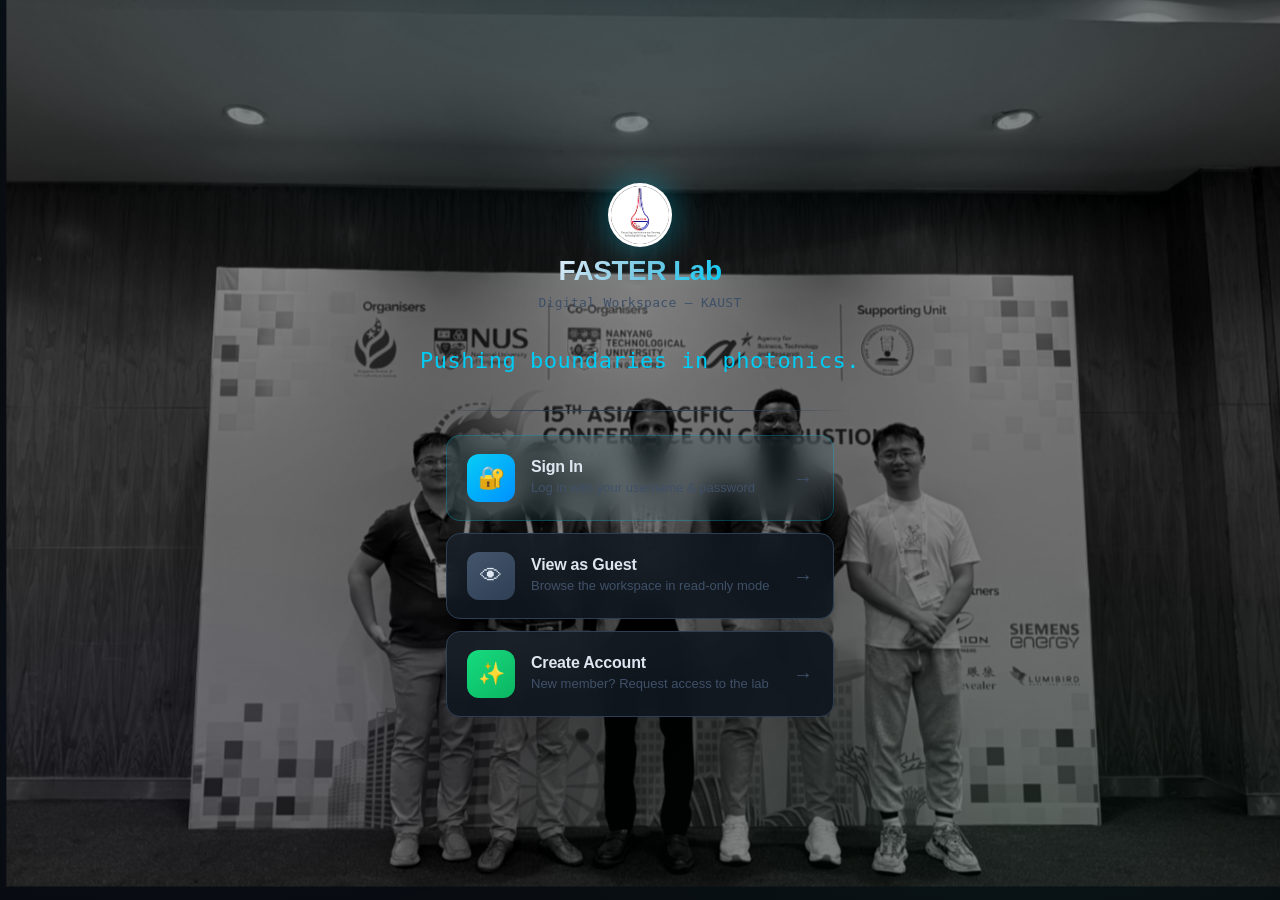
==== index.html @ 71c0b84f "Merge pull request #17 from SyMohamed/claude/fix-auth-bypass-uqd9O Claude/fix auth bypass uqd9 o" ====
<!DOCTYPE html>
<html lang="en">
<head>
<meta charset="UTF-8">
<meta name="viewport" content="width=device-width,initial-scale=1.0">
<title>FASTER Lab — Digital Workspace</title>
<script>/* apply theme before first paint */(function(){if(localStorage.getItem('faster_theme')==='light')document.documentElement.setAttribute('data-theme','light');else document.documentElement.removeAttribute('data-theme');})();</script>
<style>
/* shared.css loaded below overrides font/accent; keep page-specific tokens here */
*{box-sizing:border-box;margin:0;padding:0}
:root{
  --bg:#06080d;--s1:#111720;--s2:#181f2a;--s3:#1e2736;
  --b1:#232e3d;--b2:#2e3f54;
  --t1:#dde6f0;--t2:#6a7d94;--t3:#3e5068;
  --ac:#00ccf5;
  --surface:#111720;--surface2:#181f2a;--surface3:#1e2736;
  --border:#232e3d;--border2:#2e3f54;
  --text:#dde6f0;--muted:#6a7d94;--muted2:#3e5068;
  --accent:#00ccf5;
  --font:'DM Sans',sans-serif;--mono:'IBM Plex Mono',monospace;
  --r:8px;--rl:12px;--rxl:16px;
  --red:#ef4444;
}
body{background:var(--bg);color:var(--t1);font-family:var(--font);min-height:100vh;
  display:flex;flex-direction:column;overflow-x:hidden}

/* grid bg */
body::before{content:'';position:fixed;inset:0;
  background-image:linear-gradient(rgba(0,204,245,.025) 1px,transparent 1px),
    linear-gradient(90deg,rgba(0,204,245,.025) 1px,transparent 1px);
  background-size:52px 52px;pointer-events:none;z-index:0}

/* NAV */
.nav{position:relative;z-index:10;background:rgba(12,16,24,.95);backdrop-filter:blur(16px);
  border-bottom:1px solid var(--b1);padding:0 40px;height:62px;display:flex;
  align-items:center;justify-content:space-between}
.brand{display:flex;align-items:center;gap:12px}
.brand img{width:40px;height:40px;border-radius:50%;background:#fff;object-fit:contain;padding:2px}
.brand-t span{display:block;font-size:clamp(13px,1.2vw,17px);font-weight:700;color:var(--t1);letter-spacing:-.3px}
.brand-t small{font-size:11px;color:var(--t3);font-family:var(--mono);text-transform:uppercase;letter-spacing:.5px}

.nav-dot{width:6px;height:6px;border-radius:50%;background:var(--ac);
  animation:pulse 2s infinite}
@keyframes pulse{0%,100%{opacity:1}50%{opacity:.3}}

/* HERO — compact greeting strip */
.hero{position:relative;z-index:1;text-align:center;padding:clamp(16px,2vw,28px) 24px clamp(10px,1.2vw,16px);
  max-width:min(700px,90vw);margin:0 auto}
.hero-eye{font-size:11px;font-weight:700;color:var(--ac);text-transform:uppercase;
  letter-spacing:3px;font-family:var(--mono);margin-bottom:10px;
  display:flex;align-items:center;justify-content:center;gap:10px}
.hero-eye::before,.hero-eye::after{content:'';flex:1;max-width:40px;height:1px;
  background:linear-gradient(90deg,transparent,var(--ac));opacity:.4}
.hero-eye::after{background:linear-gradient(270deg,transparent,var(--ac))}
.hero h1{font-size:clamp(20px,2.8vw,34px);font-weight:800;letter-spacing:-1px;line-height:1.1;
  margin-bottom:0.25em;background:linear-gradient(135deg,#e4edf8 0%,#7d99b8 100%);
  -webkit-background-clip:text;-webkit-text-fill-color:transparent}
.hero p{font-size:clamp(12px,0.9vw,14px);color:var(--t3);line-height:1.6;margin-bottom:0;
  max-width:480px;margin-left:auto;margin-right:auto}
.hero-meta{display:flex;align-items:center;justify-content:center;gap:22px;
  font-size:12px;color:var(--t3);flex-wrap:wrap;font-family:var(--mono)}
.hero-meta span{display:flex;align-items:center;gap:5px}

/* TOOLS GRID */
.tools{position:relative;z-index:1;padding:0 40px 80px;
  max-width:1100px;margin:0 auto;width:100%}
.tools-grid{display:grid;grid-template-columns:repeat(auto-fit,minmax(min(100%,260px),1fr));gap:clamp(12px,1.5vw,24px)}

.tool-card{background:var(--s1);border:1px solid var(--b1);border-radius:clamp(10px,1vw,16px);
  padding:clamp(18px,2.2vw,34px);cursor:pointer;text-decoration:none;display:block;
  transition:all .22s;color:inherit;position:relative;overflow:hidden}
.tool-card::before{content:'';position:absolute;inset:0;
  background:radial-gradient(ellipse at top left,var(--tc) 0%,transparent 60%);
  opacity:0;transition:opacity .3s;pointer-events:none}
.tool-card:hover{border-color:var(--tc);transform:translateY(-4px);
  box-shadow:0 12px 40px rgba(0,0,0,.4)}
.tool-card:hover::before{opacity:.06}
.tc-bar{position:absolute;top:0;left:0;right:0;height:2px;background:var(--tc)}
.tc-top{display:flex;align-items:flex-start;justify-content:space-between;margin-bottom:16px}
.tc-icon{width:52px;height:52px;border-radius:12px;display:flex;align-items:center;
  justify-content:center;font-size:24px;background:var(--s2);border:1px solid var(--b1)}
.tc-arr{color:var(--t3);font-size:18px;transition:all .22s;margin-top:2px}
.tool-card:hover .tc-arr{color:var(--tc);transform:translate(3px,-3px)}
.tc-name{font-size:clamp(15px,1.2vw+4px,22px);font-weight:700;margin-bottom:0.4em;letter-spacing:-.2px}
.tc-desc{font-size:clamp(12px,0.85vw+3px,16px);color:var(--t3);line-height:1.7;margin-bottom:1.1em}
.tc-feats{display:flex;flex-direction:column;gap:clamp(5px,0.5vw,9px);border-top:1px solid var(--b1);padding-top:clamp(12px,1.2vw,20px)}
.tc-feat{display:flex;align-items:center;gap:0.45em;font-size:clamp(11px,0.8vw+3px,15px);color:var(--t3)}
.tc-dot{width:5px;height:5px;border-radius:50%;flex-shrink:0}
.tc-tag{position:absolute;top:16px;right:16px;font-size:10px;font-weight:700;
  font-family:var(--mono);letter-spacing:.4px;padding:3px 8px;border-radius:4px;
  background:var(--s2);color:var(--t3);text-transform:uppercase}

/* FOOTER */
footer{position:relative;z-index:1;border-top:1px solid var(--b1);padding:22px 40px;
  text-align:center;font-size:12px;color:var(--t3);font-family:var(--mono);margin-top:auto}

@media(max-width:640px){
  .hero h1{font-size:36px}
  .tools{padding:0 20px 60px}
  .nav{padding:0 20px}
}

/* ═══ WHO ARE YOU + AUTH SCREENS ═══════════════════════════════════════ */
#login-screen{position:fixed;inset:0;background:var(--bg);z-index:9999;
  display:flex;flex-direction:column;align-items:center;justify-content:center;
  gap:24px;padding:24px;overflow-y:auto}
.wau-header{display:flex;flex-direction:column;align-items:center;gap:8px;text-align:center;position:relative;z-index:2}
.wau-header img{width:64px;height:64px;border-radius:50%;object-fit:contain;background:#fff;padding:3px}
.wau-header h2{font-size:24px;font-weight:700;color:var(--t1);letter-spacing:-.3px}
.wau-header p{font-size:15px;color:var(--t2);font-family:var(--mono)}

/* Login action cards */
.login-cards{display:flex;flex-direction:column;gap:12px;width:100%;max-width:420px;padding:0 16px}
.login-card{display:flex;align-items:center;gap:16px;padding:18px 20px;
  background:rgba(17,23,32,.92);border:1.5px solid var(--b2);border-radius:14px;cursor:pointer;
  transition:all .2s;user-select:none;backdrop-filter:blur(12px);-webkit-backdrop-filter:blur(12px);}
.login-card:hover{border-color:var(--b2);background:var(--s3);transform:translateY(-2px);
  box-shadow:0 8px 28px rgba(0,0,0,.35)}
.login-card.lc-primary{border-color:rgba(0,204,245,.25)}
.login-card.lc-primary:hover{border-color:var(--ac);box-shadow:0 8px 32px rgba(0,204,245,.15)}
.lc-icon{width:48px;height:48px;border-radius:12px;display:flex;align-items:center;
  justify-content:center;font-size:22px;flex-shrink:0}
.lc-text{flex:1;min-width:0}
.lc-title{font-size:16px;font-weight:700;color:var(--t1);letter-spacing:-.2px;margin-bottom:3px}
.lc-desc{font-size:13px;color:var(--t3);line-height:1.4}
.lc-arrow{color:var(--t3);font-size:20px;transition:all .2s;flex-shrink:0}
.login-card:hover .lc-arrow{color:var(--ac);transform:translateX(3px)}

/* Member card grid (kept for compat) */
.wau-grid{display:flex;flex-wrap:wrap;gap:12px;justify-content:center;max-width:720px;width:100%;padding:0 8px}
.wau-card{display:flex;flex-direction:column;align-items:center;gap:10px;padding:18px 14px;
  background:var(--s2);border:2px solid var(--b1);border-radius:14px;cursor:pointer;
  width:130px;min-height:120px;justify-content:center;
  transition:border-color .15s,background .15s,transform .1s;user-select:none}
.wau-card:hover{border-color:var(--ac);background:var(--s3);transform:translateY(-2px)}
.wau-card-av{width:52px;height:52px;border-radius:50%;font-size:16px;font-weight:700;
  display:flex;align-items:center;justify-content:center;flex-shrink:0;color:#000}
.wau-card-name{font-size:13px;font-weight:600;color:var(--t1);text-align:center;line-height:1.35;word-break:break-word}
.wau-card-role{font-size:11px;font-family:var(--mono);opacity:.65;margin-top:-4px}
/* skeleton shimmer */
.wau-skel-av{width:52px;height:52px;border-radius:50%;background:var(--s3)}
.wau-skel-nm{width:70px;height:12px;border-radius:6px;background:var(--s3);margin-top:2px}
.wau-skel-av,.wau-skel-nm{animation:wau-pulse 1.4s ease-in-out infinite}
@keyframes wau-pulse{0%,100%{opacity:.4}50%{opacity:.9}}

/* Bottom action strip */
.wau-actions{display:flex;align-items:center;gap:10px;flex-wrap:wrap;justify-content:center}
.wau-guest-btn{padding:10px 18px;border-radius:8px;font-size:14px;font-weight:500;cursor:pointer;
  background:var(--s2);border:1px solid var(--b2);color:var(--t2);transition:all .15s;font-family:var(--font)}
.wau-guest-btn:hover{border-color:var(--t2);color:var(--t1)}
.wau-register-btn{padding:10px 18px;border-radius:8px;font-size:14px;font-weight:600;cursor:pointer;
  background:transparent;border:1.5px solid var(--ac);color:var(--ac);transition:all .15s;font-family:var(--font)}
.wau-register-btn:hover{background:rgba(0,204,245,.08)}

/* Overlay modals (per-member login, guest, registration) */
.wau-overlay{display:none;position:fixed;inset:0;background:rgba(0,0,0,.78);z-index:10000;
  align-items:center;justify-content:center;padding:20px}
.wau-overlay.open{display:flex}
.wau-box{background:var(--s1);border:1px solid var(--b2);border-radius:16px;padding:28px 24px;
  width:100%;max-width:360px;display:flex;flex-direction:column;align-items:center;gap:13px}
.wau-box-av{width:60px;height:60px;border-radius:50%;font-size:18px;font-weight:700;
  display:flex;align-items:center;justify-content:center;color:#000;flex-shrink:0}
.wau-box-name{font-size:20px;font-weight:700;color:var(--t1);text-align:center}
.wau-box-sub{font-size:14px;color:var(--t2);font-family:var(--mono);text-align:center;margin-top:-6px}
.wau-back-btn{background:none;border:none;color:var(--t3);cursor:pointer;font-size:14px;
  font-family:var(--font);padding:4px 10px;border-radius:6px;transition:color .1s;margin-top:-4px}
.wau-back-btn:hover{color:var(--t2)}

/* Shared input / button styles (used in all auth modals) */
.login-input{background:var(--s2);border:1.5px solid var(--b1);border-radius:9px;
  padding:12px 16px;color:var(--t1);font-family:var(--mono);font-size:16px;outline:none;
  width:100%;box-sizing:border-box;transition:border-color .15s}
.login-input:focus{border-color:var(--ac)}
.login-input::placeholder{color:var(--t2)}
.login-btn{background:var(--ac);border:none;color:#000;padding:13px 20px;border-radius:9px;
  cursor:pointer;font-family:var(--font);font-size:16px;font-weight:700;transition:opacity .15s;width:100%}
.login-btn:hover{opacity:.85}
.login-err{font-size:14px;color:var(--red);font-family:var(--mono);min-height:18px;text-align:center;width:100%}

/* Password change modal */
#pw-change-overlay{display:none;position:fixed;inset:0;background:rgba(0,0,0,.75);z-index:9500;
  align-items:center;justify-content:center}
#pw-change-overlay.open{display:flex}
.pw-change-box{background:var(--s1);border:1px solid var(--b2);border-radius:16px;
  padding:28px 24px;width:100%;max-width:380px;margin:16px;display:flex;flex-direction:column;gap:13px}
.pw-change-box h3{font-size:20px;font-weight:700;color:var(--text)}

/* User menu dropdown */
.user-menu{display:none;position:absolute;top:100%;right:0;margin-top:6px;
  background:var(--surface);border:1px solid var(--border2);border-radius:10px;
  box-shadow:0 12px 40px rgba(0,0,0,.55);min-width:190px;overflow:hidden;z-index:100}
.user-menu.open{display:block}
.user-menu-item{display:flex;align-items:center;gap:9px;padding:12px 16px;font-size:15px;
  color:var(--text);cursor:pointer;transition:background .1s;font-family:var(--font);
  border:none;background:none;width:100%;text-align:left}
.user-menu-item:hover{background:var(--surface2)}
.user-menu-sep{height:1px;background:var(--border);margin:4px 0}

/* Admin panels */
.admin-panel{background:var(--surface);border:1px solid var(--border);border-radius:var(--rl);overflow:hidden;margin-bottom:12px}
.admin-panel-header{padding:14px 18px;border-bottom:1px solid var(--border);display:flex;align-items:center;justify-content:space-between}
.admin-panel-header h3{font-size:15px;font-weight:600;color:var(--text);display:flex;align-items:center;gap:8px}
/* Monthly report panel */
.rp-recipients{display:flex;flex-wrap:wrap;gap:6px;margin:8px 0 12px}
.rp-tag{display:inline-flex;align-items:center;gap:5px;background:var(--s2);
  border:1px solid var(--b1);border-radius:20px;padding:3px 10px;font-size:12px;
  font-family:var(--mono);color:var(--t2)}
.rp-tag button{background:none;border:none;cursor:pointer;color:var(--t3);
  font-size:13px;line-height:1;padding:0;margin-left:2px}
.rp-tag button:hover{color:var(--red)}
.rp-row{display:flex;gap:8px;align-items:center;margin-bottom:10px}
.rp-input{flex:1;background:var(--s2);border:1px solid var(--b1);border-radius:8px;
  padding:7px 12px;color:var(--t1);font-size:13px;font-family:var(--mono)}
.rp-input:focus{outline:none;border-color:var(--ac)}
.rp-label{font-size:11px;font-weight:700;color:var(--t3);text-transform:uppercase;
  letter-spacing:.5px;margin-bottom:6px;margin-top:14px}
.rp-status{font-size:12px;font-family:var(--mono);color:var(--t3);margin-top:10px;
  min-height:18px}
.rp-status.ok{color:var(--green)}
.rp-status.err{color:var(--red)}
.rp-status.info{color:var(--ac)}
.rp-monthly-reminder{background:rgba(245,158,11,.1);border:1px solid rgba(245,158,11,.35);
  border-radius:10px;padding:12px 16px;margin-bottom:14px;display:flex;
  align-items:center;gap:12px;flex-wrap:wrap}
/* Notification bell */
#notif-wrap{position:relative}
#notif-btn{background:var(--s2);border:1px solid var(--b1);border-radius:8px;width:34px;height:34px;
  display:flex;align-items:center;justify-content:center;cursor:pointer;font-size:16px;
  transition:border-color .15s;flex-shrink:0}
#notif-btn:hover{border-color:var(--ac)}
#notif-count{position:absolute;top:-5px;right:-5px;background:var(--red);color:#fff;
  border-radius:99px;font-size:10px;font-weight:700;padding:1px 5px;font-family:var(--mono);
  display:none;min-width:16px;text-align:center}
.notif-menu{position:absolute;top:calc(100% + 8px);right:0;width:300px;
  background:var(--s1);border:1px solid var(--b2);border-radius:12px;
  box-shadow:0 12px 40px rgba(0,0,0,.5);z-index:300;overflow:hidden;display:none}
.notif-menu.open{display:block}
.notif-menu-header{padding:12px 16px;font-size:12px;font-weight:700;color:var(--t3);
  text-transform:uppercase;letter-spacing:.5px;border-bottom:1px solid var(--b1);font-family:var(--mono)}
.notif-item{display:flex;align-items:flex-start;gap:10px;padding:10px 16px;
  border-bottom:1px solid var(--b1);cursor:pointer;text-decoration:none;color:inherit;transition:background .1s}
.notif-item:last-child{border-bottom:none}
.notif-item:hover{background:var(--s2)}
.notif-item-icon{font-size:16px;flex-shrink:0;margin-top:1px}
.notif-item-body{flex:1;min-width:0}
.notif-item-title{font-size:13px;color:var(--t1);font-weight:500}
.notif-item-sub{font-size:11px;color:var(--t3);font-family:var(--mono);margin-top:2px}
.notif-empty{padding:20px 16px;text-align:center;color:var(--t3);font-size:13px}
/* collapsible panels */
.admin-panel-header.collapsible{cursor:pointer;user-select:none}
.admin-panel-header.collapsible:hover{background:var(--surface2)}
.panel-chevron{font-size:13px;color:var(--muted);transition:transform .2s;margin-left:4px}
.admin-panel.collapsed .panel-chevron{transform:rotate(-90deg)}
.admin-panel.collapsed .admin-panel-body{display:none}
.admin-panel.collapsed .admin-panel-header{border-bottom:none}
/* collapsible activity feed */
.activity-feed-header{display:flex;align-items:center;justify-content:space-between;cursor:pointer;user-select:none;padding:4px 2px;border-radius:6px}
.activity-feed-header:hover{background:var(--surface2)}
.activity-feed.collapsed .af-list{display:none}
.activity-feed.collapsed .panel-chevron{transform:rotate(-90deg)}
.pending-badge{background:var(--red);color:#fff;border-radius:99px;font-size:11px;font-weight:700;padding:2px 8px;font-family:var(--mono)}
.admin-panel-body{padding:14px 18px}
.member-row{display:flex;align-items:center;gap:10px;padding:9px 0;border-bottom:1px solid var(--border)}
.member-row:last-child{border-bottom:none}
.member-avatar{width:30px;height:30px;border-radius:50%;background:var(--accent);color:#000;
  font-size:11px;font-weight:700;display:flex;align-items:center;justify-content:center;flex-shrink:0}
.member-info{flex:1;min-width:0}
.member-name{font-size:15px;color:var(--text)}
.member-user{font-size:12px;color:var(--muted);font-family:var(--mono)}
.member-del{background:none;border:none;color:var(--muted);cursor:pointer;font-size:15px;
  padding:4px 9px;border-radius:6px;transition:all .15s}
.member-del:hover{background:rgba(239,68,68,.12);color:var(--red)}
/* Pending rows */
.pending-row{display:flex;align-items:center;gap:10px;padding:10px 0;border-bottom:1px solid var(--border)}
.pending-row:last-child{border-bottom:none}
.pending-info{flex:1;min-width:0}
.pending-name{font-size:15px;color:var(--text)}
.pending-meta{font-size:12px;color:var(--muted);font-family:var(--mono)}
.pending-actions{display:flex;gap:6px;flex-shrink:0;flex-wrap:wrap}
.btn-approve{background:var(--green-bg);border:1px solid var(--green);color:var(--green);
  border-radius:7px;padding:6px 14px;font-size:13px;font-weight:700;cursor:pointer;font-family:var(--font);transition:all .15s}
.btn-approve:hover{background:var(--green);color:#000}
.btn-reject{background:var(--red-bg);border:1px solid var(--red);color:var(--red);
  border-radius:7px;padding:6px 14px;font-size:13px;font-weight:700;cursor:pointer;font-family:var(--font);transition:all .15s}
.btn-reject:hover{background:var(--red);color:#fff}
/* Pending section separators */
.pending-section{margin-top:4px}
.pending-section-title{font-size:11px;font-weight:700;text-transform:uppercase;letter-spacing:.6px;
  color:var(--muted);font-family:var(--mono);padding:10px 0 4px;border-top:1px solid var(--border);
  display:flex;align-items:center;gap:6px}
.pending-section-title:first-child{border-top:none;padding-top:0}
.pending-section-badge{background:var(--surface2);border:1px solid var(--border);border-radius:99px;
  font-size:10px;padding:1px 7px;color:var(--text)}
.pending-empty{padding:6px 0 8px;color:var(--muted);font-size:13px;font-style:italic}
/* Add-member form */
.add-member-form{display:flex;flex-direction:column;gap:9px;margin-top:13px;padding-top:13px;border-top:1px solid var(--border)}
.add-member-label{font-size:12px;font-weight:700;color:var(--muted);text-transform:uppercase;letter-spacing:.5px}
.add-member-input{width:100%;background:var(--surface2);border:1px solid var(--border);border-radius:7px;
  padding:9px 13px;color:var(--text);font-family:var(--font);font-size:15px;outline:none;box-sizing:border-box}
.add-member-input:focus{border-color:var(--accent)}
.add-member-input::placeholder{color:var(--muted)}
.add-member-btn{background:var(--accent);color:#000;border:none;padding:9px 18px;border-radius:7px;
  font-size:14px;font-weight:700;cursor:pointer;font-family:var(--font);white-space:nowrap}
.add-member-btn:hover{opacity:.85}
/* Readonly banner */
#faster-readonly-banner{position:fixed;bottom:0;left:0;right:0;background:var(--amber);color:#000;
  text-align:center;padding:9px 16px;font-size:14px;font-weight:600;z-index:9990;font-family:var(--mono)}

/* ── RESPONSIVE FLUID TYPOGRAPHY ── */
body { font-size: clamp(15px, 1.4vw, 18px); }
.hero h1 { font-size: clamp(18px, 2.8vw, 34px); }
.hero p  { font-size: clamp(12px, 0.9vw, 14px); }
.tc-name { font-size: clamp(16px, 1.6vw, 20px); }
.tc-desc { font-size: clamp(13px, 1.1vw, 15px); }
.tc-feat { font-size: clamp(12px, 1.05vw, 14px); }
.brand-t span { font-size: clamp(14px, 1.3vw, 17px); }
.brand-t small { font-size: clamp(10px, 0.8vw, 12px); }
footer { font-size: clamp(11px, 0.9vw, 13px); }
.hero-eye { font-size: clamp(10px, 0.9vw, 12px); }

html{font-size:clamp(13px, 1vw + 4px, 22px)}body{font-size:1rem}

/* Compact hero */
.hero{padding:clamp(12px,1.2vw,20px) 24px clamp(6px,0.7vw,10px)!important}
.hero h1{font-size:clamp(17px,2vw,26px)!important}
.hero p{display:none}

/* Homepage layout adjustments */
.homepage-greeting{display:flex;align-items:center;justify-content:space-between;
  padding:0 40px 0;margin-bottom:0;flex-wrap:wrap;gap:12px}
.workspace-section{padding:16px 40px 0}
.workspace-section-title{font-size:11px;font-weight:700;color:var(--muted);
  text-transform:uppercase;letter-spacing:.8px;font-family:var(--mono);margin-bottom:14px}
.tools-activity-wrap{display:grid;grid-template-columns:1fr 340px;gap:20px;
  padding:0 40px 60px;align-items:start}
@media(max-width:900px){.tools-activity-wrap{grid-template-columns:1fr}}
@media(max-width:640px){.tools-activity-wrap,.workspace-section{padding-left:20px;padding-right:20px}}

/* ── stat cards ── */
.stat-card{display:flex;align-items:center;gap:10px;background:var(--s1);border:1px solid var(--b1);
  border-radius:10px;padding:10px 16px;cursor:pointer;transition:all .18s;min-width:100px}
.stat-card:hover{border-color:var(--ac);transform:translateY(-2px);box-shadow:0 8px 24px rgba(0,0,0,.3)}
.stat-icon{font-size:20px;line-height:1}
.stat-val{font-size:20px;font-weight:800;color:var(--t1);font-family:var(--mono);line-height:1}
.stat-lbl{font-size:11px;color:var(--t3);font-family:var(--mono);text-transform:uppercase;letter-spacing:.4px;margin-top:2px}

/* ── search overlay (for index page) ── */
#gs-overlay{display:none;position:fixed;inset:0;background:rgba(0,0,0,.7);backdrop-filter:blur(4px);
  z-index:9000;align-items:flex-start;justify-content:center;padding-top:10vh}
#gs-overlay.open{display:flex}
#gs-box{background:var(--s1);border:1px solid var(--b2);border-radius:14px;width:min(620px,92vw);
  overflow:hidden;box-shadow:0 24px 64px rgba(0,0,0,.6)}
#gs-input-wrap{display:flex;align-items:center;gap:10px;padding:14px 18px;border-bottom:1px solid var(--b1)}
.gs-icon{font-size:18px}
#gs-input{flex:1;background:none;border:none;outline:none;color:var(--t1);font-size:16px;font-family:var(--font)}
#gs-input::placeholder{color:var(--t3)}
#gs-kbd{font-size:11px;font-family:var(--mono);color:var(--t3);background:var(--s2);border:1px solid var(--b1);
  border-radius:4px;padding:2px 6px}
#gs-results{max-height:380px;overflow-y:auto}
#gs-loading{padding:24px;text-align:center;color:var(--t3);font-size:14px}
.gs-section-title{padding:10px 18px 4px;font-size:11px;font-weight:700;color:var(--t3);
  text-transform:uppercase;letter-spacing:.5px;font-family:var(--mono)}
.gs-item{display:flex;align-items:center;gap:12px;padding:11px 18px;cursor:pointer;transition:background .1s}
.gs-item:hover,.gs-item:focus{background:var(--s2);outline:none}
.gs-item-icon{font-size:18px;flex-shrink:0}
.gs-item-name{font-size:14px;color:var(--t1);font-weight:500}
.gs-item-sub{font-size:12px;color:var(--t3);font-family:var(--mono);margin-top:2px}
.gs-item-module{margin-left:auto;font-size:11px;font-family:var(--mono);color:var(--t3);
  background:var(--s2);border-radius:4px;padding:2px 7px;flex-shrink:0}

@media(max-width:640px){
  .stat-card{padding:8px 12px;min-width:80px}
  .stat-val{font-size:17px}
  [style*="padding:0 40px 18px"]{padding:0 20px 14px!important}
}

/* ════════════════════════════════════════════
   ANIMATED LANDING — login screen enhancements
   ════════════════════════════════════════════ */

/* Background photo slideshow */
#bg-slideshow{position:absolute;inset:0;z-index:0;overflow:hidden}
.bg-slide{
  position:absolute;inset:0;
  background-size:cover;background-position:center center;
  filter:grayscale(100%) brightness(0.52) contrast(1.08) saturate(0);
  opacity:0;transition:opacity 2s ease;will-change:transform,opacity}
.bg-slide.active{opacity:1}
@keyframes kb1{from{transform:scale(1) translate(0%,0%)} to{transform:scale(1.09) translate(-1.5%,-1%)}}
@keyframes kb2{from{transform:scale(1.07) translate(0%,0%)} to{transform:scale(1) translate(1.5%,1%)}}
@keyframes kb3{from{transform:scale(1) translate(1%,0%)} to{transform:scale(1.08) translate(-1%,1.5%)}}
@keyframes kb4{from{transform:scale(1.06) translate(-1%,1%)} to{transform:scale(1) translate(0.5%,-1.5%)}}
.bg-slide.kb1{animation:kb1 9s ease-in-out forwards}
.bg-slide.kb2{animation:kb2 9s ease-in-out forwards}
.bg-slide.kb3{animation:kb3 9s ease-in-out forwards}
.bg-slide.kb4{animation:kb4 9s ease-in-out forwards}

/* Aurora glow behind login screen — above the photos */
#login-screen::before{
  content:'';position:absolute;inset:0;pointer-events:none;z-index:1;
  background:
    radial-gradient(ellipse 90% 55% at 50% -5%,rgba(0,204,245,.07),transparent 70%),
    radial-gradient(ellipse 60% 40% at 80% 90%,rgba(15,218,122,.04),transparent 70%),
    radial-gradient(ellipse 50% 35% at 15% 80%,rgba(100,80,255,.03),transparent 70%);
  animation:aurora-shift 8s ease-in-out infinite alternate}
@keyframes aurora-shift{
  0%{opacity:.8;transform:scale(1)}
  100%{opacity:1;transform:scale(1.04)}}

/* Ensure login content floats above slideshow + aurora */
#login-screen .wau-header,#ls-tagline,.ls-divider,
#login-screen .login-cards{position:relative;z-index:2}

/* Logo glow pulse */
.wau-header img{
  filter:drop-shadow(0 0 18px rgba(0,204,245,.45));
  animation:logo-glow 3.5s ease-in-out infinite}
@keyframes logo-glow{
  0%,100%{filter:drop-shadow(0 0 12px rgba(0,204,245,.3));transform:scale(1)}
  50%{filter:drop-shadow(0 0 30px rgba(0,204,245,.65));transform:scale(1.04)}}

/* Make header text pop more */
.wau-header h2{font-size:28px;font-weight:800;letter-spacing:-.5px;
  background:linear-gradient(135deg,#e4edf8 0%,#7ec8e3 50%,#00ccf5 100%);
  -webkit-background-clip:text;-webkit-text-fill-color:transparent;background-clip:text}
.wau-header p{font-size:13px;color:var(--t3);font-family:var(--mono);letter-spacing:.3px}

/* Rotating tagline — login screen */
#ls-tagline{
  min-height:52px;display:flex;align-items:center;justify-content:center;
  position:relative;overflow:hidden;padding:0 24px;max-width:480px;width:100%}
#ls-tagline-text{
  font-size:22px;font-family:var(--mono);color:var(--ac);text-align:center;
  letter-spacing:.5px;white-space:nowrap;font-weight:500;
  position:absolute;
  opacity:0;transform:translateY(12px);
  transition:opacity .55s cubic-bezier(.4,0,.2,1),transform .55s cubic-bezier(.4,0,.2,1)}
#ls-tagline-text.ls-in{opacity:1;transform:translateY(0)}
#ls-tagline-text.ls-out{opacity:0;transform:translateY(-12px)}

/* Divider above login cards */
.ls-divider{
  width:100%;max-width:420px;height:1px;
  background:linear-gradient(90deg,transparent,var(--b2) 30%,var(--b2) 70%,transparent);
  flex-shrink:0}

/* Login card polish */
.login-card{position:relative;overflow:hidden}
.login-card::after{
  content:'';position:absolute;inset:0;
  background:radial-gradient(ellipse at left top,rgba(255,255,255,.04),transparent 60%);
  pointer-events:none}
.lc-primary{background:linear-gradient(135deg,rgba(0,204,245,.06),rgba(0,144,255,.04))}

/* Rotating tagline — post-login workspace */
#ws-tagline{min-height:36px;position:relative;overflow:hidden;margin-top:3px}
#ws-tagline-text{
  font-size:12px;font-family:var(--mono);color:var(--ac);letter-spacing:.3px;
  position:absolute;width:100%;
  white-space:normal;line-height:1.5;
  opacity:0;transform:translateY(6px);
  transition:opacity .45s ease,transform .45s ease}
#ws-tagline-text.ws-in{opacity:1;transform:translateY(0)}
#ws-tagline-text.ws-out{opacity:0;transform:translateY(-6px)}

</style>
<link rel="stylesheet" href="shared.css">
<script src="https://cdnjs.cloudflare.com/ajax/libs/jszip/3.10.1/jszip.min.js"></script>
<script src="https://cdn.jsdelivr.net/npm/@emailjs/browser@4/dist/email.min.js"></script>
</head>
<body>

<div id="login-screen">
  <!-- Background photo slideshow -->
  <div id="bg-slideshow" aria-hidden="true"></div>

  <div class="wau-header">
    <img src="[data-uri]" alt="FASTER Lab">
    <h2>FASTER Lab</h2>
    <p>Digital Workspace — KAUST</p>
  </div>

  <!-- Animated tagline rotator -->
  <div id="ls-tagline"><span id="ls-tagline-text"></span></div>

  <div class="ls-divider"></div>

  <!-- Action cards -->
  <div class="login-cards">
    <div class="login-card lc-primary" onclick="showDirectLogin()">
      <div class="lc-icon" style="background:linear-gradient(135deg,var(--ac),#0090ff)">🔐</div>
      <div class="lc-text">
        <div class="lc-title">Sign In</div>
        <div class="lc-desc">Log in with your username &amp; password</div>
      </div>
      <div class="lc-arrow">→</div>
    </div>
    <div class="login-card" onclick="showGuestLogin()">
      <div class="lc-icon" style="background:linear-gradient(135deg,#3e5068,#2e3f54)">👁</div>
      <div class="lc-text">
        <div class="lc-title">View as Guest</div>
        <div class="lc-desc">Browse the workspace in read-only mode</div>
      </div>
      <div class="lc-arrow">→</div>
    </div>
    <div class="login-card" onclick="showRegisterPrompt()">
      <div class="lc-icon" style="background:linear-gradient(135deg,#0fda7a,#0bb562)">✨</div>
      <div class="lc-text">
        <div class="lc-title">Create Account</div>
        <div class="lc-desc">New member? Request access to the lab</div>
      </div>
      <div class="lc-arrow">→</div>
    </div>
  </div>
</div>

<!-- ── Direct login overlay (username + password) ──────────────────────────── -->
<div class="wau-overlay" id="ml-overlay" onclick="if(event.target===this)closeDirectLogin()">
  <div class="wau-box">
    <div class="wau-box-av" id="ml-av" style="background:linear-gradient(135deg,var(--ac),#0090ff);font-size:26px">🔐</div>
    <div class="wau-box-name">Sign In</div>
    <p class="wau-box-sub">Enter your credentials to continue</p>
    <input class="login-input" id="ml-user" type="text" placeholder="Username"
           autocomplete="username">
    <input class="login-input" id="ml-pass" type="password" placeholder="Password"
           autocomplete="current-password"
           onkeydown="if(event.key==='Enter')submitDirectLogin()">
    <button class="login-btn" onclick="submitDirectLogin()">Sign In</button>
    <p class="login-err" id="ml-err"></p>
    <button class="wau-back-btn" onclick="closeDirectLogin()">&#8592; Back</button>
  </div>
</div>

<!-- ── Guest login overlay (FASTER / FASTER) ─────────────────────────────── -->
<div class="wau-overlay" id="guest-overlay" onclick="if(event.target===this)closeGuestLogin()">
  <div class="wau-box">
    <div class="wau-box-av" style="background:var(--s3);font-size:26px">&#128065;</div>
    <div class="wau-box-name">Guest Access</div>
    <p class="wau-box-sub">View-only &mdash; no editing allowed</p>
    <input class="login-input" id="guest-pass" type="password" placeholder="Lab code"
           autocomplete="off"
           onkeydown="if(event.key==='Enter')submitGuestLogin()">
    <button class="login-btn" onclick="submitGuestLogin()">View Workspace</button>
    <p class="login-err" id="guest-err"></p>
    <button class="wau-back-btn" onclick="closeGuestLogin()">&#8592; Back</button>
  </div>
</div>

<!-- ── Registration gate overlay (lab-code gating) ───────────────────────── -->
<div class="wau-overlay" id="reg-gate-overlay" onclick="if(event.target===this)closeRegGate()">
  <div class="wau-box">
    <div class="wau-box-name">New Member</div>
    <p class="wau-box-sub">Enter the lab access code to continue</p>
    <input class="login-input" id="reg-gate-pass" type="password" placeholder="Lab access code"
           autocomplete="off"
           onkeydown="if(event.key==='Enter')checkRegGate()">
    <button class="login-btn" onclick="checkRegGate()">Continue</button>
    <p class="login-err" id="reg-gate-err"></p>
    <button class="wau-back-btn" onclick="closeRegGate()">&#8592; Back</button>
  </div>
</div>

<!-- ── Registration form overlay ─────────────────────────────────────────── -->
<div class="wau-overlay" id="reg-form-overlay" onclick="if(event.target===this)closeRegForm()">
  <div class="wau-box" style="max-width:400px">
    <div class="wau-box-name">Join FASTER Lab</div>
    <p class="wau-box-sub">Your request will be reviewed by an admin</p>
    <input class="login-input" id="reg-name" placeholder="Full name" autocomplete="name">
    <input class="login-input" id="reg-user" placeholder="Username (letters &amp; numbers)"
           autocomplete="username">
    <input class="login-input" id="reg-pass" type="password" placeholder="Password (min 6 chars)"
           autocomplete="new-password">
    <input class="login-input" id="reg-pass2" type="password" placeholder="Confirm password"
           autocomplete="new-password"
           onkeydown="if(event.key==='Enter')submitRegistration()">
    <button class="login-btn" onclick="submitRegistration()">Submit Request</button>
    <p class="login-err" id="reg-err"></p>
    <button class="wau-back-btn" onclick="closeRegForm()">&#8592; Cancel</button>
  </div>
</div>
<!-- ── Password change modal ─────────────────────────────────────────── -->
<div id="pw-change-overlay" onclick="if(event.target===this)closePwChange()">
  <div class="pw-change-box">
    <h3>Change Password</h3>
    <div style="display:flex;flex-direction:column;gap:10px">
      <input class="login-input" id="pw-old" type="password" placeholder="Current password">
      <input class="login-input" id="pw-new" type="password" placeholder="New password (min 6 chars)">
      <input class="login-input" id="pw-confirm" type="password" placeholder="Confirm new password"
             onkeydown="if(event.key==='Enter')changePassword()">
      <div style="display:flex;gap:8px;justify-content:flex-end;margin-top:4px">
        <button class="login-btn" style="background:var(--surface2);color:var(--text);width:auto" onclick="closePwChange()">Cancel</button>
        <button class="login-btn" style="width:auto" onclick="changePassword()">Update</button>
      </div>
      <p class="login-err" id="pw-change-err"></p>
    </div>
  </div>
</div>

<!-- ── Global search overlay (⌘K / Ctrl+K) ─────────────────────────────── -->
<div id="gs-overlay" onclick="if(event.target===this)closeGS()">
  <div id="gs-box">
    <div id="gs-input-wrap">
      <span class="gs-icon">🔍</span>
      <input id="gs-input" placeholder="Search orders, chemicals, assets, projects…" autocomplete="off"
             oninput="gsSearch(this.value)" onkeydown="gsKey(event)">
      <span id="gs-kbd">Esc</span>
    </div>
    <div id="gs-results"><div id="gs-empty" style="display:none">No results</div></div>
  </div>
</div>

<!-- ══ WORKSPACE SHELL (hidden until login) ═══════════════════════════════ -->
<div id="workspace-shell" style="display:none">

<!-- ── Nav ────────────────────────────────────────────────────────────── -->
<nav class="nav">
  <div class="brand">
    <img id="nav-logo" src="" alt="FASTER" style="width:40px;height:40px;border-radius:50%;background:#fff;object-fit:contain;padding:2px">
    <div class="brand-t">
      <span>FASTER Lab</span>
      <small>Farooq's group · KAUST</small>
    </div>
  </div>
  <div style="margin-left:auto;display:flex;gap:8px;align-items:center">
    <button onclick="openGS()" style="background:var(--s2);border:1px solid var(--b1);border-radius:8px;padding:5px 12px;color:var(--t3);font-family:var(--mono);font-size:11px;cursor:pointer;display:flex;align-items:center;gap:7px;transition:all .15s" onmouseover="this.style.borderColor='var(--ac)';this.style.color='var(--t2)'" onmouseout="this.style.borderColor='var(--b1)';this.style.color='var(--t3)'">
      🔍 <span>Search</span><span style="opacity:.5;font-size:10px">⌘K</span>
    </button>
    <button id="faster-theme-btn" onclick="FASTER_toggleTheme()" title="Switch to light mode">☀️</button>
    <div id="notif-wrap">
      <div id="notif-btn" onclick="toggleNotif()" title="Notifications">🔔</div>
      <span id="notif-count">0</span>
      <div class="notif-menu" id="notif-menu">
        <div class="notif-menu-header">Notifications</div>
        <div id="notif-list"><div class="notif-empty">All clear ✓</div></div>
      </div>
    </div>
    <div style="position:relative" id="user-badge-wrap">
      <div class="user-badge" id="user-badge" onclick="toggleUserMenu()" title="Account menu" style="display:inline-flex;align-items:center;gap:6px;font-size:12px;font-family:var(--mono);color:var(--muted);background:var(--s2);border:1px solid var(--b1);border-radius:20px;padding:3px 10px 3px 6px;cursor:pointer">
        <div id="ub-dot-inner" style="width:22px;height:22px;border-radius:50%;background:var(--ac);color:#000;font-size:10px;font-weight:700;display:flex;align-items:center;justify-content:center;flex-shrink:0">?</div>
        <span id="ub-name-inner">…</span>
      </div>
      <div class="user-menu" id="user-menu">
        <button class="user-menu-item" onclick="openPwChange()">🔑 Change Password</button>
        <button class="user-menu-item" onclick="triggerPhotoUpload()" id="photo-menu-btn">📷 Change Profile Photo</button>
        <div class="user-menu-sep"></div>
        <button class="user-menu-item" style="color:var(--red)" onclick="signOut()">⏏ Sign Out</button>
      </div>
      <input type="file" id="profile-photo-input" accept="image/*" style="display:none" onchange="handlePhotoUpload(this)">
    </div>
    <span style="display:flex;align-items:center;gap:5px;font-size:12px;color:var(--t3);font-family:var(--mono)">
      <span class="nav-dot"></span>Live
    </span>
  </div>
</nav>

<!-- ── Hero ───────────────────────────────────────────────────────────── -->
<div class="hero">
  <div class="hero-eye">Lab Tools</div>
  <h1>FASTER Lab<br>Digital Workspace</h1>
  <p>All lab management tools in one place — real-time, shared across the team.</p>
</div>

<!-- ── Greeting + Live Stats ──────────────────────────────────────────── -->
<div style="padding:0 40px 18px;max-width:1180px;margin:0 auto;width:100%;box-sizing:border-box">
  <div style="display:flex;align-items:center;justify-content:space-between;flex-wrap:wrap;gap:16px;margin-bottom:18px">
    <div style="display:flex;align-items:center;gap:16px">
      <div id="ws-profile-pic" style="display:none;width:54px;height:54px;border-radius:50%;overflow:hidden;border:2px solid var(--ac);flex-shrink:0;cursor:pointer" title="Change photo" onclick="triggerPhotoUpload()">
        <img id="ws-profile-img" src="" alt="" style="width:100%;height:100%;object-fit:cover">
      </div>
      <div>
        <div id="ws-greeting" style="font-size:clamp(16px,1.5vw,21px);font-weight:700;color:var(--t1)">Welcome back</div>
        <div id="ws-date" style="font-size:12px;color:var(--t3);font-family:var(--mono);margin-top:3px"></div>
        <div id="ws-tagline"><span id="ws-tagline-text"></span></div>
      </div>
    </div>
    <div style="display:flex;gap:10px;flex-wrap:wrap">
      <div class="stat-card" onclick="location.href='orders.html'" title="View Orders">
        <div class="stat-icon">📦</div>
        <div><div class="stat-val" id="stat-orders">—</div><div class="stat-lbl">Orders</div></div>
      </div>
      <div class="stat-card" onclick="location.href='chemicals.html'" title="View Chemicals">
        <div class="stat-icon">🧪</div>
        <div><div class="stat-val" id="stat-chemicals">—</div><div class="stat-lbl">Chemicals</div></div>
      </div>
      <div class="stat-card" onclick="location.href='assets.html'" title="View Assets">
        <div class="stat-icon">🔬</div>
        <div><div class="stat-val" id="stat-assets">—</div><div class="stat-lbl">Assets</div></div>
      </div>
      <div class="stat-card" onclick="location.href='planning.html'" title="View Bookings">
        <div class="stat-icon">📅</div>
        <div><div class="stat-val" id="stat-bookings">—</div><div class="stat-lbl">Bookings</div></div>
      </div>
      <div class="stat-card" onclick="location.href='safety.html'" title="View Safety Hub">
        <div class="stat-icon">🛡️</div>
        <div><div class="stat-val" id="stat-safety">—</div><div class="stat-lbl">Safety logs</div></div>
      </div>
      <div class="stat-card" onclick="location.href='projects.html'" title="View Project Management">
        <div class="stat-icon">📋</div>
        <div><div class="stat-val" id="stat-projects">—</div><div class="stat-lbl">Projects</div></div>
      </div>
    </div>
  </div>
</div>

<!-- ── Expiry alerts banner ───────────────────────────────────────────── -->
<div id="expiry-banner" style="display:none;padding:0 40px 14px;max-width:1180px;margin:0 auto;width:100%;box-sizing:border-box">
  <div style="background:rgba(245,158,11,.1);border:1px solid rgba(245,158,11,.35);border-radius:10px;padding:12px 18px;display:flex;align-items:center;gap:12px;flex-wrap:wrap">
    <span style="font-size:18px">⚠️</span>
    <div style="flex:1;min-width:0">
      <div style="font-size:13px;font-weight:700;color:#f59e0b" id="expiry-title">Chemical expiry alerts</div>
      <div style="font-size:12px;color:var(--t3);margin-top:2px;font-family:var(--mono)" id="expiry-list"></div>
    </div>
    <a href="chemicals.html" style="font-size:12px;color:#f59e0b;font-family:var(--mono);white-space:nowrap;text-decoration:none">View chemicals →</a>
  </div>
</div>

<!-- ── Tools + activity feed side-by-side layout ────────────────────────── -->
<div class="tools-activity-wrap" id="tools-activity-wrap">
  <div>
    <div class="workspace-section-title">Workspace tools</div>
    <div class="tools-grid" id="tools-grid-inner">

      <!-- ORDERS -->
      <a href="orders.html" class="tc tool-card" style="--tc:#00ccf5">
        <div class="tc-bar"></div>
        <div class="tc-top">
          <div class="tc-icon">📦</div>
          <div class="tc-arr">↗</div>
        </div>
        <div class="tc-name">Orders Tracker</div>
        <div class="tc-desc">Track all lab procurement from PR submission to delivery. Everyone sees live status updates instantly.</div>
        <div class="tc-feats">
          <div class="tc-feat"><div class="tc-dot" style="background:#00ccf5"></div>Add &amp; edit orders in real-time</div>
          <div class="tc-feat"><div class="tc-dot" style="background:#00ccf5"></div>Status: Delivered · Delayed · PO · PR</div>
          <div class="tc-feat"><div class="tc-dot" style="background:#00ccf5"></div>Filter by status, requester, PO/PR</div>
          <div class="tc-feat"><div class="tc-dot" style="background:#00ccf5"></div>Export to CSV</div>
        </div>
      </a>

      <!-- CHEMICALS -->
      <a href="chemicals.html" class="tc tool-card" style="--tc:#0fda7a">
        <div class="tc-bar"></div>
        <div class="tc-top">
          <div class="tc-icon">🧪</div>
          <div class="tc-arr">↗</div>
        </div>
        <div class="tc-name">Chemical Inventory</div>
        <div class="tc-desc">Full chemical inventory across all storage locations — shelves, fridge and corrosive cabinet.</div>
        <div class="tc-feats">
          <div class="tc-feat"><div class="tc-dot" style="background:#0fda7a"></div>232 chemicals pre-loaded from Excel</div>
          <div class="tc-feat"><div class="tc-dot" style="background:#0fda7a"></div>Shelf 1, 2, 3 · Corrosive · Fridge</div>
          <div class="tc-feat"><div class="tc-dot" style="background:#0fda7a"></div>Owner, user, CAS number, quantity</div>
          <div class="tc-feat"><div class="tc-dot" style="background:#0fda7a"></div>Track ordered chemicals &amp; stock</div>
        </div>
      </a>

      <!-- ASSETS -->
      <a href="assets.html" class="tc tool-card" style="--tc:#9b5fff">
        <div class="tc-bar"></div>
        <div class="tc-top">
          <div class="tc-icon">🔬</div>
          <div class="tc-arr">↗</div>
        </div>
        <div class="tc-name">Asset Registry</div>
        <div class="tc-desc">Complete lab equipment registry — lasers, detectors, optics, oscilloscopes, pumps and IT.</div>
        <div class="tc-feats">
          <div class="tc-feat"><div class="tc-dot" style="background:#9b5fff"></div>401 assets across 8 categories</div>
          <div class="tc-feat"><div class="tc-dot" style="background:#9b5fff"></div>Laser wavelength spectrum map</div>
          <div class="tc-feat"><div class="tc-dot" style="background:#9b5fff"></div>Classify by type, manufacturer, wavelength</div>
          <div class="tc-feat"><div class="tc-dot" style="background:#9b5fff"></div>Track status, location, owner</div>
        </div>
      </a>

      <!-- LAB PLANNING -->
      <a href="planning.html" class="tc tool-card" style="--tc:#ff7525">
        <div class="tc-bar"></div>
        <div class="tc-top">
          <div class="tc-icon">📅</div>
          <div class="tc-arr">↗</div>
        </div>
        <div class="tc-name">Lab Facility Planning</div>
        <div class="tc-desc">Book experiments and view facility availability for LPST, HPST and RCM — with a shared calendar.</div>
        <div class="tc-feats">
          <div class="tc-feat"><div class="tc-dot" style="background:#ff7525"></div>LPST · HPST · RCM facility calendars</div>
          <div class="tc-feat"><div class="tc-dot" style="background:#ff7525"></div>Book experiments with date ranges</div>
          <div class="tc-feat"><div class="tc-dot" style="background:#ff7525"></div>Experiment details &amp; researcher info</div>
          <div class="tc-feat"><div class="tc-dot" style="background:#ff7525"></div>Conflict detection &amp; live sync</div>
        </div>
      </a>

      <!-- PROJECT MANAGEMENT -->
      <a href="projects.html" class="tc tool-card" style="--tc:#14b8a6">
        <div class="tc-bar"></div>
        <div class="tc-top">
          <div class="tc-icon">📋</div>
          <div class="tc-arr">↗</div>
        </div>
        <div class="tc-name">Project Management</div>
        <div class="tc-desc">Organize lab work into projects with Kanban boards. Admins nominate project managers; PMs build teams and assign tasks.</div>
        <div class="tc-feats">
          <div class="tc-feat"><div class="tc-dot" style="background:#14b8a6"></div>Kanban: To Do → In Progress → Review → Done</div>
          <div class="tc-feat"><div class="tc-dot" style="background:#14b8a6"></div>Drag-and-drop task cards across columns</div>
          <div class="tc-feat"><div class="tc-dot" style="background:#14b8a6"></div>Priority, assignee, due date on every task</div>
          <div class="tc-feat"><div class="tc-dot" style="background:#14b8a6"></div>Real-time Firebase sync across the team</div>
        </div>
      </a>

      <!-- SAFETY HUB -->
      <a href="safety.html" class="tc tool-card" style="--tc:#f85149">
        <div class="tc-bar"></div>
        <div class="tc-top">
          <div class="tc-icon">🛡️</div>
          <div class="tc-arr">↗</div>
        </div>
        <div class="tc-name">Safety Hub</div>
        <div class="tc-desc">Report lab safety issues, earn points, and compete for the monthly safety champion title.</div>
        <div class="tc-feats">
          <div class="tc-feat"><div class="tc-dot" style="background:#f85149"></div>Report issues · earn +1 pt</div>
          <div class="tc-feat"><div class="tc-dot" style="background:#f85149"></div>Fix issues · earn +2 pts</div>
          <div class="tc-feat"><div class="tc-dot" style="background:#f85149"></div>Monthly champion leaderboard</div>
          <div class="tc-feat"><div class="tc-dot" style="background:#f85149"></div>Team members with profile photos</div>
        </div>
      </a>

      <!-- QUICKSTART GUIDE -->
      <a href="guide.html" class="tc tool-card" style="--tc:#f59e0b">
        <div class="tc-bar"></div>
        <div class="tc-top">
          <div class="tc-icon">🚀</div>
          <div class="tc-arr">↗</div>
        </div>
        <div class="tc-name">Quickstart Guide</div>
        <div class="tc-desc">New to FASTER Lab workspace? Learn how every tool works and get started in minutes.</div>
        <div class="tc-feats">
          <div class="tc-feat"><div class="tc-dot" style="background:#f59e0b"></div>Step-by-step walkthrough</div>
          <div class="tc-feat"><div class="tc-dot" style="background:#f59e0b"></div>Tool overviews &amp; tips</div>
          <div class="tc-feat"><div class="tc-dot" style="background:#f59e0b"></div>Admin &amp; member roles explained</div>
          <div class="tc-feat"><div class="tc-dot" style="background:#f59e0b"></div>FAQ &amp; troubleshooting</div>
        </div>
      </a>

    </div>
  </div>
  <div>
    <div class="workspace-section-title">Recent activity</div>

    <!-- Admin: Pending Requests + Member Management (visible only to admin) -->
    <div id="admin-members-panel" style="display:none;margin-bottom:20px">

      <!-- Pending requests — all types -->
      <div class="admin-panel">
        <div class="admin-panel-header">
          <h3>Pending Requests
            <span class="pending-badge" id="pending-badge" style="display:none">0</span>
          </h3>
          <span style="font-size:11px;color:var(--accent);font-family:var(--mono)">Admin</span>
        </div>
        <div class="admin-panel-body">
          <!-- Member registrations -->
          <div class="pending-section">
            <div class="pending-section-title">👤 Member Registrations <span class="pending-section-badge" id="reg-count">0</span></div>
            <div id="pending-reg-list"><div class="pending-empty">Loading…</div></div>
          </div>
          <!-- Booking approvals -->
          <div class="pending-section">
            <div class="pending-section-title">📅 Booking Approvals <span class="pending-section-badge" id="book-count">0</span></div>
            <div id="pending-book-list"><div class="pending-empty">Loading…</div></div>
          </div>
          <!-- Extension requests -->
          <div class="pending-section">
            <div class="pending-section-title">⏱ Extension Requests <span class="pending-section-badge" id="ext-count">0</span></div>
            <div id="pending-ext-list"><div class="pending-empty">Loading…</div></div>
          </div>
        </div>
      </div>

      <!-- Active team members (collapsed by default) -->
      <div class="admin-panel collapsed" id="members-panel">
        <div class="admin-panel-header collapsible" onclick="togglePanel('members-panel')">
          <h3>Team Members <span class="panel-chevron">▾</span></h3>
          <span style="font-size:11px;color:var(--accent);font-family:var(--mono)">Admin</span>
        </div>
        <div class="admin-panel-body">
          <div id="members-list">
            <div style="padding:10px 0;color:var(--muted);font-size:14px">Loading&hellip;</div>
          </div>
          <div class="add-member-form">
            <div class="add-member-label">Add member directly</div>
            <input class="add-member-input" id="new-member-name" placeholder="Full name">
            <input class="add-member-input" id="new-member-user" placeholder="Username">
            <input class="add-member-input" id="new-member-pass" type="password" placeholder="Password (min 6 chars)">
            <div style="display:flex;gap:9px;align-items:center">
              <button class="add-member-btn" onclick="addMember()">Add Member</button>
              <span class="login-err" id="add-member-err" style="font-size:12px;min-height:auto"></span>
            </div>
          </div>
        </div>
      </div>
      <!-- Monthly data export -->
      <div class="admin-panel collapsed" id="report-panel">
        <div class="admin-panel-header collapsible" onclick="togglePanel('report-panel')">
          <h3>📧 Monthly Data Export <span class="panel-chevron">▾</span></h3>
          <span style="font-size:11px;color:var(--accent);font-family:var(--mono)">Admin</span>
        </div>
        <div class="admin-panel-body">
          <div id="report-monthly-reminder" style="display:none" class="rp-monthly-reminder">
            <span style="font-size:18px">📬</span>
            <div style="flex:1">
              <div style="font-size:13px;font-weight:700;color:#f59e0b">Monthly report is due!</div>
              <div style="font-size:12px;color:var(--t3);margin-top:2px" id="report-due-msg"></div>
            </div>
            <button class="btn btn-sm" onclick="sendMonthlyReport()" style="background:#f59e0b;color:#000;border:none">Send Now</button>
          </div>

          <div class="rp-label">Recipients</div>
          <div class="rp-recipients" id="rp-tags"></div>
          <div class="rp-row">
            <input class="rp-input" id="rp-email-input" type="email" placeholder="Add email address…" onkeydown="if(event.key==='Enter')addReportRecipient()">
            <button class="btn btn-sm" onclick="addReportRecipient()">+ Add</button>
          </div>

          <div class="rp-label">EmailJS Configuration <a href="https://www.emailjs.com" target="_blank" style="font-size:10px;color:var(--ac);font-family:var(--mono);margin-left:6px;text-decoration:none">What is this? ↗</a></div>
          <div style="font-size:11px;color:var(--t3);font-family:var(--mono);margin-bottom:10px;line-height:1.6">
            Sign up free at emailjs.com → Email Services → add Gmail → Email Templates → create template.<br>
            Template must have variables: <code style="background:var(--s2);padding:1px 5px;border-radius:4px">to_email</code>, <code style="background:var(--s2);padding:1px 5px;border-radius:4px">month_label</code>, <code style="background:var(--s2);padding:1px 5px;border-radius:4px">message</code>.
          </div>
          <div class="rp-row"><input class="rp-input" id="rp-ejs-service" placeholder="Service ID  (e.g. service_xxxxxx)"></div>
          <div class="rp-row"><input class="rp-input" id="rp-ejs-template" placeholder="Template ID  (e.g. template_xxxxxx)"></div>
          <div class="rp-row">
            <input class="rp-input" id="rp-ejs-pubkey" placeholder="Public Key  (e.g. xxxxxxxxxxxxxx)">
            <button class="btn-o btn-sm" onclick="saveEmailJSConfig()">Save</button>
          </div>

          <div style="display:flex;gap:8px;margin-top:16px;flex-wrap:wrap;align-items:center">
            <button class="btn btn-sm" onclick="sendMonthlyReport()" id="rp-send-btn">📧 Send Email Report</button>
            <button class="btn-o btn-sm" onclick="downloadReportZIP()">⬇ Download ZIP</button>
            <span style="font-size:12px;color:var(--t3);font-family:var(--mono);margin-left:4px">Last sent: <span id="rp-last-sent">Never</span></span>
          </div>
          <div class="rp-status" id="rp-status"></div>
        </div>
      </div>
    </div>
    <div class="activity-feed collapsed" id="activity-feed-panel">
      <div class="activity-feed-header" onclick="toggleActivityFeed()">
        <h3 style="font-size:15px;font-weight:600;color:var(--text);display:flex;align-items:center;gap:6px">Latest changes <span class="panel-chevron">▾</span></h3>
        <span class="af-live"><span class="af-dot"></span>Live</span>
      </div>
      <div class="af-list" id="af-list">
        <div class="af-empty" id="af-empty">Connect to Firebase to see activity…</div>
      </div>
    </div>
  </div>
</div>

  <footer>FASTER Lab · KAUST · Farooq's group for Advanced Sensing Technology &amp; Energy Research</footer>
</div><!-- /workspace-shell -->

<script src="https://www.gstatic.com/firebasejs/9.22.2/firebase-app-compat.js"></script>
<script src="https://www.gstatic.com/firebasejs/9.22.2/firebase-database-compat.js"></script>
<script>
(function(){
  /* ── Constants ──────────────────────────────────────────────────────── */
  const AUTH_KEY   = 'faster_auth_v1';
  const USER_KEY   = 'faster_user_v1';
  const UNAME_KEY  = 'faster_uname_v1';
  const ROLE_KEY   = 'faster_role_v1';
  const ADMIN_HASH  = '469eb6ba1f43308e6a07b3b2e9e5d2e44c3c75c35282d9ad59512ca50e986466';
  const FASTER_HASH = '42e745ee18e26919eda046c0ecef62d6534554e9a4abefaa94f4d60be59d4574'; /* sha256("FASTER") */
  const MEHA_HASH   = '581bde454bdf52c3bb4024f9b16ee4e8cec4b205e3d50a3e9808082ac29e39b8'; /* sha256("Meha1122") */

  /* avatar colour palette */
  const AV_COLORS = ['#00ccf5','#0fda7a','#9b5fff','#ff7525','#f85149',
                     '#f59e0b','#3b82f6','#ec4899','#14b8a6','#8b5cf6'];

  let db = null;
  let _sel = null; /* { username, name, hash, color } */

  function sha256(s){
    return crypto.subtle.digest('SHA-256',new TextEncoder().encode(s))
      .then(b=>Array.from(new Uint8Array(b)).map(x=>x.toString(16).padStart(2,'0')).join(''));
  }

  /* ── Auth state ──────────────────────────────────────────────────────── */
  /* Called on page-load when session already exists — show workspace inline */
  function onAuthOk(){
    document.getElementById('login-screen').style.display='none';
    const name=sessionStorage.getItem(USER_KEY);
    const photo=sessionStorage.getItem('faster_photo_v1')||null;
    if(name) updateUserBadge(name, photo);
    /* If no photo in session, try fetching from Firebase (e.g. page reload) */
    const uname=sessionStorage.getItem(UNAME_KEY);
    if(uname&&uname!=='guest'&&!photo){
      function tryFetchPhoto(tries){
        if(!db){ if(tries<8) setTimeout(function(){tryFetchPhoto(tries+1);},400); return; }
        db.ref('faster_users/'+uname+'/photoURL').once('value').then(function(s){
          const url=s.val();
          if(url){ sessionStorage.setItem('faster_photo_v1',url); updateUserBadge(name,url); }
        });
      }
      tryFetchPhoto(0);
    }
    showWorkspace();
    _startNotifListeners();
    if(sessionStorage.getItem(ROLE_KEY)==='admin') showAdminPanel();
  }
  if(sessionStorage.getItem(AUTH_KEY)==='ok') onAuthOk();

  /* Called after a fresh login — always redirect (no extra clicks needed) */
  function afterLogin(){
    const dest=sessionStorage.getItem('faster_redirect');
    if(dest){ sessionStorage.removeItem('faster_redirect'); location.assign(dest); }
    else{ onAuthOk(); }
  }

  /* ── Direct login (username + password) ────────────────────────────── */
  window.showDirectLogin=function(){
    document.getElementById('ml-user').value='';
    document.getElementById('ml-pass').value='';
    document.getElementById('ml-err').textContent='';
    document.getElementById('ml-overlay').classList.add('open');
    setTimeout(()=>document.getElementById('ml-user').focus(),120);
  };
  window.closeDirectLogin=function(){
    document.getElementById('ml-overlay').classList.remove('open');
  };
  window.submitDirectLogin=async function(){
    const userEl=document.getElementById('ml-user');
    const passEl=document.getElementById('ml-pass');
    const errEl=document.getElementById('ml-err');
    errEl.textContent='';
    const username=userEl.value.trim().toLowerCase();
    if(!username){ errEl.textContent='Enter your username'; userEl.focus(); return; }
    if(!passEl.value){ errEl.textContent='Enter your password'; passEl.focus(); return; }
    if(!db){ errEl.textContent='Connecting to server…'; setTimeout(submitDirectLogin,500); return; }
    try{
      const snap=await db.ref('faster_users/'+username).once('value');
      const user=snap.val();
      if(!user){ errEl.textContent='Username not found'; userEl.value=''; userEl.focus(); return; }
      const hash=await sha256(passEl.value);
      if(hash!==user.passwordHash){ errEl.textContent='Incorrect password'; passEl.value=''; passEl.focus(); return; }
      const role=user.role||'member';
      sessionStorage.setItem(AUTH_KEY,'ok');
      sessionStorage.setItem(USER_KEY,user.name||username);
      sessionStorage.setItem(UNAME_KEY,username);
      sessionStorage.setItem(ROLE_KEY,role);
      if(role==='admin') sessionStorage.setItem('fa','1');
      if(user.photoURL) sessionStorage.setItem('faster_photo_v1',user.photoURL);
      else sessionStorage.removeItem('faster_photo_v1');
      document.getElementById('ml-overlay').classList.remove('open');
      afterLogin();
    }catch(e){ errEl.textContent='Connection error — try again'; console.error(e); }
  };

  /* ── Guest login (FASTER / FASTER) ──────────────────────────────────── */
  window.showGuestLogin=function(){
    document.getElementById('guest-pass').value='';
    document.getElementById('guest-err').textContent='';
    document.getElementById('guest-overlay').classList.add('open');
    setTimeout(()=>document.getElementById('guest-pass').focus(),120);
  };
  window.closeGuestLogin=function(){ document.getElementById('guest-overlay').classList.remove('open'); };
  window.submitGuestLogin=async function(){
    const pass=document.getElementById('guest-pass').value;
    const errEl=document.getElementById('guest-err');
    errEl.textContent='';
    if(!pass){ errEl.textContent='Enter the lab code'; return; }
    const hash=await sha256(pass);
    if(hash!==FASTER_HASH){ errEl.textContent='Incorrect code'; document.getElementById('guest-pass').value=''; return; }
    sessionStorage.setItem(AUTH_KEY,'ok');
    sessionStorage.setItem(USER_KEY,'Guest');
    sessionStorage.setItem(UNAME_KEY,'guest');
    sessionStorage.setItem(ROLE_KEY,'viewer');
    document.getElementById('guest-overlay').classList.remove('open');
    afterLogin();
  };

  /* ── Registration gate ───────────────────────────────────────────────── */
  window.showRegisterPrompt=function(){
    document.getElementById('reg-gate-pass').value='';
    document.getElementById('reg-gate-err').textContent='';
    document.getElementById('reg-gate-overlay').classList.add('open');
    setTimeout(()=>document.getElementById('reg-gate-pass').focus(),120);
  };
  window.closeRegGate=function(){ document.getElementById('reg-gate-overlay').classList.remove('open'); };
  window.checkRegGate=async function(){
    const pass=document.getElementById('reg-gate-pass').value;
    const errEl=document.getElementById('reg-gate-err');
    errEl.textContent='';
    if(!pass){ errEl.textContent='Enter the access code'; return; }
    const hash=await sha256(pass);
    if(hash!==FASTER_HASH){ errEl.textContent='Incorrect access code'; document.getElementById('reg-gate-pass').value=''; return; }
    document.getElementById('reg-gate-overlay').classList.remove('open');
    showRegForm();
  };

  /* ── Registration form ───────────────────────────────────────────────── */
  window.showRegForm=function(){
    ['reg-name','reg-user','reg-pass','reg-pass2'].forEach(id=>document.getElementById(id).value='');
    document.getElementById('reg-err').textContent='';
    document.getElementById('reg-form-overlay').classList.add('open');
    setTimeout(()=>document.getElementById('reg-name').focus(),120);
  };
  window.closeRegForm=function(){ document.getElementById('reg-form-overlay').classList.remove('open'); };
  window.submitRegistration=async function(){
    const errEl=document.getElementById('reg-err');
    errEl.textContent=''; errEl.style.color='var(--red)';
    const name=document.getElementById('reg-name').value.trim();
    const username=document.getElementById('reg-user').value.trim().toLowerCase().replace(/[^a-z0-9._-]/g,'');
    const pass=document.getElementById('reg-pass').value;
    const pass2=document.getElementById('reg-pass2').value;
    if(!name||!username||!pass){ errEl.textContent='Fill in all fields'; return; }
    if(pass.length<6){ errEl.textContent='Password must be at least 6 characters'; return; }
    if(pass!==pass2){ errEl.textContent='Passwords do not match'; return; }
    if(!db){ errEl.textContent='Not connected to server'; return; }
    const [uSnap,pSnap]=await Promise.all([
      db.ref('faster_users/'+username).once('value'),
      db.ref('faster_pending').orderByChild('username').equalTo(username).once('value')
    ]);
    if(uSnap.val()){ errEl.textContent='Username already taken'; return; }
    if(pSnap.val()){ errEl.textContent='A request for this username is already pending'; return; }
    const hash=await sha256(pass);
    await db.ref('faster_pending').push({name,username,passwordHash:hash,requestedAt:new Date().toISOString(),status:'pending'});
    errEl.style.color='var(--green)';
    errEl.textContent='Request submitted! An admin will review it soon.';
    setTimeout(()=>{ closeRegForm(); errEl.textContent=''; },3000);
  };

  /* ── User badge & menu ───────────────────────────────────────────────── */
  function updateUserBadge(name, photoURL){
    const initials=name.split(' ').map(w=>w[0]||'').join('').slice(0,2).toUpperCase();
    const dot=document.getElementById('ub-dot-inner');
    const nm=document.getElementById('ub-name-inner');
    if(dot){
      if(photoURL){
        dot.innerHTML='<img src="'+photoURL+'" style="width:100%;height:100%;border-radius:50%;object-fit:cover" alt="">';
      } else {
        dot.textContent=initials;
      }
    }
    if(nm) nm.textContent=name;
    /* Update profile pic in greeting area */
    const picWrap=document.getElementById('ws-profile-pic');
    const picImg=document.getElementById('ws-profile-img');
    if(picWrap&&picImg){
      if(photoURL){
        picImg.src=photoURL;
        picWrap.style.display='block';
      } else {
        picWrap.style.display='none';
      }
    }
    /* Also hide photo menu item for guests */
    const photoBtn=document.getElementById('photo-menu-btn');
    if(photoBtn) photoBtn.style.display=(sessionStorage.getItem(ROLE_KEY)==='viewer')?'none':'';
    /* Also update greeting */
    const h=new Date().getHours();
    const tod=h<12?'Good morning':h<17?'Good afternoon':'Good evening';
    const greet=document.getElementById('ws-greeting');
    if(greet) greet.textContent=tod+', '+name.split(' ')[0]+'!';
    const dateEl=document.getElementById('ws-date');
    if(dateEl) dateEl.textContent=new Date().toLocaleDateString('en-US',{weekday:'long',year:'numeric',month:'long',day:'numeric'});
    if(typeof window._startWsTagline==='function') window._startWsTagline();
  }

  /* ── Profile photo upload ────────────────────────────────────────────── */
  window.triggerPhotoUpload=function(){
    document.getElementById('user-menu').classList.remove('open');
    if(sessionStorage.getItem(ROLE_KEY)==='viewer'){ _toast('Guest access cannot upload a photo','warn'); return; }
    document.getElementById('profile-photo-input').click();
  };
  window.handlePhotoUpload=function(input){
    const file=input.files&&input.files[0];
    if(!file) return;
    const reader=new FileReader();
    reader.onload=function(e){
      const img=new Image();
      img.onload=function(){
        const canvas=document.createElement('canvas');
        const MAX=200;
        let w=img.width,h=img.height;
        if(w>h){ if(w>MAX){h=Math.round(h*MAX/w);w=MAX;} } else { if(h>MAX){w=Math.round(w*MAX/h);h=MAX;} }
        canvas.width=w; canvas.height=h;
        canvas.getContext('2d').drawImage(img,0,0,w,h);
        const dataURL=canvas.toDataURL('image/jpeg',0.75);
        const username=sessionStorage.getItem(UNAME_KEY);
        if(!username||!db){ _toast('Not connected','warn'); return; }
        db.ref('faster_users/'+username+'/photoURL').set(dataURL).then(function(){
          sessionStorage.setItem('faster_photo_v1',dataURL);
          updateUserBadge(sessionStorage.getItem(USER_KEY)||'', dataURL);
          _toast('Profile photo updated!','ok');
        }).catch(function(){ _toast('Failed to save photo','warn'); });
      };
      img.src=e.target.result;
    };
    reader.readAsDataURL(file);
    input.value='';
  };
  window.toggleUserMenu=function(){ document.getElementById('user-menu').classList.toggle('open'); };
  window.togglePanel=function(id){ document.getElementById(id).classList.toggle('collapsed'); };

  window.toggleActivityFeed=function(){ document.getElementById('activity-feed-panel').classList.toggle('collapsed'); };

  /* ── Notification bell ───────────────────────────────────────────────── */
  var _notifs=[];
  window.toggleNotif=function(){
    document.getElementById('notif-menu').classList.toggle('open');
  };
  document.addEventListener('click',function(e){
    const wrap=document.getElementById('notif-wrap');
    if(wrap&&!wrap.contains(e.target)) document.getElementById('notif-menu').classList.remove('open');
  });
  function _renderNotifs(){
    const list=document.getElementById('notif-list');
    const count=document.getElementById('notif-count');
    if(!list) return;
    if(!_notifs.length){
      list.innerHTML='<div class="notif-empty">All clear ✓</div>';
      if(count){count.style.display='none';}
      return;
    }
    list.innerHTML=_notifs.map(n=>
      '<a class="notif-item" href="'+(n.href||'#')+'" style="text-decoration:none">'+
        '<div class="notif-item-icon">'+n.icon+'</div>'+
        '<div class="notif-item-body">'+
          '<div class="notif-item-title">'+n.title+'</div>'+
          '<div class="notif-item-sub">'+n.sub+'</div>'+
        '</div>'+
      '</a>'
    ).join('');
    if(count){count.textContent=_notifs.length;count.style.display='block';}
  }
  function _startNotifListeners(){
    if(!db) return;
    const isAdmin=sessionStorage.getItem(ROLE_KEY)==='admin';
    /* Admin-only: pending registrations */
    if(isAdmin){
      db.ref('faster_pending').on('value',function(snap){
        _notifs=_notifs.filter(n=>n.key!=='reg');
        const entries=Object.values(snap.val()||{}).filter(r=>r.status==='pending');
        if(entries.length) _notifs.push({key:'reg',icon:'👤',title:entries.length+' registration request'+(entries.length>1?'s':''),sub:'New member'+(entries.length>1?'s':'')+' awaiting approval',href:'#'});
        _renderNotifs();
      });
      /* Admin-only: pending booking approvals and extension requests */
      db.ref('faster_planning').on('value',function(snap){
        _notifs=_notifs.filter(n=>n.key!=='book'&&n.key!=='ext');
        const all=Object.values(snap.val()||{}).filter(b=>b&&typeof b==='object');
        const books=all.filter(b=>b.status==='Pending Approval');
        const exts=all.filter(b=>b.extensionRequest&&b.extensionRequest.status==='pending');
        if(books.length) _notifs.push({key:'book',icon:'📅',title:books.length+' booking'+(books.length>1?'s':'')+' pending approval',sub:'Facility reservations awaiting review',href:'planning.html'});
        if(exts.length) _notifs.push({key:'ext',icon:'⏱',title:exts.length+' extension request'+(exts.length>1?'s':''),sub:'Booking extensions awaiting your approval',href:'planning.html'});
        _renderNotifs();
      });
    }
    /* Members: their own booking approval/rejection results (last 7 days) */
    if(!isAdmin){
      const myUname=sessionStorage.getItem(UNAME_KEY)||'';
      const myName=sessionStorage.getItem(USER_KEY)||myUname;
      const cutoff=Date.now()-7*24*60*60*1000;
      db.ref('faster_planning').on('value',function(snap){
        _notifs=_notifs.filter(n=>!/^my-/.test(n.key));
        const all=Object.values(snap.val()||{}).filter(b=>b&&typeof b==='object');
        const mine=all.filter(b=>{
          const who=(b.requestedBy||b.createdBy||'').toLowerCase();
          return who===myUname.toLowerCase()||who===myName.toLowerCase();
        });
        const approved=mine.filter(b=>b.status==='Approved'&&b.resolvedAt&&new Date(b.resolvedAt).getTime()>=cutoff);
        const rejected=mine.filter(b=>b.status==='Rejected'&&b.resolvedAt&&new Date(b.resolvedAt).getTime()>=cutoff);
        const extOk=mine.filter(b=>b.extensionRequest&&b.extensionRequest.status==='approved'&&b.extensionRequest.resolvedAt&&new Date(b.extensionRequest.resolvedAt).getTime()>=cutoff);
        const extRej=mine.filter(b=>b.extensionRequest&&b.extensionRequest.status==='rejected'&&b.extensionRequest.resolvedAt&&new Date(b.extensionRequest.resolvedAt).getTime()>=cutoff);
        if(approved.length) _notifs.push({key:'my-book-ok', icon:'✅',title:'Booking approved',   sub:approved.map(b=>escHtml(b.title||b.facility||'Booking')).join(', '),href:'planning.html'});
        if(rejected.length) _notifs.push({key:'my-book-rej',icon:'❌',title:'Booking rejected',   sub:rejected.map(b=>escHtml(b.title||b.facility||'Booking')).join(', '),href:'planning.html'});
        if(extOk.length)    _notifs.push({key:'my-ext-ok',  icon:'✅',title:'Extension approved', sub:extOk.map(b=>escHtml(b.title||b.facility||'Booking')).join(', '),href:'planning.html'});
        if(extRej.length)   _notifs.push({key:'my-ext-rej', icon:'❌',title:'Extension rejected', sub:extRej.map(b=>escHtml(b.title||b.facility||'Booking')).join(', '),href:'planning.html'});
        _renderNotifs();
      });
    }
    /* Everyone: open safety reports */
    db.ref('faster_safety/reports').on('value',function(snap){
      _notifs=_notifs.filter(n=>n.key!=='safety');
      const open=Object.values(snap.val()||{}).filter(r=>r&&r.status==='Open');
      if(open.length) _notifs.push({key:'safety',icon:'🛡️',title:open.length+' open safety report'+(open.length>1?'s':''),sub:'Unresolved lab safety issues',href:'safety.html'});
      _renderNotifs();
    });
  }
  document.addEventListener('click',e=>{
    const wrap=document.getElementById('user-badge-wrap');
    if(wrap&&!wrap.contains(e.target)) document.getElementById('user-menu').classList.remove('open');
  });

  /* ── Password change ─────────────────────────────────────────────────── */
  window.openPwChange=function(){
    document.getElementById('user-menu').classList.remove('open');
    if(sessionStorage.getItem(ROLE_KEY)==='viewer'){
      _toast('Guest access cannot change passwords','warn'); return;
    }
    document.getElementById('pw-change-overlay').classList.add('open');
    document.getElementById('pw-change-err').textContent='';
    ['pw-old','pw-new','pw-confirm'].forEach(id=>document.getElementById(id).value='');
    setTimeout(()=>document.getElementById('pw-old').focus(),100);
  };
  window.closePwChange=function(){ document.getElementById('pw-change-overlay').classList.remove('open'); };
  window.changePassword=async function(){
    const errEl=document.getElementById('pw-change-err');
    const oldPw=document.getElementById('pw-old').value;
    const newPw=document.getElementById('pw-new').value;
    const confirmPw=document.getElementById('pw-confirm').value;
    errEl.textContent=''; errEl.style.color='var(--red)';
    if(!oldPw||!newPw){ errEl.textContent='Fill in all fields'; return; }
    if(newPw.length<6){ errEl.textContent='Password must be at least 6 characters'; return; }
    if(newPw!==confirmPw){ errEl.textContent='Passwords do not match'; return; }
    const username=sessionStorage.getItem(UNAME_KEY);
    if(!username){ errEl.textContent='Session expired \u2014 sign in again'; return; }
    if(!db){ errEl.textContent='Not connected to server'; return; }
    try{
      const oldHash=await sha256(oldPw);
      const snap=await db.ref('faster_users/'+username+'/passwordHash').once('value');
      if(snap.val()!==oldHash){ errEl.textContent='Current password is incorrect'; return; }
      await db.ref('faster_users/'+username+'/passwordHash').set(await sha256(newPw));
      errEl.style.color='var(--green)'; errEl.textContent='Password updated!';
      setTimeout(()=>closePwChange(),1500);
    }catch(e){ errEl.textContent='Error updating password'; console.error(e); }
  };

  /* ── Workspace ───────────────────────────────────────────────────────── */
  function showWorkspace(){
    const shell=document.getElementById('workspace-shell');
    if(shell) shell.style.display='block';
    /* Copy logo from login screen into nav */
    const loginLogo=document.querySelector('#login-screen .wau-header img');
    const navLogo=document.getElementById('nav-logo');
    if(loginLogo&&navLogo) navLogo.src=loginLogo.src;
  }

  /* ── Admin panel ─────────────────────────────────────────────────────── */
  function showAdminPanel(){
    const p=document.getElementById('admin-members-panel');
    if(p) p.style.display='';
    loadMembers(); loadPendingRequests(); loadPendingPlanning(); loadReportPanel();
  }

  function loadMembers(){
    if(!db){ setTimeout(loadMembers,400); return; }
    db.ref('faster_users').on('value',snap=>{
      const users=snap.val()||{};
      const list=document.getElementById('members-list');
      if(!list) return;
      const entries=Object.entries(users).sort((a,b)=>(a[1].name||'').localeCompare(b[1].name||''));
      if(!entries.length){ list.innerHTML='<div style="padding:10px 0;color:var(--muted);font-size:14px">No members yet.</div>'; return; }
      list.innerHTML=entries.map(([uname,u])=>{
        const ini=(u.name||uname).split(' ').map(w=>w[0]||'').join('').slice(0,2).toUpperCase();
        return '<div class="member-row">'+
          '<div class="member-avatar">'+ini+'</div>'+
          '<div class="member-info"><div class="member-name">'+(u.name||uname)+'</div>'+
          '<div class="member-user">@'+uname+(u.role==='admin'?' &middot; Admin':'')+'</div></div>'+
          '<button class="member-del" data-u="'+uname+'" title="Remove">&#xd7;</button></div>';
      }).join('');
      list.querySelectorAll('.member-del').forEach(btn=>{ btn.onclick=()=>deleteMember(btn.dataset.u); });
    });
  }

  /* ── Shared badge counter ─────────────────────────────────────────────── */
  var _pendingCounts={reg:0,book:0,ext:0};
  function _refreshBadge(){
    const total=_pendingCounts.reg+_pendingCounts.book+_pendingCounts.ext;
    const badge=document.getElementById('pending-badge');
    if(badge){ badge.textContent=total; badge.style.display=total?'':'none'; }
  }

  /* ── Section 1: Member registration requests ─────────────────────────── */
  function loadPendingRequests(){
    if(!db){ setTimeout(loadPendingRequests,400); return; }
    db.ref('faster_pending').on('value',snap=>{
      const requests=snap.val()||{};
      const list=document.getElementById('pending-reg-list');
      const countEl=document.getElementById('reg-count');
      if(!list) return;
      const entries=Object.entries(requests).filter(([,r])=>r.status==='pending');
      _pendingCounts.reg=entries.length; _refreshBadge();
      if(countEl) countEl.textContent=entries.length;
      if(!entries.length){ list.innerHTML='<div class="pending-empty">No pending registrations.</div>'; return; }
      list.innerHTML=entries.map(([rid,r])=>
        '<div class="pending-row">'+
          '<div class="pending-info">'+
            '<div class="pending-name">'+escHtml(r.name)+'</div>'+
            '<div class="pending-meta">@'+escHtml(r.username)+' &middot; '+new Date(r.requestedAt).toLocaleDateString()+'</div>'+
          '</div>'+
          '<div class="pending-actions">'+
            '<button class="btn-approve" data-rid="'+rid+'" data-uname="'+escAttr(r.username)+'" data-name="'+escAttr(r.name)+'" data-hash="'+escAttr(r.passwordHash)+'">Approve</button>'+
            '<button class="btn-reject" data-rid="'+rid+'">Reject</button>'+
          '</div>'+
        '</div>'
      ).join('');
      list.querySelectorAll('.btn-approve').forEach(btn=>{
        btn.onclick=()=>approveRequest(btn.dataset.rid,btn.dataset.uname,btn.dataset.name,btn.dataset.hash);
      });
      list.querySelectorAll('.btn-reject').forEach(btn=>{ btn.onclick=()=>rejectRequest(btn.dataset.rid); });
    });
  }

  /* ── Section 2 & 3: Booking approvals + Extension requests ──────────── */
  function loadPendingPlanning(){
    if(!db){ setTimeout(loadPendingPlanning,400); return; }
    db.ref('faster_planning').on('value',snap=>{
      const all=snap.val()||{};
      const bookList=document.getElementById('pending-book-list');
      const extList=document.getElementById('pending-ext-list');
      const bookCountEl=document.getElementById('book-count');
      const extCountEl=document.getElementById('ext-count');

      const pendingBooks=[], pendingExts=[];
      Object.entries(all).forEach(([bid,b])=>{
        if(!b) return;
        if(b.status==='Pending Approval') pendingBooks.push([bid,b]);
        if(b.extensionRequest&&b.extensionRequest.status==='pending') pendingExts.push([bid,b]);
      });

      _pendingCounts.book=pendingBooks.length;
      _pendingCounts.ext=pendingExts.length;
      _refreshBadge();
      if(bookCountEl) bookCountEl.textContent=pendingBooks.length;
      if(extCountEl)  extCountEl.textContent=pendingExts.length;

      /* — Booking rows — */
      if(bookList){
        if(!pendingBooks.length){ bookList.innerHTML='<div class="pending-empty">No pending booking approvals.</div>'; }
        else{
          bookList.innerHTML=pendingBooks.map(([bid,b])=>{
            const start=b.startDate?new Date(b.startDate).toLocaleDateString():'?';
            const end=b.endDate?new Date(b.endDate).toLocaleDateString():'?';
            const who=b.requestedBy||'unknown';
            const label=escHtml((b.title||b.facility||'Booking'));
            return '<div class="pending-row">'+
              '<div class="pending-info">'+
                '<div class="pending-name">'+label+'</div>'+
                '<div class="pending-meta">'+escHtml(b.facility||'')+(b.facility&&b.title?' &middot; ':'')+
                  '@'+escHtml(who)+' &middot; '+start+' → '+end+
                  (b.priority&&b.priority!=='Normal'?' &middot; <span style="color:var(--red)">'+escHtml(b.priority)+'</span>':'')+'</div>'+
              '</div>'+
              '<div class="pending-actions">'+
                '<button class="btn-approve" data-bid="'+bid+'">Approve</button>'+
                '<button class="btn-reject" data-bid="'+bid+'">Reject</button>'+
              '</div>'+
            '</div>';
          }).join('');
          bookList.querySelectorAll('.btn-approve').forEach(btn=>{ btn.onclick=()=>approveBooking(btn.dataset.bid); });
          bookList.querySelectorAll('.btn-reject').forEach(btn=>{ btn.onclick=()=>rejectBooking(btn.dataset.bid); });
        }
      }

      /* — Extension rows — */
      if(extList){
        if(!pendingExts.length){ extList.innerHTML='<div class="pending-empty">No pending extension requests.</div>'; }
        else{
          extList.innerHTML=pendingExts.map(([bid,b])=>{
            const ex=b.extensionRequest;
            const oldEnd=b.endDate?new Date(b.endDate).toLocaleDateString():'?';
            const newEnd=ex.newEndDate?new Date(ex.newEndDate).toLocaleDateString():'?';
            const who=ex.requestedBy||b.requestedBy||'unknown';
            const label=escHtml(b.title||b.facility||'Booking');
            return '<div class="pending-row">'+
              '<div class="pending-info">'+
                '<div class="pending-name">'+label+'</div>'+
                '<div class="pending-meta">@'+escHtml(who)+' &middot; extend to '+newEnd+
                  (ex.reason?' &middot; "'+escHtml(ex.reason.slice(0,60))+(ex.reason.length>60?'…':'')+'"':'')+'</div>'+
              '</div>'+
              '<div class="pending-actions">'+
                '<button class="btn-approve" data-bid="'+bid+'" data-newend="'+escAttr(ex.newEndDate||'')+'">Approve</button>'+
                '<button class="btn-reject" data-bid="'+bid+'">Reject</button>'+
              '</div>'+
            '</div>';
          }).join('');
          extList.querySelectorAll('.btn-approve').forEach(btn=>{ btn.onclick=()=>approveExtension(btn.dataset.bid,btn.dataset.newend); });
          extList.querySelectorAll('.btn-reject').forEach(btn=>{ btn.onclick=()=>rejectExtension(btn.dataset.bid); });
        }
      }
    });
  }

  /* helpers */
  function escHtml(s){ return String(s).replace(/&/g,'&amp;').replace(/</g,'&lt;').replace(/>/g,'&gt;').replace(/"/g,'&quot;'); }
  window.FASTER_toggleTheme=function(){
    var isLight=document.documentElement.getAttribute('data-theme')==='light';
    if(isLight){document.documentElement.removeAttribute('data-theme');localStorage.setItem('faster_theme','dark');}
    else{document.documentElement.setAttribute('data-theme','light');localStorage.setItem('faster_theme','light');}
    var btn=document.getElementById('faster-theme-btn');
    if(btn){btn.textContent=isLight?'☀️':'🌙';btn.title=isLight?'Switch to light mode':'Switch to dark mode';}
  };
  /* Sync button icon to current theme on load */
  (function(){var b=document.getElementById('faster-theme-btn');if(b&&document.documentElement.getAttribute('data-theme')==='light'){b.textContent='🌙';b.title='Switch to dark mode';}})();
  function escAttr(s){ return String(s).replace(/"/g,'&quot;'); }

  /* ── Booking approve / reject ─────────────────────────────────────────── */
  window.approveBooking=async function(bid){
    if(!db) return;
    try{
      await db.ref('faster_planning/'+bid+'/status').set('Approved');
      _toast('Booking approved!','ok');
    }catch(e){ _toast('Error approving booking','err'); console.error(e); }
  };
  window.rejectBooking=async function(bid){
    if(!confirm('Reject this booking request?')) return;
    if(!db) return;
    try{
      await db.ref('faster_planning/'+bid+'/status').set('Rejected');
      _toast('Booking rejected.','warn');
    }catch(e){ _toast('Error rejecting booking','err'); console.error(e); }
  };

  /* ── Extension approve / reject ──────────────────────────────────────── */
  window.approveExtension=async function(bid,newEndDate){
    if(!db) return;
    try{
      const updates={};
      if(newEndDate) updates['faster_planning/'+bid+'/endDate']=newEndDate;
      updates['faster_planning/'+bid+'/extensionRequest/status']='approved';
      updates['faster_planning/'+bid+'/extensionRequest/resolvedAt']=new Date().toISOString();
      updates['faster_planning/'+bid+'/extensionRequest/resolvedBy']=sessionStorage.getItem(UNAME_KEY)||'admin';
      await db.ref().update(updates);
      _toast('Extension approved!','ok');
    }catch(e){ _toast('Error approving extension','err'); console.error(e); }
  };
  window.rejectExtension=async function(bid){
    if(!confirm('Reject this extension request?')) return;
    if(!db) return;
    try{
      const updates={};
      updates['faster_planning/'+bid+'/extensionRequest/status']='rejected';
      updates['faster_planning/'+bid+'/extensionRequest/resolvedAt']=new Date().toISOString();
      updates['faster_planning/'+bid+'/extensionRequest/resolvedBy']=sessionStorage.getItem(UNAME_KEY)||'admin';
      await db.ref().update(updates);
      _toast('Extension rejected.','warn');
    }catch(e){ _toast('Error rejecting extension','err'); console.error(e); }
  };

  window.approveRequest=async function(rid,username,name,passwordHash){
    if(!db) return;
    try{
      const snap=await db.ref('faster_users/'+username).once('value');
      if(snap.val()){ _toast('Username @'+username+' already exists. Ask them to use a different one.','warn'); return; }
      await db.ref('faster_users/'+username).set({name,passwordHash,role:'member',createdAt:new Date().toISOString(),approvedAt:new Date().toISOString()});
      await db.ref('faster_pending/'+rid).remove();
      _toast(name+' approved and added!','ok');
    }catch(e){ console.error(e); _toast('Error approving request','err'); }
  };
  window.rejectRequest=async function(rid){
    if(!confirm('Reject this registration request?')) return;
    if(!db) return;
    await db.ref('faster_pending/'+rid).remove();
  };
  window.addMember=async function(){
    const nameEl=document.getElementById('new-member-name');
    const userEl=document.getElementById('new-member-user');
    const passEl=document.getElementById('new-member-pass');
    const errEl=document.getElementById('add-member-err');
    errEl.textContent=''; errEl.style.color='var(--red)';
    const name=nameEl.value.trim();
    const username=userEl.value.trim().toLowerCase().replace(/[^a-z0-9._-]/g,'');
    const password=passEl.value;
    if(!name||!username||!password){ errEl.textContent='Fill in all fields'; return; }
    if(password.length<6){ errEl.textContent='Min 6 char password'; return; }
    if(!db){ errEl.textContent='Not connected'; return; }
    try{
      const snap=await db.ref('faster_users/'+username).once('value');
      if(snap.val()){ errEl.textContent='Username already taken'; return; }
      await db.ref('faster_users/'+username).set({name,passwordHash:await sha256(password),role:'member',createdAt:new Date().toISOString(),createdBy:sessionStorage.getItem(UNAME_KEY)||'admin'});
      nameEl.value=''; userEl.value=''; passEl.value='';
      errEl.style.color='var(--green)'; errEl.textContent='Member added!';
      setTimeout(()=>{ errEl.textContent=''; },2000);
    }catch(e){ errEl.textContent='Error adding member'; console.error(e); }
  };
  window.deleteMember=async function(username){
    if(!confirm('Remove @'+username+'? They will no longer be able to sign in.')) return;
    if(!db) return;
    await db.ref('faster_users/'+username).remove();
  };
  window.signOut=function(){ sessionStorage.clear(); location.reload(); };

  /* ── Toast helper ─────────────────────────────────────────────────────── */
  function _toast(msg,type){
    const bg={ok:'var(--green)',err:'var(--red)',warn:'var(--amber)'};
    const fg={ok:'#000',err:'#fff',warn:'#000'};
    const t=document.createElement('div');
    t.style.cssText='position:fixed;top:24px;left:50%;transform:translateX(-50%);background:'+(bg[type]||'var(--surface)')+';color:'+(fg[type]||'var(--text)')+';padding:11px 22px;border-radius:9px;z-index:99999;font-size:15px;font-family:var(--mono);pointer-events:none;transition:opacity .4s';
    t.textContent=msg; document.body.appendChild(t);
    setTimeout(()=>{t.style.opacity='0';setTimeout(()=>t.remove(),400);},2800);
  }

  /* ── Global search (Cmd+K / Ctrl+K) ─────────────────────────────────── */
  document.addEventListener('keydown',e=>{
    if((e.metaKey||e.ctrlKey)&&e.key==='k'){ e.preventDefault(); openGS(); }
    if(e.key==='Escape') closeGS();
  });
  window.openGS=function(){ document.getElementById('gs-overlay').classList.add('open'); setTimeout(()=>document.getElementById('gs-input').focus(),50); };
  window.closeGS=function(){
    document.getElementById('gs-overlay').classList.remove('open');
    document.getElementById('gs-input').value='';
    document.getElementById('gs-results').innerHTML='<div id="gs-empty" style="display:none">No results</div>';
    gsFocused=-1;
  };
  let gsItems=[],gsFocused=-1;
  window.gsSearch=function(q){
    q=q.trim().toLowerCase();
    const res=document.getElementById('gs-results');
    if(!q){res.innerHTML='';return;}
    if(!db){res.innerHTML='<div id="gs-loading">Connecting\u2026</div>';return;}
    res.innerHTML='<div id="gs-loading">Searching\u2026</div>';
    const paths=[
      {path:'faster_orders',        module:'Orders',   icon:'📦',nameKey:'item',  href:'orders.html'},
      {path:'faster_chemicals',     module:'Chemicals',icon:'🧪',nameKey:'name',  href:'chemicals.html'},
      {path:'faster_assets_v5',     module:'Assets',   icon:'🔬',nameKey:'name',  href:'assets.html'},
      {path:'faster_planning',      module:'Planning', icon:'📅',nameKey:'title', href:'planning.html'},
      {path:'faster_safety/reports',module:'Safety',   icon:'🛡️',nameKey:'title', href:'safety.html'},
      {path:'faster_projects',      module:'Projects', icon:'📋',nameKey:'name',  href:'projects.html'}
    ];
    gsItems=[];let done=0;
    paths.forEach(p=>{
      db.ref(p.path).once('value',snap=>{
        const val=snap.val()||{};
        Object.values(val).forEach(item=>{
          if(typeof item!=='object')return;
          const name=(item[p.nameKey]||item.name||item.item||item.title||'').toString().toLowerCase();
          const desc=(item.description||item.desc||item.comments||item.location||'').toString().toLowerCase();
          if(name.includes(q)||desc.includes(q)){
            const dn=item[p.nameKey]||item.name||item.item||item.title||'(untitled)';
            gsItems.push({icon:p.icon,module:p.module,name:dn,sub:item.status||item.location||item.severity||'',href:p.href});
          }
        });
        done++;if(done===paths.length)renderGSResults();
      });
    });
  };
  function renderGSResults(){
    const res=document.getElementById('gs-results');
    if(!gsItems.length){res.innerHTML='<div style="padding:32px;text-align:center;color:var(--muted);font-size:14px">No results found</div>';return;}
    const groups={};
    gsItems.forEach(i=>{ (groups[i.module]=groups[i.module]||[]).push(i); });
    res.innerHTML=Object.entries(groups).map(([mod,items])=>
      '<div class="gs-section-title">'+mod+'</div>'+
      items.slice(0,5).map(it=>
        '<div class="gs-item" onclick="location.href=\''+it.href+'\'" tabindex="0">'+
        '<span class="gs-item-icon">'+it.icon+'</span>'+
        '<div><div class="gs-item-name">'+it.name+'</div>'+(it.sub?'<div class="gs-item-sub">'+it.sub+'</div>':'')+
        '</div><span class="gs-item-module">'+mod+'</span></div>'
      ).join('')
    ).join('');
  }
  window.gsKey=function(e){
    const items=document.querySelectorAll('.gs-item');
    if(e.key==='ArrowDown'){e.preventDefault();gsFocused=Math.min(gsFocused+1,items.length-1);items[gsFocused]&&items[gsFocused].focus();}
    if(e.key==='ArrowUp'){e.preventDefault();gsFocused=Math.max(gsFocused-1,-1);gsFocused>=0?items[gsFocused].focus():document.getElementById('gs-input').focus();}
    if(e.key==='Enter'&&gsFocused>=0&&items[gsFocused])items[gsFocused].click();
  };

  /* ── Activity feed ───────────────────────────────────────────────────── */
  const AF_SOURCES=[
    {path:'faster_orders',        icon:'📦',module:'Orders',   labelKey:'item',  timeKey:'created',   href:'orders.html'},
    {path:'faster_chemicals',     icon:'🧪',module:'Chemicals',labelKey:'name',  timeKey:'addedAt',   href:'chemicals.html'},
    {path:'faster_assets_v5',     icon:'🔬',module:'Assets',   labelKey:'name',  timeKey:'addedAt',   href:'assets.html'},
    {path:'faster_safety/reports',icon:'🛡️',module:'Safety',   labelKey:'title', timeKey:'reportedAt',href:'safety.html'},
    {path:'faster_planning',      icon:'📅',module:'Planning', labelKey:'title', timeKey:'startDate', href:'planning.html'},
    {path:'faster_projects',      icon:'📋',module:'Projects', labelKey:'name',  timeKey:'createdAt', href:'projects.html'}
  ];
  let afEvents=[];
  function timeAgo(ts){
    if(!ts)return'';const d=new Date(ts);if(isNaN(d))return ts;
    const diff=(Date.now()-d)/1000;
    if(diff<60)return'just now';if(diff<3600)return Math.floor(diff/60)+'m ago';
    if(diff<86400)return Math.floor(diff/3600)+'h ago';return d.toLocaleDateString();
  }
  function renderAF(){
    const list=document.getElementById('af-list');
    const empty=document.getElementById('af-empty');
    if(!afEvents.length){if(empty)empty.style.display='';return;}
    if(empty)empty.style.display='none';
    list.innerHTML=afEvents.slice(0,20).map(ev=>
      '<a class="af-item" href="'+(ev.href||'#')+'" style="text-decoration:none;color:inherit">'+
        '<div class="af-item-icon">'+ev.icon+'</div>'+
        '<div class="af-item-body">'+
          '<div class="af-item-msg"><strong>'+ev.module+':</strong> '+escHtml(ev.label)+'</div>'+
          '<div class="af-item-meta">'+timeAgo(ev.time)+'</div>'+
        '</div>'+
      '</a>'
    ).join('');
  }

  /* ══ Monthly report helpers ══════════════════════════════════════════════ */

  /* Build a CSV string from an array of row-objects and a column list */
  function toCSV(rows, cols){
    if(!rows.length) return cols.join(',')+'\n(no data)\n';
    const esc=v=>{ const s=String(v==null?'':v); return s.includes(',')||s.includes('"')||s.includes('\n')?'"'+s.replace(/"/g,'""')+'"':s; };
    return [cols.join(','), ...rows.map(r=>cols.map(c=>esc(r[c])).join(','))].join('\n');
  }

  /* Fetch all collections and return {orders,chemicals,assets,bookings,reports} */
  async function fetchAllData(){
    const [o,c,a,b,s]=await Promise.all([
      db.ref('faster_orders').once('value'),
      db.ref('faster_chemicals').once('value'),
      db.ref('faster_assets_v5').once('value'),
      db.ref('faster_planning').once('value'),
      db.ref('faster_safety/reports').once('value')
    ]);
    return {
      orders:    Object.values(o.val()||{}),
      chemicals: Object.values(c.val()||{}),
      assets:    Object.values(a.val()||{}),
      bookings:  Object.values(b.val()||{}),
      reports:   Object.values(s.val()||{})
    };
  }

  /* Generate ZIP blob containing one CSV per module */
  async function buildReportZIP(){
    const d=await fetchAllData();
    const zip=new JSZip();
    zip.file('orders.csv',     toCSV(d.orders,   ['item','status','pr','po','requester','created','delivery','comments','addedBy']));
    zip.file('chemicals.csv',  toCSV(d.chemicals, ['name','cas','status','location','owner','user','quantity','purity','expiryDate','addedAt']));
    zip.file('assets.csv',     toCSV(d.assets,    ['name','category','status','location','owner','manufacturer','model','serialNumber','wavelength','addedAt']));
    zip.file('bookings.csv',   toCSV(d.bookings,  ['title','facility','status','startDate','endDate','requestedBy','resolvedAt','resolvedBy']));
    zip.file('safety_reports.csv', toCSV(d.reports,['title','severity','status','reporter','description','reportedAt','resolvedAt','resolvedBy']));
    return zip.generateAsync({type:'base64'});
  }

  /* ── Download ZIP ─────────────────────────────────────────────────────── */
  window.downloadReportZIP=async function(){
    const st=document.getElementById('rp-status');
    st.className='rp-status info'; st.textContent='Building ZIP…';
    try{
      const b64=await buildReportZIP();
      const bytes=Uint8Array.from(atob(b64),c=>c.charCodeAt(0));
      const blob=new Blob([bytes],{type:'application/zip'});
      const a=document.createElement('a');
      a.href=URL.createObjectURL(blob);
      a.download='faster_lab_report_'+new Date().toISOString().slice(0,7)+'.zip';
      a.click();
      st.className='rp-status ok'; st.textContent='ZIP downloaded ✓';
    }catch(e){ st.className='rp-status err'; st.textContent='Error: '+e.message; }
  };

  /* ── Send via EmailJS ─────────────────────────────────────────────────── */
  window.sendMonthlyReport=async function(){
    const st=document.getElementById('rp-status');
    if(!db){ st.className='rp-status err'; st.textContent='Not connected to Firebase'; return; }
    /* Load config */
    const cfgSnap=await db.ref('faster_config/emailjs').once('value');
    const cfg=cfgSnap.val()||{};
    if(!cfg.serviceId||!cfg.templateId||!cfg.publicKey){
      st.className='rp-status err';
      st.textContent='EmailJS not configured — fill in Service ID, Template ID and Public Key above then Save.';
      document.getElementById('report-panel').classList.remove('collapsed');
      return;
    }
    const recipSnap=await db.ref('faster_config/report_recipients').once('value');
    const recips=recipSnap.val()||[];
    if(!recips.length){
      st.className='rp-status err'; st.textContent='No recipients added. Add at least one email above.';
      return;
    }
    st.className='rp-status info'; st.textContent='Building data export…';
    let b64;
    try{ b64=await buildReportZIP(); }
    catch(e){ st.className='rp-status err'; st.textContent='ZIP build failed: '+e.message; return; }

    st.textContent='Sending email…';
    const monthLabel=new Date().toLocaleString('default',{month:'long',year:'numeric'});
    try{
      emailjs.init(cfg.publicKey);
      await emailjs.send(cfg.serviceId, cfg.templateId, {
        to_email:    recips.join(', '),
        month_label: monthLabel,
        message:     'Monthly data export for FASTER Lab — '+monthLabel+'.\n\nFiles included:\n• orders.csv\n• chemicals.csv\n• assets.csv\n• bookings.csv\n• safety_reports.csv',
        attachment_name: 'faster_lab_report_'+new Date().toISOString().slice(0,7)+'.zip',
        attachment_data: b64
      });
      const now=new Date().toISOString();
      await db.ref('faster_config/last_report_sent').set(now);
      st.className='rp-status ok';
      st.textContent='Report sent to '+recips.join(', ')+' ✓';
      document.getElementById('rp-last-sent').textContent=new Date(now).toLocaleDateString();
      document.getElementById('report-monthly-reminder').style.display='none';
    }catch(e){
      st.className='rp-status err';
      st.textContent='Send failed: '+(e.text||e.message||JSON.stringify(e));
    }
  };

  /* ── Recipient management ─────────────────────────────────────────────── */
  function renderReportTags(recips){
    const wrap=document.getElementById('rp-tags');
    if(!wrap) return;
    wrap.innerHTML=recips.length
      ? recips.map((e,i)=>'<span class="rp-tag">'+escHtml(e)+'<button onclick="removeReportRecipient('+i+')" title="Remove">×</button></span>').join('')
      : '<span style="font-size:12px;color:var(--t3)">No recipients yet</span>';
  }
  window.addReportRecipient=async function(){
    const inp=document.getElementById('rp-email-input');
    const val=(inp.value||'').trim();
    if(!val||!val.includes('@')){ inp.style.borderColor='var(--red)'; setTimeout(()=>inp.style.borderColor='',1200); return; }
    const snap=await db.ref('faster_config/report_recipients').once('value');
    const recips=snap.val()||[];
    if(recips.includes(val)){ inp.value=''; return; }
    recips.push(val);
    await db.ref('faster_config/report_recipients').set(recips);
    inp.value='';
    renderReportTags(recips);
  };
  window.removeReportRecipient=async function(idx){
    const snap=await db.ref('faster_config/report_recipients').once('value');
    const recips=snap.val()||[];
    recips.splice(idx,1);
    await db.ref('faster_config/report_recipients').set(recips);
    renderReportTags(recips);
  };

  /* ── Save EmailJS config ──────────────────────────────────────────────── */
  window.saveEmailJSConfig=async function(){
    const sid=document.getElementById('rp-ejs-service').value.trim();
    const tid=document.getElementById('rp-ejs-template').value.trim();
    const pk=document.getElementById('rp-ejs-pubkey').value.trim();
    if(!sid||!tid||!pk){ _toast('Fill in all three EmailJS fields','warn'); return; }
    await db.ref('faster_config/emailjs').set({serviceId:sid,templateId:tid,publicKey:pk});
    _toast('EmailJS config saved ✓','ok');
  };

  /* ── Load report panel data (called from showAdminPanel) ──────────────── */
  function loadReportPanel(){
    if(!db) return;
    /* Recipients */
    db.ref('faster_config/report_recipients').once('value').then(s=>renderReportTags(s.val()||[]));
    /* EmailJS config */
    db.ref('faster_config/emailjs').once('value').then(s=>{
      const cfg=s.val()||{};
      if(cfg.serviceId)  document.getElementById('rp-ejs-service').value=cfg.serviceId;
      if(cfg.templateId) document.getElementById('rp-ejs-template').value=cfg.templateId;
      if(cfg.publicKey)  document.getElementById('rp-ejs-pubkey').value=cfg.publicKey;
    });
    /* Last sent + monthly reminder */
    db.ref('faster_config/last_report_sent').once('value').then(s=>{
      const ts=s.val();
      const el=document.getElementById('rp-last-sent');
      if(!ts){ if(el) el.textContent='Never'; return; }
      if(el) el.textContent=new Date(ts).toLocaleDateString();
      const daysSince=Math.floor((Date.now()-new Date(ts).getTime())/86400000);
      if(daysSince>=30){
        const rem=document.getElementById('report-monthly-reminder');
        const msg=document.getElementById('report-due-msg');
        if(rem) rem.style.display='flex';
        if(msg) msg.textContent='Last sent '+daysSince+' days ago — monthly report overdue.';
      }
    });
  }

  /* ── Firebase init ───────────────────────────────────────────────────── */
  try{
    firebase.initializeApp({
      apiKey:"AIzaSyAyt35wSrf1fUnu_Z_kgARwpCjCS1M0b5Q",
      authDomain:"orders-1a6e6.firebaseapp.com",
      databaseURL:"https://orders-1a6e6-default-rtdb.firebaseio.com",
      projectId:"orders-1a6e6"
    });
    db=firebase.database();
    window._gsDB=db;

    /* Seed initial members (runs once if Firebase is empty) */
    (async function seedInitialMembers(){
      try{
        const snap=await db.ref('faster_users').once('value');
        const ex=snap.val()||{};
        const ops=[];
        if(!ex.admin) ops.push(db.ref('faster_users/admin').set({name:'Admin',passwordHash:ADMIN_HASH,role:'admin',createdAt:new Date().toISOString()}));
        if(!ex.mohamedsy) ops.push(db.ref('faster_users/mohamedsy').set({name:'Mohamed Sy',passwordHash:MEHA_HASH,role:'member',createdAt:new Date().toISOString()}));
        if(ops.length) await Promise.all(ops);
      }catch(e){console.warn('Seed skipped:',e);}
    })();

    /* Safety stat listens at root to count reports */
    db.ref('faster_safety/reports').on('value',snap=>{
      const count=Object.keys(snap.val()||{}).length;
      const el=document.getElementById('stat-safety');
      if(el) el.textContent=count.toLocaleString();
    });

    /* Stat counters for other paths */
    const STAT_MAP={
      'faster_orders':'stat-orders',
      'faster_chemicals':'stat-chemicals',
      'faster_assets_v5':'stat-assets',
      'faster_planning':'stat-bookings',
      'faster_projects':'stat-projects'
    };

    AF_SOURCES.forEach(src=>{
      db.ref(src.path).on('value',snap=>{
        const val=snap.val()||{};
        /* Update stat counter (not safety — handled separately above) */
        const statId=STAT_MAP[src.path];
        if(statId){
          const count=Object.values(val).filter(v=>typeof v==='object').length;
          const el=document.getElementById(statId);
          if(el) el.textContent=count.toLocaleString();
        }
        /* Update activity feed */
        afEvents=afEvents.filter(e=>e.module!==src.module);
        Object.values(val).forEach(item=>{
          if(typeof item!=='object')return;
          const label=item[src.labelKey]||item.name||item.item||item.title||'(item)';
          const time=item[src.timeKey]||item.updatedAt||item.addedAt||item.createdAt||item.created||'';
          afEvents.push({icon:src.icon,module:src.module,label,time,href:src.href});
        });
        afEvents.sort((a,b)=>new Date(b.time)-new Date(a.time));
        renderAF();
      });
    });

    /* Chemical expiry alerts */
    db.ref('faster_chemicals').on('value',function(snap){
      const all=Object.values(snap.val()||{}).filter(c=>c&&typeof c==='object');
      const now=new Date(); now.setHours(0,0,0,0);
      const soon=new Date(now); soon.setDate(soon.getDate()+30);
      const expired=[], expiring=[];
      all.forEach(function(c){
        if(!c.expiryDate) return;
        const d=new Date(c.expiryDate);
        if(isNaN(d)) return;
        if(d<now) expired.push(c.name);
        else if(d<=soon) expiring.push(c.name);
      });
      const banner=document.getElementById('expiry-banner');
      const title=document.getElementById('expiry-title');
      const list=document.getElementById('expiry-list');
      if(!banner) return;
      if(!expired.length&&!expiring.length){ banner.style.display='none'; return; }
      banner.style.display='';
      const parts=[];
      if(expired.length) parts.push('🔴 Expired: '+expired.slice(0,3).map(escHtml).join(', ')+(expired.length>3?' +'+( expired.length-3)+' more':''));
      if(expiring.length) parts.push('🟡 Expiring soon: '+expiring.slice(0,3).map(escHtml).join(', ')+(expiring.length>3?' +'+(expiring.length-3)+' more':''));
      if(title) title.textContent=(expired.length+expiring.length)+' chemical'+(expired.length+expiring.length>1?'s':'')+' need attention';
      if(list) list.innerHTML=parts.join(' &nbsp;·&nbsp; ');
    });

    if(sessionStorage.getItem(ROLE_KEY)==='admin'){ loadMembers(); loadPendingRequests(); loadPendingPlanning(); }
  }catch(e){console.warn('Firebase init skipped:',e.message);}

})();
</script>

<script>
/* ── Animated rotating taglines ─────────────────────────────────────── */
(function(){
  const LOGIN_TAGS = [
    "I am a FASTER member.",
    "I am an innovator.",
    "Welcome to the FASTER family ♥",
    "Keeping everyone safe, every day.",
    "Pushing boundaries in photonics.",
    "Science without limits.",
    "Together we innovate.",
    "Precision. Passion. Progress.",
    "Where curiosity meets discovery.",
    "Part of something extraordinary."
  ];

  const WS_TAGS = [
    "Have a great session, innovator!",
    "Science is best done together.",
    "Precision. Passion. Progress.",
    "You are making a difference.",
    "Welcome to the FASTER family.",
    "Keeping everyone safe, every day.",
    "Innovation starts here.",
    "Where curiosity meets discovery.",
    "Pushing the boundaries of photonics.",
    "Part of something extraordinary."
  ];

  function rotateTags(spanId, tags, inClass, outClass, hold) {
    hold = hold || 3200;
    const el = document.getElementById(spanId);
    if (!el) return null;
    let idx = Math.floor(Math.random() * tags.length);
    let timer = null;
    function next() {
      // fade out
      el.classList.remove(inClass);
      el.classList.add(outClass);
      timer = setTimeout(function() {
        // swap text
        el.classList.remove(outClass);
        el.textContent = tags[idx % tags.length];
        idx++;
        // force reflow
        void el.offsetWidth;
        // fade in
        el.classList.add(inClass);
        timer = setTimeout(next, hold);
      }, 500);
    }
    // show first message immediately
    el.textContent = tags[idx % tags.length];
    idx++;
    el.classList.add(inClass);
    timer = setTimeout(next, hold);
    return { stop: function(){ clearTimeout(timer); } };
  }

  // Start login taglines immediately
  var _loginRotator = rotateTags('ls-tagline-text', LOGIN_TAGS, 'ls-in', 'ls-out', 3400);

  // Expose a function to start workspace taglines after login
  window._startWsTagline = function() {
    rotateTags('ws-tagline-text', WS_TAGS, 'ws-in', 'ws-out', 3800);
  };
})();
</script>

<script>
/* ── Background photo slideshow ─────────────────────────────────────── */
(function(){
  var imgs = [
    'team1.jpg','team2.JPG','team3.JPG','team4.jpg',
    'team5.jpg','team6.jpg','team7.jpg','team8.jpg'
  ];
  var kb = ['kb1','kb2','kb3','kb4'];
  var container = document.getElementById('bg-slideshow');
  if (!container) return;

  // Shuffle for random start
  var idx = Math.floor(Math.random() * imgs.length);
  var current = null;
  var DURATION = 7000; // ms per slide

  function preload(src) {
    var img = new Image();
    img.src = src;
  }

  function advance() {
    var src = imgs[idx % imgs.length];
    var kbClass = kb[idx % kb.length];
    idx++;

    // Preload next
    preload(imgs[idx % imgs.length]);

    // Create new slide
    var next = document.createElement('div');
    next.className = 'bg-slide ' + kbClass;
    next.style.backgroundImage = 'url(' + src + ')';
    container.appendChild(next);

    // Force reflow then fade in
    void next.offsetWidth;
    next.classList.add('active');

    // Fade out old slide
    if (current) {
      (function(old){
        setTimeout(function(){
          old.classList.remove('active');
          setTimeout(function(){ if(old.parentNode) old.parentNode.removeChild(old); }, 2200);
        }, 300);
      })(current);
    }
    current = next;
    setTimeout(advance, DURATION);
  }

  // Preload first two
  preload(imgs[idx % imgs.length]);
  preload(imgs[(idx+1) % imgs.length]);
  advance();
})();
</script>

</body>
</html>
---- shared.css ----
/**
 * shared.css — FASTER Lab workspace shared design system.
 * Provides: unified CSS variables, skeleton loaders, mobile nav fade,
 * breadcrumb, user-badge, and utility classes used across all pages.
 *
 * Pages import this AFTER their own :root block so the unified tokens
 * override any page-specific divergence.
 */

/* ─── Global font-size floor (all pages) ─────────────────────────────────── */
html { font-size: clamp(16px, 1.2vw + 4px, 22px); }
body { font-size: clamp(18px, 1.6vw, 22px); font-family: 'DM Sans', sans-serif; }
input, button, select, textarea { font-size: inherit; }

/* ─── Unified design tokens ──────────────────────────────────────────────── */
:root {
  /* Fonts — single consistent stack */
  --font: 'DM Sans', sans-serif;
  --mono: 'IBM Plex Mono', monospace;

  /* Accent — one cyan across the whole product */
  --accent:  #00ccf5;
  --accent2: #00a8cc;
  --ac:      #00ccf5;   /* alias used by index / planning / assets */

  /* Surfaces (sub-page naming wins; aliased for index / assets naming) */
  --bg:       #090d12;
  --surface:  #111720;  /* --s1 alias */
  --surface2: #181f2a;  /* --s2 alias */
  --surface3: #1e2736;  /* --s3 alias */
  --s1: #111720;
  --s2: #181f2a;
  --s3: #1e2736;
  --s4: #252e3e;

  /* Borders */
  --border:  #232e3d;
  --border2: #2e3f54;
  --b1: #232e3d;
  --b2: #2e3f54;
  --b3: #374660;

  /* Text */
  --text:  #dde6f0;
  --muted: #6a7d94;
  --muted2:#3e5068;
  --t1: #dde6f0;
  --t2: #6a7d94;
  --t3: #3e5068;
  --t4: #253040;

  /* Semantic colors */
  --green:  #22c55e; --green-bg:  rgba(34,197,94,.1);
  --red:    #ef4444; --red-bg:    rgba(239,68,68,.1);
  --amber:  #f59e0b; --amber-bg:  rgba(245,158,11,.1);
  --blue:   #3b82f6; --blue-bg:   rgba(59,130,246,.1);
  --purple: #a855f7; --purple-bg: rgba(168,85,247,.1);
  --teal:   #14b8a6; --teal-bg:   rgba(20,184,166,.1);
  --orange: #f97316; --orange-bg: rgba(249,115,22,.1);
  --gr: #0fda7a; --re: #ff3d5a; --am: #ffb020;
  --pu: #9b5fff; --bl: #3a87ff; --te: #00dec8; --or: #ff7525;

  /* Radius */
  --r:   8px;
  --rl:  12px;
  --rxl: 16px;
}

/* ─── Light mode token overrides ─────────────────────────────────────────── */
[data-theme="light"] {
  --bg:       #f0f4f8;
  --surface:  #ffffff;
  --surface2: #f5f8fb;
  --surface3: #edf2f7;
  --s1: #ffffff;
  --s2: #f5f8fb;
  --s3: #edf2f7;
  --s4: #e2e8f0;

  --border:  #cbd5e1;
  --border2: #94a3b8;
  --b1: #cbd5e1;
  --b2: #94a3b8;
  --b3: #64748b;

  --text:  #0f172a;
  --muted: #475569;
  --muted2:#64748b;
  --t1: #0f172a;
  --t2: #475569;
  --t3: #64748b;
  --t4: #94a3b8;

  /* Accent stays cyan, slightly deepened for light backgrounds */
  --ac:     #0099bb;
  --accent: #0099bb;
  --accent2:#0077aa;

  /* Semantic colours stay the same — they're vivid enough on light too */
}

/* Inputs/selects in light mode */
[data-theme="light"] input,
[data-theme="light"] select,
[data-theme="light"] textarea {
  background: #fff;
  color: #0f172a;
  border-color: #cbd5e1;
}
[data-theme="light"] input::placeholder,
[data-theme="light"] textarea::placeholder { color: #94a3b8; }

/* ─── Theme toggle button (injected by auth.js + index.html) ─────────────── */
#faster-theme-btn {
  background: var(--s2);
  border: 1px solid var(--b1);
  border-radius: 8px;
  width: 34px; height: 34px;
  display: flex; align-items: center; justify-content: center;
  cursor: pointer;
  font-size: 16px;
  transition: border-color .15s;
  flex-shrink: 0;
  line-height: 1;
}
#faster-theme-btn:hover { border-color: var(--ac); }

/* Google Fonts — unified stack loaded once via shared.css */
@import url('https://fonts.googleapis.com/css2?family=IBM+Plex+Mono:wght@400;500&family=DM+Sans:wght@300;400;500;600;700&display=swap');

/* ─── Skeleton loader ─────────────────────────────────────────────────────── */
@keyframes skeleton-shimmer {
  0%   { background-position: -400px 0; }
  100% { background-position:  400px 0; }
}

.skeleton {
  border-radius: var(--r);
  background: linear-gradient(
    90deg,
    var(--surface) 25%,
    var(--surface2) 50%,
    var(--surface) 75%
  );
  background-size: 800px 100%;
  animation: skeleton-shimmer 1.4s ease-in-out infinite;
}

/* Preset skeleton shapes */
.sk-line  { height: 14px; margin-bottom: 8px; }
.sk-line.short { width: 40%; }
.sk-line.med   { width: 65%; }
.sk-line.full  { width: 100%; }
.sk-block { height: 80px;  width: 100%; }
.sk-stat  { height: 90px;  border-radius: var(--rl); }
.sk-row   { height: 44px;  border-radius: 6px; margin-bottom: 4px; }

/* Skeleton wrapper used in stats/tables */
.skeleton-grid {
  display: grid;
  grid-template-columns: repeat(auto-fit, minmax(160px, 1fr));
  gap: 12px;
  margin-bottom: 28px;
}
.skeleton-table { display: flex; flex-direction: column; gap: 4px; margin-top: 8px; }

/* ─── Mobile nav fade affordance ─────────────────────────────────────────── */
/*
 * Wrap .nav-items / .nav-tabs in a <div class="nav-scroll-wrap"> to get
 * the right-edge gradient that hints at hidden tabs.
 */
.nav-scroll-wrap {
  position: relative;
  flex: 1;
  min-width: 0;
  overflow: hidden;
}

.nav-scroll-wrap .nav-items,
.nav-scroll-wrap .nav-tabs {
  overflow-x: auto;
  scrollbar-width: none;
  -ms-overflow-style: none;
  scroll-snap-type: x mandatory;
}
.nav-scroll-wrap .nav-items::-webkit-scrollbar,
.nav-scroll-wrap .nav-tabs::-webkit-scrollbar { display: none; }

/* Gradient fade at the right edge */
.nav-scroll-wrap::after {
  content: '';
  position: absolute;
  top: 0; right: 0; bottom: 0;
  width: 48px;
  background: linear-gradient(to right, transparent, var(--surface));
  pointer-events: none;
  z-index: 1;
}

/* ─── Breadcrumb / back-home link ────────────────────────────────────────── */
.breadcrumb {
  display: inline-flex;
  align-items: center;
  gap: 6px;
  font-size: 11px;
  font-family: var(--mono);
  color: var(--muted);
  text-decoration: none;
  padding: 3px 8px 3px 4px;
  border-radius: 6px;
  transition: background .15s, color .15s;
  white-space: nowrap;
  margin-right: 4px;
}
.breadcrumb:hover {
  background: var(--surface2);
  color: var(--text);
}
.breadcrumb .bc-arrow { font-size: 13px; }

/* ─── User identity badge (shown in nav-right after user selection) ───────── */
.user-badge {
  display: inline-flex;
  align-items: center;
  gap: 6px;
  font-size: 12px;
  font-family: var(--mono);
  color: var(--muted);
  background: var(--surface2);
  border: 1px solid var(--border);
  border-radius: 20px;
  padding: 3px 10px 3px 6px;
  cursor: pointer;
  transition: border-color .15s, color .15s;
  white-space: nowrap;
}
.user-badge:hover { border-color: var(--border2); color: var(--text); }
.user-badge .ub-dot {
  width: 22px; height: 22px;
  border-radius: 50%;
  background: var(--accent);
  color: #000;
  font-size: 10px;
  font-weight: 700;
  display: flex; align-items: center; justify-content: center;
  flex-shrink: 0;
}

/* ─── Global search overlay (⌘K) ────────────────────────────────────────── */
#gs-overlay {
  display: none;
  position: fixed;
  inset: 0;
  background: rgba(0,0,0,.72);
  z-index: 9000;
  align-items: flex-start;
  justify-content: center;
  padding: 80px 16px 32px;
}
#gs-overlay.open { display: flex; }

#gs-box {
  width: 100%;
  max-width: 620px;
  background: var(--surface);
  border: 1px solid var(--border2);
  border-radius: 14px;
  box-shadow: 0 24px 80px rgba(0,0,0,.7);
  overflow: hidden;
}

#gs-input-wrap {
  display: flex;
  align-items: center;
  gap: 10px;
  padding: 14px 18px;
  border-bottom: 1px solid var(--border);
}
#gs-input-wrap .gs-icon { color: var(--muted); font-size: 16px; flex-shrink: 0; }
#gs-input {
  flex: 1;
  background: transparent;
  border: none;
  outline: none;
  color: var(--text);
  font-family: var(--font);
  font-size: 15px;
}
#gs-input::placeholder { color: var(--muted); }
#gs-kbd {
  font-size: 11px;
  font-family: var(--mono);
  color: var(--muted2);
  background: var(--surface2);
  border: 1px solid var(--border);
  border-radius: 4px;
  padding: 2px 6px;
}

#gs-results {
  max-height: 380px;
  overflow-y: auto;
  padding: 8px 0;
}
.gs-section-title {
  font-size: 10px;
  font-weight: 700;
  color: var(--muted);
  text-transform: uppercase;
  letter-spacing: .8px;
  font-family: var(--mono);
  padding: 10px 18px 4px;
}
.gs-item {
  display: flex;
  align-items: center;
  gap: 10px;
  padding: 9px 18px;
  cursor: pointer;
  transition: background .1s;
}
.gs-item:hover, .gs-item.focused { background: var(--surface2); }
.gs-item-icon { font-size: 16px; width: 22px; text-align: center; flex-shrink: 0; }
.gs-item-name { font-size: 13px; color: var(--text); }
.gs-item-sub  { font-size: 11px; color: var(--muted); margin-top: 1px; }
.gs-item-module {
  margin-left: auto;
  font-size: 10px;
  font-family: var(--mono);
  color: var(--muted2);
  background: var(--surface3);
  border-radius: 4px;
  padding: 2px 7px;
  white-space: nowrap;
}
#gs-empty {
  padding: 32px 18px;
  text-align: center;
  color: var(--muted);
  font-size: 13px;
}
#gs-loading {
  padding: 32px 18px;
  text-align: center;
  color: var(--muted);
  font-size: 12px;
  font-family: var(--mono);
}

/* ─── Activity feed widget ───────────────────────────────────────────────── */
.activity-feed {
  background: var(--surface);
  border: 1px solid var(--border);
  border-radius: var(--rl);
  overflow: hidden;
}
.activity-feed-header {
  display: flex;
  align-items: center;
  justify-content: space-between;
  padding: 14px 18px;
  border-bottom: 1px solid var(--border);
}
.activity-feed-header h3 {
  font-size: 13px;
  font-weight: 600;
  color: var(--text);
}
.af-live {
  display: flex;
  align-items: center;
  gap: 5px;
  font-size: 11px;
  font-family: var(--mono);
  color: var(--green);
}
.af-dot {
  width: 6px; height: 6px;
  border-radius: 50%;
  background: var(--green);
  animation: skeleton-shimmer 0s; /* reuse keyframe name won't work; use pulse */
  animation: pulse 2s infinite;
}
@keyframes pulse { 0%,100%{opacity:1} 50%{opacity:.3} }

.af-list { max-height: 340px; overflow-y: auto; }
.af-item {
  display: flex;
  align-items: flex-start;
  gap: 10px;
  padding: 10px 18px;
  border-bottom: 1px solid var(--border);
  transition: background .1s;
}
.af-item:last-child { border-bottom: none; }
.af-item:hover { background: var(--surface2); }
.af-item-icon {
  font-size: 15px;
  width: 28px; height: 28px;
  border-radius: 8px;
  background: var(--surface2);
  display: flex; align-items: center; justify-content: center;
  flex-shrink: 0;
  margin-top: 1px;
}
.af-item-body { flex: 1; min-width: 0; }
.af-item-msg  { font-size: 12px; color: var(--text); line-height: 1.5; }
.af-item-meta {
  font-size: 11px;
  color: var(--muted);
  font-family: var(--mono);
  margin-top: 2px;
}
.af-empty {
  padding: 28px 18px;
  text-align: center;
  font-size: 12px;
  color: var(--muted);
}

/* ─── (User selection modal removed — replaced by login screen) ──────────── */
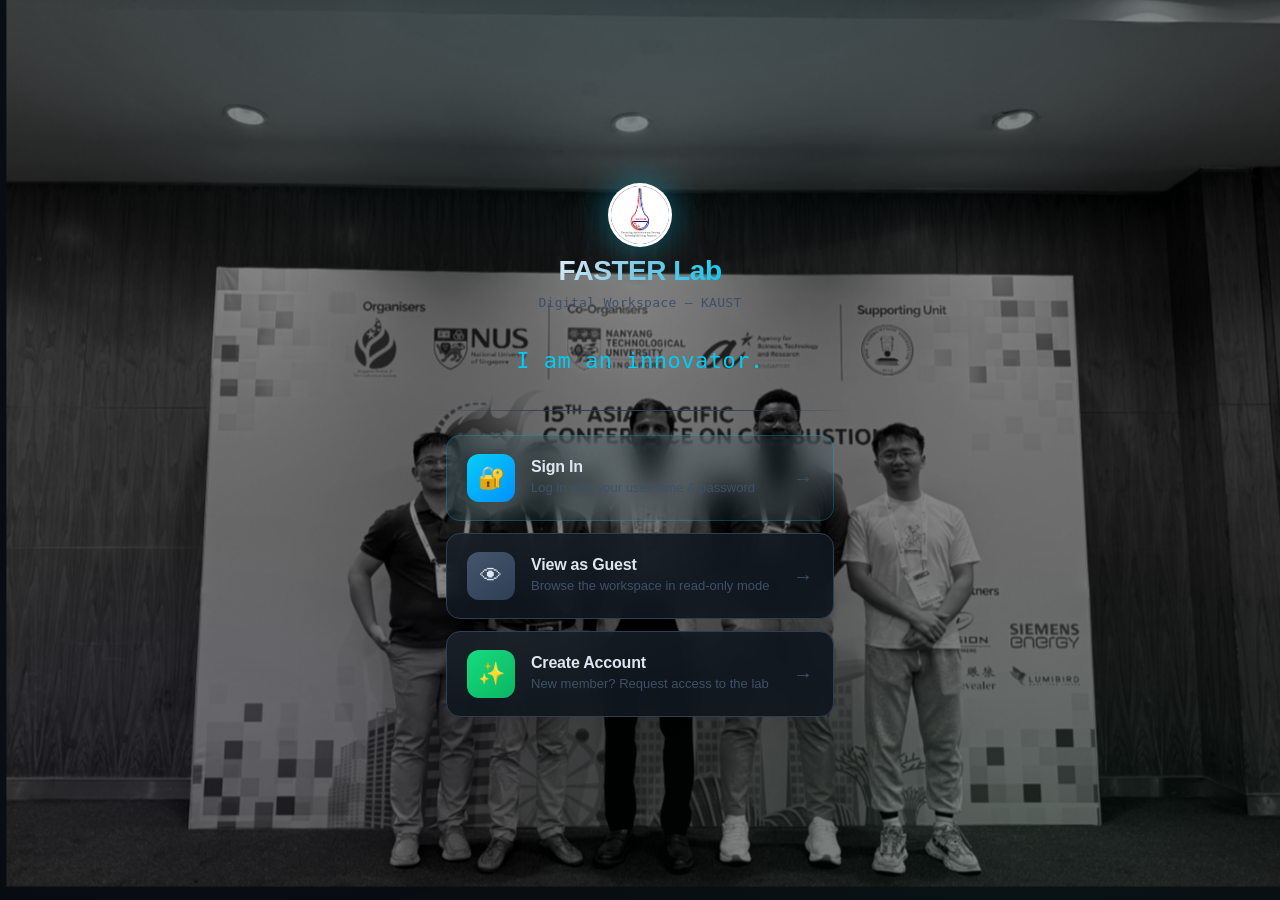
==== commit 97ff80c2: "feat: dynamic animations, hover effects, and micro-interactions sitewide shared.css (affects ALL pag" ====
--- a/index.html
+++ b/index.html
@@ -77,12 +77,12 @@
 .tool-card:hover::before{opacity:.06}
 .tc-bar{position:absolute;top:0;left:0;right:0;height:2px;background:var(--tc)}
 .tc-top{display:flex;align-items:flex-start;justify-content:space-between;margin-bottom:16px}
-.tc-icon{width:52px;height:52px;border-radius:12px;display:flex;align-items:center;
-  justify-content:center;font-size:24px;background:var(--s2);border:1px solid var(--b1)}
+.tc-icon{width:58px;height:58px;border-radius:14px;display:flex;align-items:center;
+  justify-content:center;font-size:28px;background:var(--s2);border:1px solid var(--b1)}
 .tc-arr{color:var(--t3);font-size:18px;transition:all .22s;margin-top:2px}
 .tool-card:hover .tc-arr{color:var(--tc);transform:translate(3px,-3px)}
-.tc-name{font-size:clamp(15px,1.2vw+4px,22px);font-weight:700;margin-bottom:0.4em;letter-spacing:-.2px}
-.tc-desc{font-size:clamp(12px,0.85vw+3px,16px);color:var(--t3);line-height:1.7;margin-bottom:1.1em}
+.tc-name{font-size:clamp(17px,1.4vw+4px,24px);font-weight:700;margin-bottom:0.3em;letter-spacing:-.3px}
+.tc-desc{font-size:clamp(12px,0.85vw+3px,15px);color:var(--t3);line-height:1.6;margin-bottom:1em}
 .tc-feats{display:flex;flex-direction:column;gap:clamp(5px,0.5vw,9px);border-top:1px solid var(--b1);padding-top:clamp(12px,1.2vw,20px)}
 .tc-feat{display:flex;align-items:center;gap:0.45em;font-size:clamp(11px,0.8vw+3px,15px);color:var(--t3)}
 .tc-dot{width:5px;height:5px;border-radius:50%;flex-shrink:0}
@@ -270,6 +270,12 @@
 .member-del{background:none;border:none;color:var(--muted);cursor:pointer;font-size:15px;
   padding:4px 9px;border-radius:6px;transition:all .15s}
 .member-del:hover{background:rgba(239,68,68,.12);color:var(--red)}
+.member-role-btn{background:none;border:1px solid var(--border);color:var(--muted);cursor:pointer;font-size:11px;
+  padding:3px 10px;border-radius:6px;transition:all .15s;font-family:var(--mono);white-space:nowrap}
+.member-role-btn.promote{color:#14b8a6;border-color:rgba(20,184,166,.3)}
+.member-role-btn.promote:hover{background:rgba(20,184,166,.12)}
+.member-role-btn.demote{color:var(--amber);border-color:rgba(245,158,11,.3)}
+.member-role-btn.demote:hover{background:rgba(245,158,11,.12)}
 /* Pending rows */
 .pending-row{display:flex;align-items:center;gap:10px;padding:10px 0;border-bottom:1px solid var(--border)}
 .pending-row:last-child{border-bottom:none}
@@ -673,7 +679,15 @@
         <div id="ws-tagline"><span id="ws-tagline-text"></span></div>
       </div>
     </div>
-    <div style="display:flex;gap:10px;flex-wrap:wrap">
+    <div class="stagger" style="display:flex;gap:10px;flex-wrap:wrap">
+      <div class="stat-card" onclick="location.href='projects.html'" data-tip="Open Project Management">
+        <div class="stat-icon">📋</div>
+        <div><div class="stat-val" id="stat-projects">—</div><div class="stat-lbl">Projects</div></div>
+      </div>
+      <div class="stat-card" onclick="location.href='planning.html'" title="View Bookings">
+        <div class="stat-icon">📅</div>
+        <div><div class="stat-val" id="stat-bookings">—</div><div class="stat-lbl">Bookings</div></div>
+      </div>
       <div class="stat-card" onclick="location.href='orders.html'" title="View Orders">
         <div class="stat-icon">📦</div>
         <div><div class="stat-val" id="stat-orders">—</div><div class="stat-lbl">Orders</div></div>
@@ -686,17 +700,9 @@
         <div class="stat-icon">🔬</div>
         <div><div class="stat-val" id="stat-assets">—</div><div class="stat-lbl">Assets</div></div>
       </div>
-      <div class="stat-card" onclick="location.href='planning.html'" title="View Bookings">
-        <div class="stat-icon">📅</div>
-        <div><div class="stat-val" id="stat-bookings">—</div><div class="stat-lbl">Bookings</div></div>
-      </div>
       <div class="stat-card" onclick="location.href='safety.html'" title="View Safety Hub">
         <div class="stat-icon">🛡️</div>
         <div><div class="stat-val" id="stat-safety">—</div><div class="stat-lbl">Safety logs</div></div>
-      </div>
-      <div class="stat-card" onclick="location.href='projects.html'" title="View Project Management">
-        <div class="stat-icon">📋</div>
-        <div><div class="stat-val" id="stat-projects">—</div><div class="stat-lbl">Projects</div></div>
       </div>
     </div>
   </div>
@@ -718,7 +724,37 @@
 <div class="tools-activity-wrap" id="tools-activity-wrap">
   <div>
     <div class="workspace-section-title">Workspace tools</div>
-    <div class="tools-grid" id="tools-grid-inner">
+    <div class="tools-grid stagger" id="tools-grid-inner">
+
+      <!-- PROJECT MANAGEMENT -->
+      <a href="projects.html" class="tc tool-card" style="--tc:#14b8a6">
+        <div class="tc-bar"></div>
+        <div class="tc-top">
+          <div class="tc-icon">📋</div>
+          <div class="tc-arr">↗</div>
+        </div>
+        <div class="tc-name">Project Management</div>
+        <div class="tc-desc">Kanban boards for lab projects. Assign teams and track tasks.</div>
+        <div class="tc-feats">
+          <div class="tc-feat"><div class="tc-dot" style="background:#14b8a6"></div>Drag-and-drop task boards</div>
+          <div class="tc-feat"><div class="tc-dot" style="background:#14b8a6"></div>Priority, assignee &amp; due dates</div>
+        </div>
+      </a>
+
+      <!-- LAB PLANNING -->
+      <a href="planning.html" class="tc tool-card" style="--tc:#ff7525">
+        <div class="tc-bar"></div>
+        <div class="tc-top">
+          <div class="tc-icon">📅</div>
+          <div class="tc-arr">↗</div>
+        </div>
+        <div class="tc-name">Lab Facility Planning</div>
+        <div class="tc-desc">Book LPST, HPST and RCM facilities with a shared calendar.</div>
+        <div class="tc-feats">
+          <div class="tc-feat"><div class="tc-dot" style="background:#ff7525"></div>Experiment booking &amp; scheduling</div>
+          <div class="tc-feat"><div class="tc-dot" style="background:#ff7525"></div>Conflict detection &amp; live sync</div>
+        </div>
+      </a>
 
       <!-- ORDERS -->
       <a href="orders.html" class="tc tool-card" style="--tc:#00ccf5">
@@ -728,12 +764,10 @@
           <div class="tc-arr">↗</div>
         </div>
         <div class="tc-name">Orders Tracker</div>
-        <div class="tc-desc">Track all lab procurement from PR submission to delivery. Everyone sees live status updates instantly.</div>
+        <div class="tc-desc">Track procurement from PR submission to delivery in real-time.</div>
         <div class="tc-feats">
-          <div class="tc-feat"><div class="tc-dot" style="background:#00ccf5"></div>Add &amp; edit orders in real-time</div>
-          <div class="tc-feat"><div class="tc-dot" style="background:#00ccf5"></div>Status: Delivered · Delayed · PO · PR</div>
-          <div class="tc-feat"><div class="tc-dot" style="background:#00ccf5"></div>Filter by status, requester, PO/PR</div>
-          <div class="tc-feat"><div class="tc-dot" style="background:#00ccf5"></div>Export to CSV</div>
+          <div class="tc-feat"><div class="tc-dot" style="background:#00ccf5"></div>PR &rarr; PO &rarr; Delivered status flow</div>
+          <div class="tc-feat"><div class="tc-dot" style="background:#00ccf5"></div>Filter, search &amp; export to CSV</div>
         </div>
       </a>
 
@@ -745,12 +779,10 @@
           <div class="tc-arr">↗</div>
         </div>
         <div class="tc-name">Chemical Inventory</div>
-        <div class="tc-desc">Full chemical inventory across all storage locations — shelves, fridge and corrosive cabinet.</div>
+        <div class="tc-desc">Full inventory across shelves, fridge and corrosive cabinet.</div>
         <div class="tc-feats">
-          <div class="tc-feat"><div class="tc-dot" style="background:#0fda7a"></div>232 chemicals pre-loaded from Excel</div>
-          <div class="tc-feat"><div class="tc-dot" style="background:#0fda7a"></div>Shelf 1, 2, 3 · Corrosive · Fridge</div>
-          <div class="tc-feat"><div class="tc-dot" style="background:#0fda7a"></div>Owner, user, CAS number, quantity</div>
-          <div class="tc-feat"><div class="tc-dot" style="background:#0fda7a"></div>Track ordered chemicals &amp; stock</div>
+          <div class="tc-feat"><div class="tc-dot" style="background:#0fda7a"></div>232 chemicals with CAS &amp; quantities</div>
+          <div class="tc-feat"><div class="tc-dot" style="background:#0fda7a"></div>Track stock &amp; ordered items</div>
         </div>
       </a>
 
@@ -762,46 +794,10 @@
           <div class="tc-arr">↗</div>
         </div>
         <div class="tc-name">Asset Registry</div>
-        <div class="tc-desc">Complete lab equipment registry — lasers, detectors, optics, oscilloscopes, pumps and IT.</div>
+        <div class="tc-desc">Lab equipment registry — lasers, detectors, optics and more.</div>
         <div class="tc-feats">
           <div class="tc-feat"><div class="tc-dot" style="background:#9b5fff"></div>401 assets across 8 categories</div>
-          <div class="tc-feat"><div class="tc-dot" style="background:#9b5fff"></div>Laser wavelength spectrum map</div>
-          <div class="tc-feat"><div class="tc-dot" style="background:#9b5fff"></div>Classify by type, manufacturer, wavelength</div>
-          <div class="tc-feat"><div class="tc-dot" style="background:#9b5fff"></div>Track status, location, owner</div>
-        </div>
-      </a>
-
-      <!-- LAB PLANNING -->
-      <a href="planning.html" class="tc tool-card" style="--tc:#ff7525">
-        <div class="tc-bar"></div>
-        <div class="tc-top">
-          <div class="tc-icon">📅</div>
-          <div class="tc-arr">↗</div>
-        </div>
-        <div class="tc-name">Lab Facility Planning</div>
-        <div class="tc-desc">Book experiments and view facility availability for LPST, HPST and RCM — with a shared calendar.</div>
-        <div class="tc-feats">
-          <div class="tc-feat"><div class="tc-dot" style="background:#ff7525"></div>LPST · HPST · RCM facility calendars</div>
-          <div class="tc-feat"><div class="tc-dot" style="background:#ff7525"></div>Book experiments with date ranges</div>
-          <div class="tc-feat"><div class="tc-dot" style="background:#ff7525"></div>Experiment details &amp; researcher info</div>
-          <div class="tc-feat"><div class="tc-dot" style="background:#ff7525"></div>Conflict detection &amp; live sync</div>
-        </div>
-      </a>
-
-      <!-- PROJECT MANAGEMENT -->
-      <a href="projects.html" class="tc tool-card" style="--tc:#14b8a6">
-        <div class="tc-bar"></div>
-        <div class="tc-top">
-          <div class="tc-icon">📋</div>
-          <div class="tc-arr">↗</div>
-        </div>
-        <div class="tc-name">Project Management</div>
-        <div class="tc-desc">Organize lab work into projects with Kanban boards. Admins nominate project managers; PMs build teams and assign tasks.</div>
-        <div class="tc-feats">
-          <div class="tc-feat"><div class="tc-dot" style="background:#14b8a6"></div>Kanban: To Do → In Progress → Review → Done</div>
-          <div class="tc-feat"><div class="tc-dot" style="background:#14b8a6"></div>Drag-and-drop task cards across columns</div>
-          <div class="tc-feat"><div class="tc-dot" style="background:#14b8a6"></div>Priority, assignee, due date on every task</div>
-          <div class="tc-feat"><div class="tc-dot" style="background:#14b8a6"></div>Real-time Firebase sync across the team</div>
+          <div class="tc-feat"><div class="tc-dot" style="background:#9b5fff"></div>Status, location &amp; wavelength map</div>
         </div>
       </a>
 
@@ -813,12 +809,10 @@
           <div class="tc-arr">↗</div>
         </div>
         <div class="tc-name">Safety Hub</div>
-        <div class="tc-desc">Report lab safety issues, earn points, and compete for the monthly safety champion title.</div>
+        <div class="tc-desc">Report and fix safety issues. Compete for monthly champion.</div>
         <div class="tc-feats">
-          <div class="tc-feat"><div class="tc-dot" style="background:#f85149"></div>Report issues · earn +1 pt</div>
-          <div class="tc-feat"><div class="tc-dot" style="background:#f85149"></div>Fix issues · earn +2 pts</div>
-          <div class="tc-feat"><div class="tc-dot" style="background:#f85149"></div>Monthly champion leaderboard</div>
-          <div class="tc-feat"><div class="tc-dot" style="background:#f85149"></div>Team members with profile photos</div>
+          <div class="tc-feat"><div class="tc-dot" style="background:#f85149"></div>Earn points for reports &amp; fixes</div>
+          <div class="tc-feat"><div class="tc-dot" style="background:#f85149"></div>Monthly leaderboard</div>
         </div>
       </a>
 
@@ -830,12 +824,10 @@
           <div class="tc-arr">↗</div>
         </div>
         <div class="tc-name">Quickstart Guide</div>
-        <div class="tc-desc">New to FASTER Lab workspace? Learn how every tool works and get started in minutes.</div>
+        <div class="tc-desc">New here? Learn how every tool works in minutes.</div>
         <div class="tc-feats">
           <div class="tc-feat"><div class="tc-dot" style="background:#f59e0b"></div>Step-by-step walkthrough</div>
-          <div class="tc-feat"><div class="tc-dot" style="background:#f59e0b"></div>Tool overviews &amp; tips</div>
-          <div class="tc-feat"><div class="tc-dot" style="background:#f59e0b"></div>Admin &amp; member roles explained</div>
-          <div class="tc-feat"><div class="tc-dot" style="background:#f59e0b"></div>FAQ &amp; troubleshooting</div>
+          <div class="tc-feat"><div class="tc-dot" style="background:#f59e0b"></div>Roles, tips &amp; FAQ</div>
         </div>
       </a>
 
@@ -1340,6 +1332,8 @@
 
   function loadMembers(){
     if(!db){ setTimeout(loadMembers,400); return; }
+    const myUname=sessionStorage.getItem(UNAME_KEY)||'';
+    const isSuperAdmin=myUname==='admin';
     db.ref('faster_users').on('value',snap=>{
       const users=snap.val()||{};
       const list=document.getElementById('members-list');
@@ -1348,14 +1342,42 @@
       if(!entries.length){ list.innerHTML='<div style="padding:10px 0;color:var(--muted);font-size:14px">No members yet.</div>'; return; }
       list.innerHTML=entries.map(([uname,u])=>{
         const ini=(u.name||uname).split(' ').map(w=>w[0]||'').join('').slice(0,2).toUpperCase();
+        const isThisAdmin=u.role==='admin';
+        const isOriginal=uname==='admin';
+        let roleLabel=isThisAdmin?(isOriginal?' &middot; Super Admin':' &middot; Admin'):'';
+        let adminBtn='';
+        if(isSuperAdmin && uname!=='admin'){
+          if(isThisAdmin){
+            adminBtn='<button class="member-role-btn demote" data-u="'+uname+'" title="Remove admin rights">Demote</button>';
+          } else {
+            adminBtn='<button class="member-role-btn promote" data-u="'+uname+'" title="Grant admin rights">Make Admin</button>';
+          }
+        }
         return '<div class="member-row">'+
           '<div class="member-avatar">'+ini+'</div>'+
           '<div class="member-info"><div class="member-name">'+(u.name||uname)+'</div>'+
-          '<div class="member-user">@'+uname+(u.role==='admin'?' &middot; Admin':'')+'</div></div>'+
+          '<div class="member-user">@'+uname+roleLabel+'</div></div>'+
+          adminBtn+
           '<button class="member-del" data-u="'+uname+'" title="Remove">&#xd7;</button></div>';
       }).join('');
       list.querySelectorAll('.member-del').forEach(btn=>{ btn.onclick=()=>deleteMember(btn.dataset.u); });
+      list.querySelectorAll('.member-role-btn.promote').forEach(btn=>{
+        btn.onclick=()=>promoteToAdmin(btn.dataset.u);
+      });
+      list.querySelectorAll('.member-role-btn.demote').forEach(btn=>{
+        btn.onclick=()=>demoteFromAdmin(btn.dataset.u);
+      });
     });
+  }
+
+  function promoteToAdmin(uname){
+    if(!confirm('Make @'+uname+' an admin? They will have full admin rights except nominating other admins.')) return;
+    db.ref('faster_users/'+uname).update({role:'admin',promotedAdmin:true,promotedBy:sessionStorage.getItem(UNAME_KEY)||'admin',promotedAt:new Date().toISOString()});
+  }
+
+  function demoteFromAdmin(uname){
+    if(!confirm('Remove admin rights from @'+uname+'?')) return;
+    db.ref('faster_users/'+uname).update({role:'member',promotedAdmin:null,promotedBy:null,promotedAt:null});
   }
 
   /* ── Shared badge counter ─────────────────────────────────────────────── */
--- a/shared.css
+++ b/shared.css
@@ -418,4 +418,227 @@
   color: var(--muted);
 }
 
-/* ─── (User selection modal removed — replaced by login screen) ──────────── */
+/* ═══════════════════════════════════════════════════════════════════════════
+   DYNAMIC INTERACTIONS — global micro-animations & hover effects
+   ═══════════════════════════════════════════════════════════════════════════ */
+
+/* ── Page entrance fade-in ─────────────────────────────────────────────── */
+@keyframes fadeInUp {
+  from { opacity: 0; transform: translateY(12px); }
+  to   { opacity: 1; transform: translateY(0); }
+}
+@keyframes fadeIn {
+  from { opacity: 0; }
+  to   { opacity: 1; }
+}
+@keyframes slideInRight {
+  from { opacity: 0; transform: translateX(16px); }
+  to   { opacity: 1; transform: translateX(0); }
+}
+@keyframes scaleIn {
+  from { opacity: 0; transform: scale(.92); }
+  to   { opacity: 1; transform: scale(1); }
+}
+@keyframes countUp {
+  from { opacity: 0; transform: translateY(8px); }
+  to   { opacity: 1; transform: translateY(0); }
+}
+@keyframes shimmerSlide {
+  0%   { background-position: -200% 0; }
+  100% { background-position: 200% 0; }
+}
+@keyframes gentleBounce {
+  0%, 100% { transform: translateY(0); }
+  50% { transform: translateY(-3px); }
+}
+@keyframes pulseGlow {
+  0%, 100% { box-shadow: 0 0 0 0 rgba(0,204,245,.3); }
+  50% { box-shadow: 0 0 0 8px rgba(0,204,245,0); }
+}
+@keyframes ripple {
+  to { transform: scale(2.5); opacity: 0; }
+}
+
+/* ── Scroll-triggered animations ───────────────────────────────────────── */
+.fade-in        { opacity: 0; animation: fadeInUp .5s ease forwards; }
+.fade-in-delay1 { animation-delay: .1s; }
+.fade-in-delay2 { animation-delay: .2s; }
+.fade-in-delay3 { animation-delay: .3s; }
+.fade-in-delay4 { animation-delay: .4s; }
+
+/* ── Button hover effects (global) ─────────────────────────────────────── */
+button, .btn, .btn-ghost, .btn-o, [role="button"] {
+  transition: all .2s cubic-bezier(.4,0,.2,1);
+  position: relative;
+  overflow: hidden;
+}
+button:active, .btn:active, .btn-o:active { transform: scale(.97); }
+
+/* ── Card hover lift (global) ──────────────────────────────────────────── */
+.stat-card, .tool-card, .tc, .card, .req-card, .af-item,
+.pending-row, .member-row, .faq-item {
+  transition: all .22s cubic-bezier(.4,0,.2,1);
+}
+.stat-card:hover {
+  transform: translateY(-3px);
+  box-shadow: 0 8px 24px rgba(0,0,0,.25);
+}
+.tool-card:hover, .tc:hover {
+  transform: translateY(-4px);
+  box-shadow: 0 12px 32px rgba(0,0,0,.3);
+}
+
+/* ── Table row hover slide ─────────────────────────────────────────────── */
+table tbody tr {
+  transition: background .15s, transform .15s;
+}
+table tbody tr:hover {
+  background: var(--surface2, var(--s2, rgba(255,255,255,.03)));
+}
+
+/* ── Badge pulse for urgent / delayed items ────────────────────────────── */
+.badge.s-delayed, .badge.s-cancelled,
+.pri-tag.crit, .due-tag.overdue {
+  animation: gentleBounce 2s ease-in-out infinite;
+}
+
+/* ── Link hover underline animation ────────────────────────────────────── */
+a:not(.tc):not(.tool-card):not(.breadcrumb):not(.brand) {
+  text-decoration: none;
+  background-image: linear-gradient(var(--ac, var(--accent, #00ccf5)), var(--ac, var(--accent, #00ccf5)));
+  background-size: 0% 1px;
+  background-position: 0 100%;
+  background-repeat: no-repeat;
+  transition: background-size .3s ease, color .2s;
+}
+a:not(.tc):not(.tool-card):not(.breadcrumb):not(.brand):hover {
+  background-size: 100% 1px;
+}
+
+/* ── Modal entrance ────────────────────────────────────────────────────── */
+.modal.open .modal-box, .modal-bg.open .modal {
+  animation: scaleIn .25s cubic-bezier(.4,0,.2,1);
+}
+
+/* ── Tooltip system (data-tip attribute) ───────────────────────────────── */
+[data-tip] { position: relative; }
+[data-tip]::after {
+  content: attr(data-tip);
+  position: absolute;
+  bottom: calc(100% + 6px);
+  left: 50%;
+  transform: translateX(-50%) translateY(4px);
+  background: var(--s3, var(--surface3, #1e2736));
+  color: var(--text);
+  font-size: 11px;
+  font-family: var(--mono);
+  padding: 4px 10px;
+  border-radius: 6px;
+  white-space: nowrap;
+  pointer-events: none;
+  opacity: 0;
+  transition: opacity .2s, transform .2s;
+  z-index: 999;
+  box-shadow: 0 4px 12px rgba(0,0,0,.3);
+}
+[data-tip]:hover::after {
+  opacity: 1;
+  transform: translateX(-50%) translateY(0);
+}
+
+/* ── Smooth scrollbar ──────────────────────────────────────────────────── */
+::-webkit-scrollbar { width: 6px; height: 6px; }
+::-webkit-scrollbar-track { background: transparent; }
+::-webkit-scrollbar-thumb {
+  background: var(--b2, var(--border2, #2e3f54));
+  border-radius: 3px;
+  transition: background .15s;
+}
+::-webkit-scrollbar-thumb:hover { background: var(--b3, var(--border2, #374660)); }
+
+/* ── Focus ring (accessibility + style) ────────────────────────────────── */
+:focus-visible {
+  outline: 2px solid var(--ac, var(--accent, #00ccf5));
+  outline-offset: 2px;
+  border-radius: 4px;
+}
+
+/* ── Selection color ───────────────────────────────────────────────────── */
+::selection { background: rgba(0,204,245,.25); color: var(--text); }
+
+/* ── Number counter animation helper ───────────────────────────────────── */
+.count-animate {
+  display: inline-block;
+  animation: countUp .4s ease forwards;
+}
+
+/* ── Smooth page transitions ───────────────────────────────────────────── */
+body { animation: fadeIn .3s ease; }
+
+/* ── Glassmorphism utility ─────────────────────────────────────────────── */
+.glass {
+  background: rgba(17,23,32,.75);
+  backdrop-filter: blur(16px);
+  -webkit-backdrop-filter: blur(16px);
+}
+[data-theme="light"] .glass {
+  background: rgba(255,255,255,.8);
+}
+
+/* ── Gradient text utility ─────────────────────────────────────────────── */
+.gradient-text {
+  background: linear-gradient(135deg, var(--ac, #00ccf5), var(--teal, #14b8a6));
+  -webkit-background-clip: text;
+  -webkit-text-fill-color: transparent;
+  background-clip: text;
+}
+
+/* ── Hover reveal children ─────────────────────────────────────────────── */
+.hover-reveal .reveal-child { opacity: 0; transition: opacity .2s; }
+.hover-reveal:hover .reveal-child { opacity: 1; }
+
+/* ── Progress bar utility ──────────────────────────────────────────────── */
+.progress-bar {
+  height: 4px;
+  background: var(--b1, var(--border, #232e3d));
+  border-radius: 2px;
+  overflow: hidden;
+}
+.progress-fill {
+  height: 100%;
+  border-radius: 2px;
+  background: linear-gradient(90deg, var(--ac, #00ccf5), var(--teal, #14b8a6));
+  transition: width .6s cubic-bezier(.4,0,.2,1);
+}
+
+/* ── Stagger children animation ────────────────────────────────────────── */
+.stagger > * {
+  opacity: 0;
+  animation: fadeInUp .4s ease forwards;
+}
+.stagger > *:nth-child(1)  { animation-delay: 0s; }
+.stagger > *:nth-child(2)  { animation-delay: .05s; }
+.stagger > *:nth-child(3)  { animation-delay: .1s; }
+.stagger > *:nth-child(4)  { animation-delay: .15s; }
+.stagger > *:nth-child(5)  { animation-delay: .2s; }
+.stagger > *:nth-child(6)  { animation-delay: .25s; }
+.stagger > *:nth-child(7)  { animation-delay: .3s; }
+.stagger > *:nth-child(8)  { animation-delay: .35s; }
+.stagger > *:nth-child(9)  { animation-delay: .4s; }
+.stagger > *:nth-child(10) { animation-delay: .45s; }
+
+/* ── Status dot pulse ──────────────────────────────────────────────────── */
+.live-dot, .ldot, .af-dot, .nav-dot {
+  animation: pulse 2s infinite;
+}
+
+/* ── Shimmer loading bar ───────────────────────────────────────────────── */
+.shimmer-bar {
+  height: 3px;
+  background: linear-gradient(90deg, transparent, var(--ac, #00ccf5), transparent);
+  background-size: 200% 100%;
+  animation: shimmerSlide 1.5s ease-in-out infinite;
+  border-radius: 2px;
+}
+
+/* ── (User selection modal removed — replaced by login screen) ──────────── */
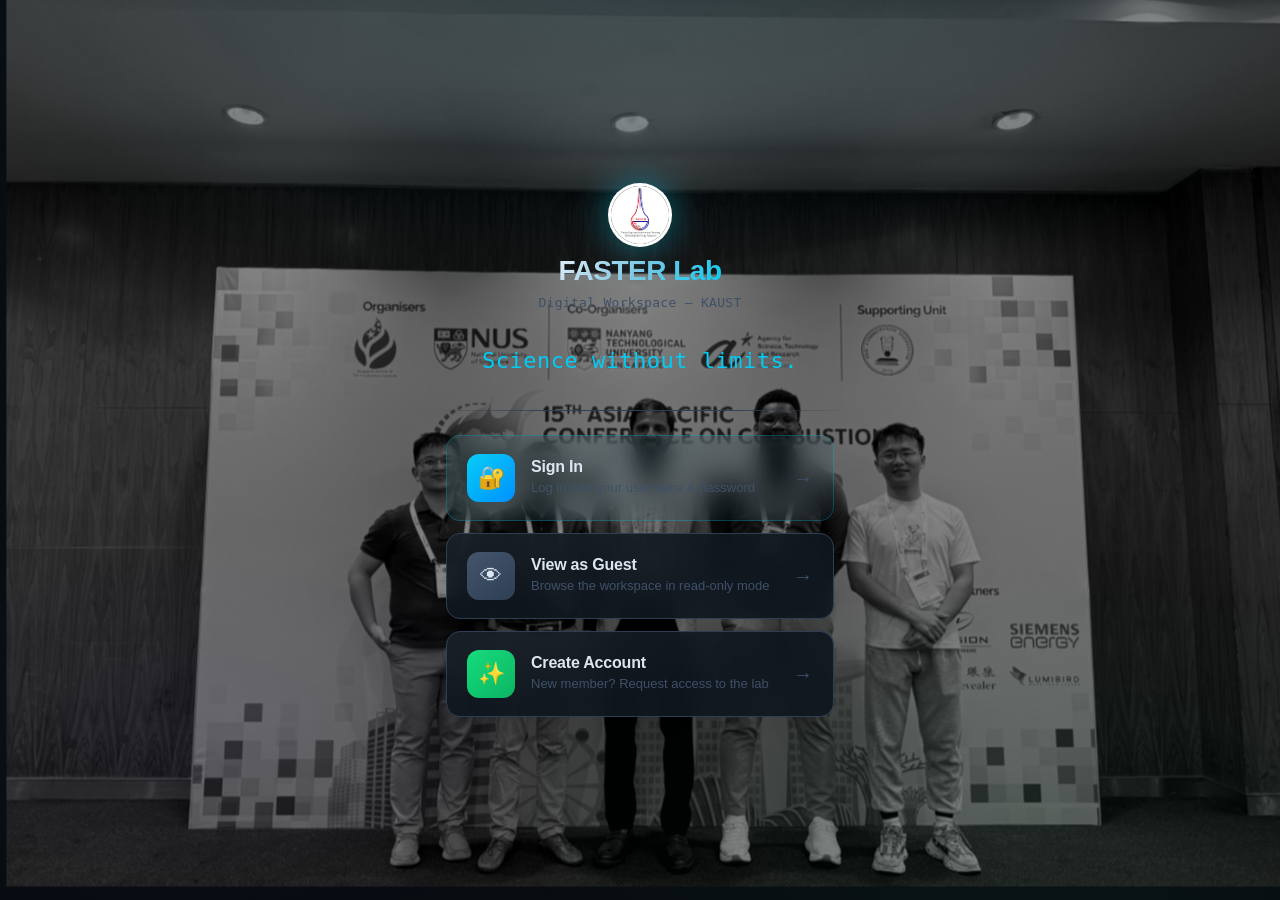
==== commit d629f740: "feat: personalized taglines after login using user name and role Landing page (pre-login): - LOGIN_T" ====
--- a/index.html
+++ b/index.html
@@ -1983,18 +1983,56 @@
     "Part of something extraordinary."
   ];
 
-  const WS_TAGS = [
-    "Have a great session, innovator!",
+  const WS_TAGS_GENERIC = [
     "Science is best done together.",
     "Precision. Passion. Progress.",
-    "You are making a difference.",
     "Welcome to the FASTER family.",
-    "Keeping everyone safe, every day.",
     "Innovation starts here.",
     "Where curiosity meets discovery.",
     "Pushing the boundaries of photonics.",
     "Part of something extraordinary."
   ];
+
+  function getPersonalizedTags(){
+    var name = sessionStorage.getItem('faster_user_v1') || '';
+    var first = name ? name.split(' ')[0] : '';
+    var role = sessionStorage.getItem('faster_role_v1') || 'member';
+    var h = new Date().getHours();
+    var tags = [];
+
+    if(first){
+      tags.push(first + ", let's make today count.");
+      tags.push("Great to see you, " + first + "!");
+      tags.push(first + ", your work matters.");
+      if(h < 12){
+        tags.push("Fresh morning, fresh ideas, " + first + ".");
+        tags.push(first + ", coffee first, then science.");
+      } else if(h < 17){
+        tags.push("Keep the momentum going, " + first + ".");
+        tags.push(first + ", you're crushing it today.");
+      } else {
+        tags.push("Burning the midnight oil, " + first + "?");
+        tags.push(first + ", don't forget to rest too.");
+      }
+    }
+
+    if(role === 'admin'){
+      tags.push("The lab runs smoother because of you.");
+      tags.push("Your team looks up to you" + (first ? ", " + first : "") + ".");
+      tags.push("Admin mode: keeping everything on track.");
+    } else if(role === 'member'){
+      tags.push("Every experiment starts with a curious mind.");
+      tags.push("Your contributions drive the lab forward.");
+      tags.push("Collaboration is your superpower.");
+    }
+
+    tags = tags.concat(WS_TAGS_GENERIC);
+    for(var i = tags.length - 1; i > 0; i--){
+      var j = Math.floor(Math.random() * (i + 1));
+      var tmp = tags[i]; tags[i] = tags[j]; tags[j] = tmp;
+    }
+    return tags;
+  }
 
   function rotateTags(spanId, tags, inClass, outClass, hold) {
     hold = hold || 3200;
@@ -2031,7 +2069,7 @@
 
   // Expose a function to start workspace taglines after login
   window._startWsTagline = function() {
-    rotateTags('ws-tagline-text', WS_TAGS, 'ws-in', 'ws-out', 3800);
+    rotateTags('ws-tagline-text', getPersonalizedTags(), 'ws-in', 'ws-out', 3800);
   };
 })();
 </script>
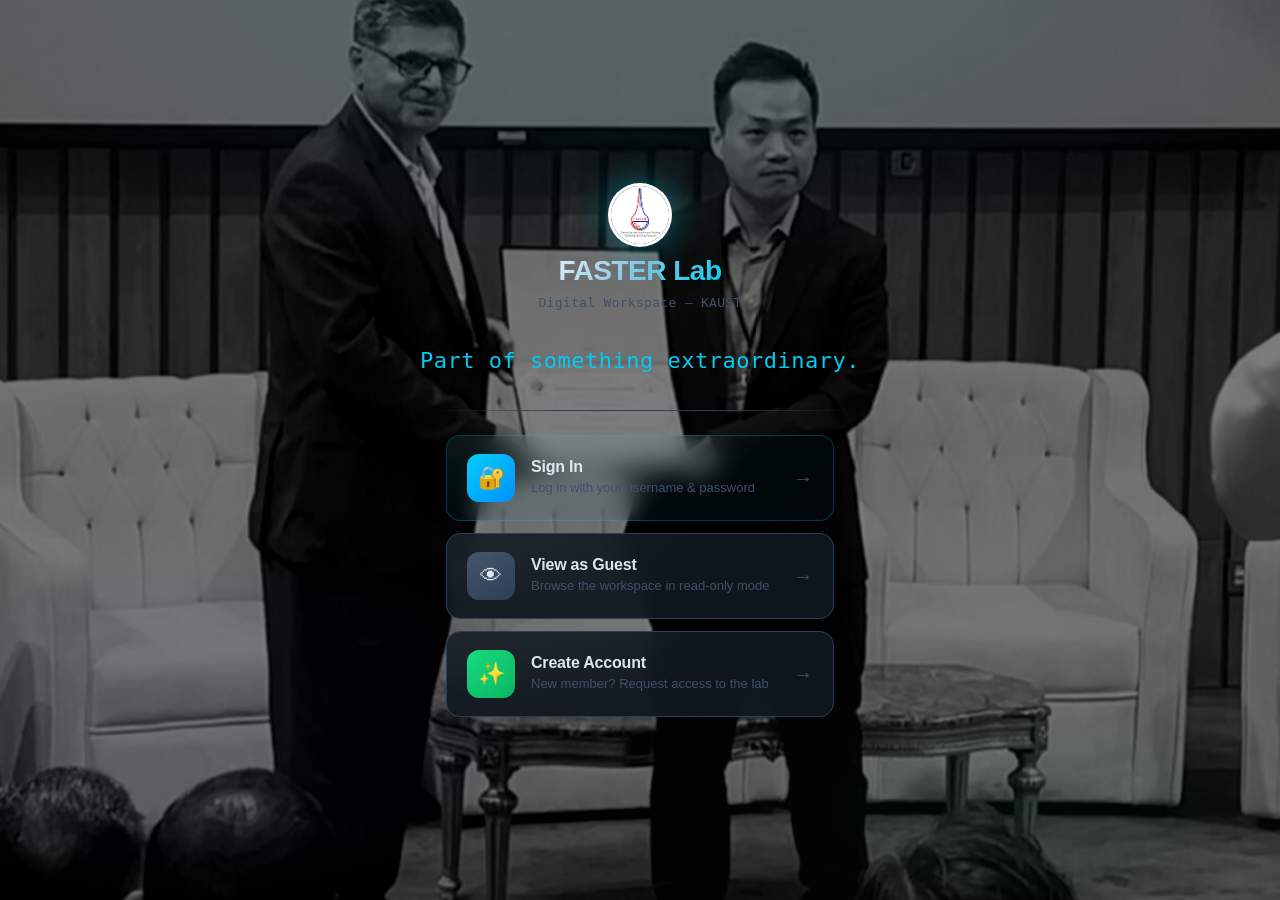
==== commit aa18385d: "feat: expanded personalized messages — 50+ taglines per context Login screen: 20 motivational taglin" ====
--- a/index.html
+++ b/index.html
@@ -1980,7 +1980,17 @@
     "Together we innovate.",
     "Precision. Passion. Progress.",
     "Where curiosity meets discovery.",
-    "Part of something extraordinary."
+    "Part of something extraordinary.",
+    "Driven by curiosity, powered by data.",
+    "From hypothesis to breakthrough.",
+    "Safety first. Discovery always.",
+    "The future of energy starts here.",
+    "One experiment at a time.",
+    "Where bold ideas meet rigorous science.",
+    "Fueling tomorrow's discoveries today.",
+    "Excellence is not optional — it's the standard.",
+    "Research that moves the world forward.",
+    "Built by scientists, for scientists."
   ];
 
   const WS_TAGS_GENERIC = [
@@ -1990,7 +2000,15 @@
     "Innovation starts here.",
     "Where curiosity meets discovery.",
     "Pushing the boundaries of photonics.",
-    "Part of something extraordinary."
+    "Part of something extraordinary.",
+    "Another day, another breakthrough.",
+    "The data doesn't lie — trust the process.",
+    "Good science takes patience and persistence.",
+    "Your next discovery could change everything.",
+    "Stay curious. Stay relentless.",
+    "Think big, measure carefully.",
+    "The lab is your playground.",
+    "Research today, impact tomorrow."
   ];
 
   function getPersonalizedTags(){
@@ -1998,32 +2016,63 @@
     var first = name ? name.split(' ')[0] : '';
     var role = sessionStorage.getItem('faster_role_v1') || 'member';
     var h = new Date().getHours();
+    var day = new Date().getDay();
     var tags = [];
 
     if(first){
       tags.push(first + ", let's make today count.");
       tags.push("Great to see you, " + first + "!");
       tags.push(first + ", your work matters.");
+      tags.push("Ready to tackle something big, " + first + "?");
+      tags.push(first + ", the lab is better with you here.");
+      tags.push("What will you discover today, " + first + "?");
+      tags.push(first + " — focused, driven, unstoppable.");
+      tags.push("The team is stronger with you, " + first + ".");
+      tags.push(first + ", own the day.");
+      tags.push("One step closer to the goal, " + first + ".");
+
       if(h < 12){
         tags.push("Fresh morning, fresh ideas, " + first + ".");
         tags.push(first + ", coffee first, then science.");
+        tags.push("Rise and grind, " + first + ".");
+        tags.push(first + ", morning momentum is the best kind.");
+        tags.push("Early start? That's the " + first + " we know.");
       } else if(h < 17){
         tags.push("Keep the momentum going, " + first + ".");
         tags.push(first + ", you're crushing it today.");
+        tags.push("Afternoon focus mode, " + first + ".");
+        tags.push(first + ", don't stop now — you're on a roll.");
+        tags.push("Halfway through the day, " + first + " — finish strong.");
       } else {
         tags.push("Burning the midnight oil, " + first + "?");
         tags.push(first + ", don't forget to rest too.");
+        tags.push("Evening sessions hit different, " + first + ".");
+        tags.push(first + ", wrapping up or just getting started?");
+        tags.push("Dedication looks good on you, " + first + ".");
       }
+
+      if(day === 0 || day === 6){
+        tags.push("Weekend warrior mode, " + first + "!");
+        tags.push(first + ", science never sleeps — but you should.");
+      }
+      if(day === 1) tags.push("Happy Monday, " + first + " — let's set the tone.");
+      if(day === 5) tags.push("Friday vibes, " + first + " — close out the week strong.");
     }
 
     if(role === 'admin'){
       tags.push("The lab runs smoother because of you.");
       tags.push("Your team looks up to you" + (first ? ", " + first : "") + ".");
       tags.push("Admin mode: keeping everything on track.");
+      tags.push("Behind every great lab is a great admin.");
+      tags.push("You keep the gears turning" + (first ? ", " + first : "") + ".");
+      tags.push("Approvals, oversight, leadership — you do it all.");
     } else if(role === 'member'){
       tags.push("Every experiment starts with a curious mind.");
       tags.push("Your contributions drive the lab forward.");
       tags.push("Collaboration is your superpower.");
+      tags.push("Great researchers ask great questions.");
+      tags.push("Your data, your story, your impact.");
+      tags.push("The best discoveries come from teamwork.");
     }
 
     tags = tags.concat(WS_TAGS_GENERIC);
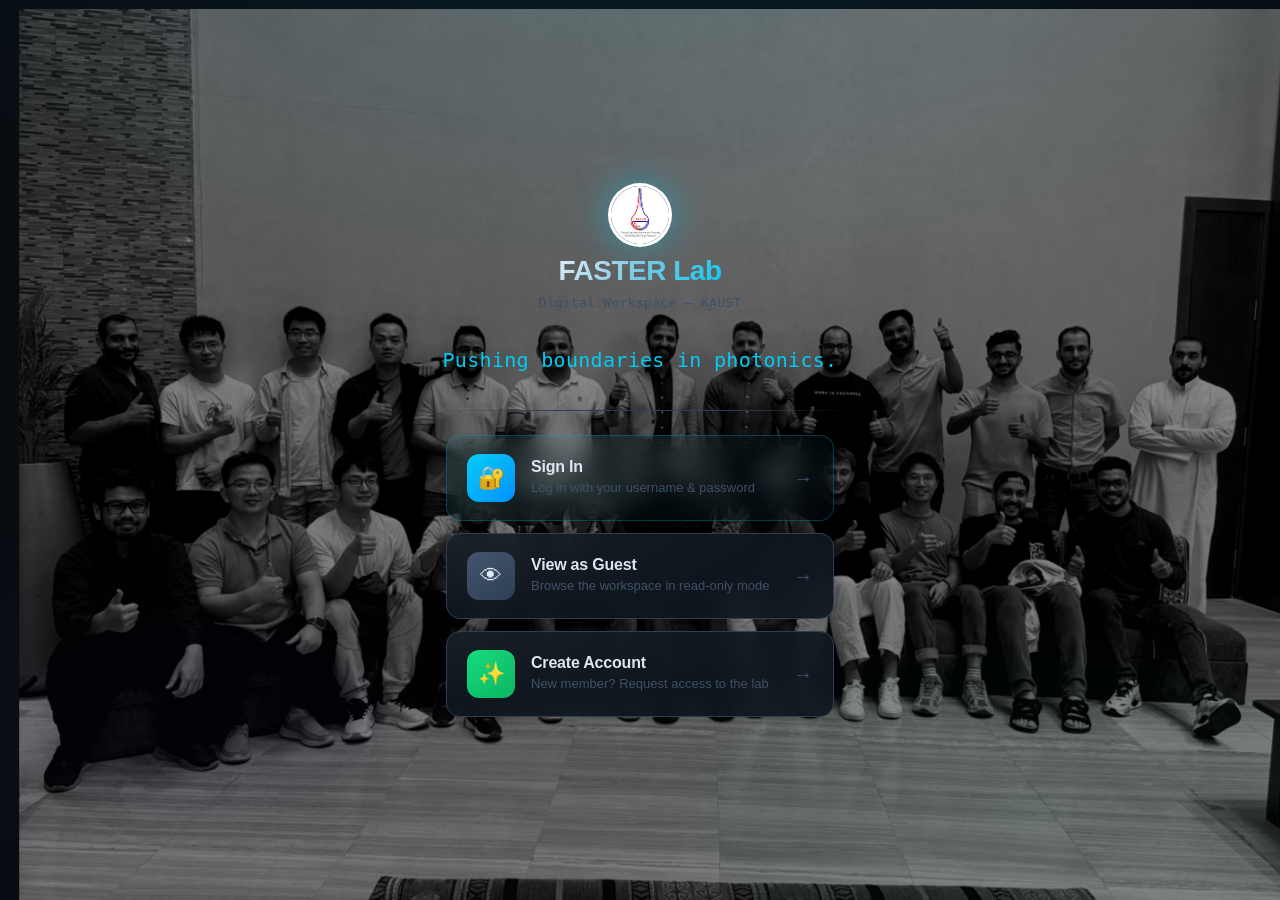
==== commit aa004f1e: "fix: login taglines now wrap and scale to fit all message lengths Changed white-space from nowrap to" ====
--- a/index.html
+++ b/index.html
@@ -434,11 +434,11 @@
 /* Rotating tagline — login screen */
 #ls-tagline{
   min-height:52px;display:flex;align-items:center;justify-content:center;
-  position:relative;overflow:hidden;padding:0 24px;max-width:480px;width:100%}
+  position:relative;overflow:hidden;padding:0 16px;max-width:620px;width:100%}
 #ls-tagline-text{
-  font-size:22px;font-family:var(--mono);color:var(--ac);text-align:center;
-  letter-spacing:.5px;white-space:nowrap;font-weight:500;
-  position:absolute;
+  font-size:clamp(15px,2.5vw,20px);font-family:var(--mono);color:var(--ac);text-align:center;
+  letter-spacing:.3px;white-space:normal;font-weight:500;line-height:1.4;
+  position:absolute;width:100%;
   opacity:0;transform:translateY(12px);
   transition:opacity .55s cubic-bezier(.4,0,.2,1),transform .55s cubic-bezier(.4,0,.2,1)}
 #ls-tagline-text.ls-in{opacity:1;transform:translateY(0)}
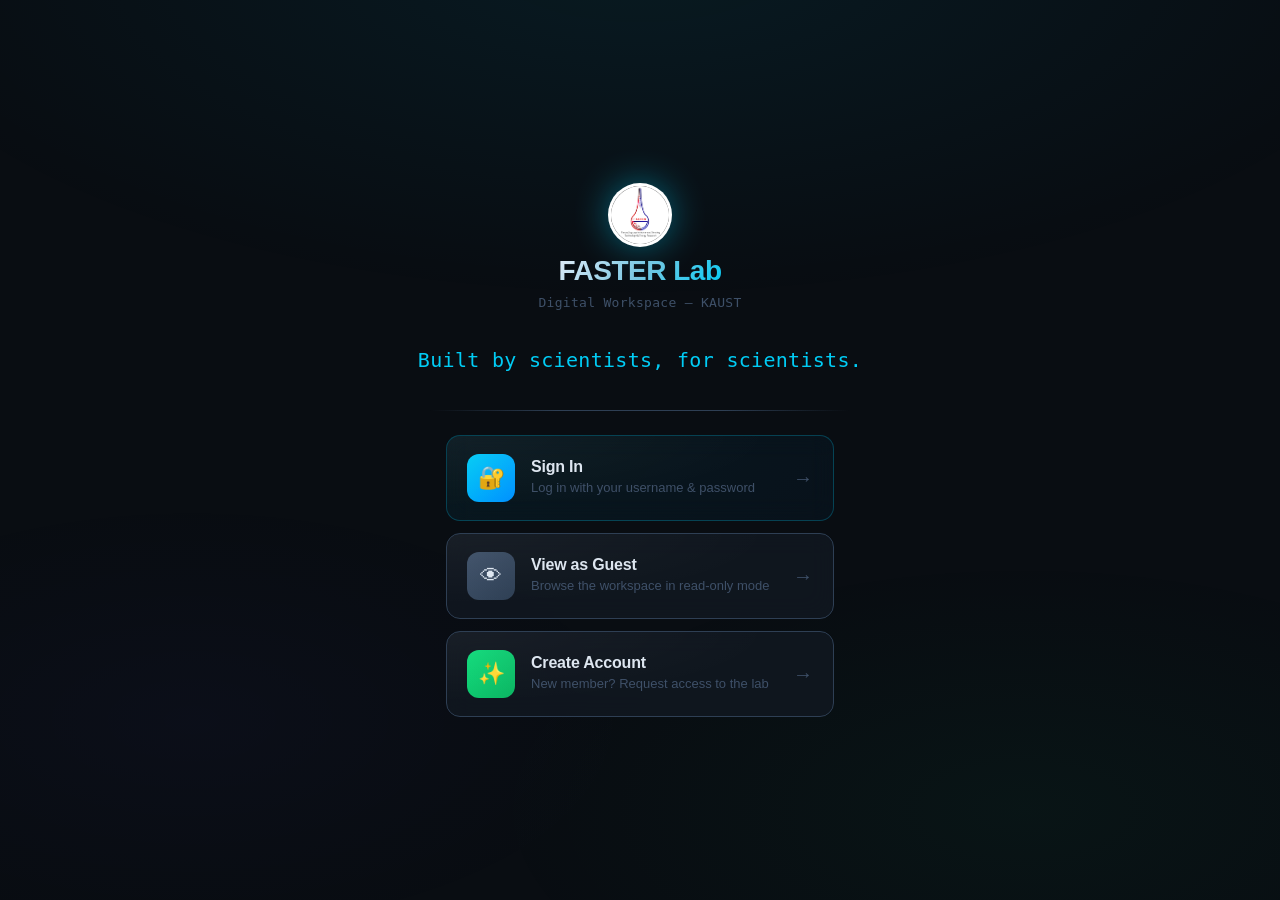
==== commit 3b22e0f0: "feat: Slack notifications and in-app notification bell In-app notification bell (all pages via auth." ====
--- a/index.html
+++ b/index.html
@@ -931,6 +931,26 @@
           <div class="rp-status" id="rp-status"></div>
         </div>
       </div>
+
+      <!-- Slack integration -->
+      <div class="admin-panel collapsed" id="slack-panel">
+        <div class="admin-panel-header collapsible" onclick="togglePanel('slack-panel')">
+          <h3>💬 Slack Notifications <span class="panel-chevron">▾</span></h3>
+          <span style="font-size:11px;color:var(--accent);font-family:var(--mono)">Admin</span>
+        </div>
+        <div class="admin-panel-body">
+          <div style="font-size:12px;color:var(--muted);margin-bottom:10px;line-height:1.6">
+            Connect a Slack channel to get notified when requests are approved or completed.<br>
+            In Slack: Channel settings → Integrations → Webhooks → <strong>Add Incoming Webhook</strong> → copy the URL.
+          </div>
+          <div style="display:flex;gap:8px;align-items:center">
+            <input id="slack-webhook-input" placeholder="https://hooks.slack.com/services/..." style="flex:1;font-size:13px;font-family:var(--mono);padding:8px 12px;background:var(--surface2);border:1px solid var(--border);border-radius:8px;color:var(--text)">
+            <button class="btn btn-sm" onclick="saveSlackWebhook()">Save</button>
+            <button class="btn-o btn-sm" onclick="testSlackWebhook()">Test</button>
+          </div>
+          <div id="slack-status" style="font-size:11px;color:var(--muted);font-family:var(--mono);margin-top:6px"></div>
+        </div>
+      </div>
     </div>
     <div class="activity-feed collapsed" id="activity-feed-panel">
       <div class="activity-feed-header" onclick="toggleActivityFeed()">
@@ -1327,7 +1347,7 @@
   function showAdminPanel(){
     const p=document.getElementById('admin-members-panel');
     if(p) p.style.display='';
-    loadMembers(); loadPendingRequests(); loadPendingPlanning(); loadReportPanel();
+    loadMembers(); loadPendingRequests(); loadPendingPlanning(); loadReportPanel(); loadSlackConfig();
   }
 
   function loadMembers(){
@@ -1845,6 +1865,36 @@
     _toast('EmailJS config saved ✓','ok');
   };
 
+  /* ── Slack webhook ──────────────────────────────────────────────────── */
+  window.saveSlackWebhook=async function(){
+    const url=document.getElementById('slack-webhook-input').value.trim();
+    if(!url){ _toast('Paste your Slack webhook URL','warn'); return; }
+    await db.ref('faster_settings/slack_webhook').set(url);
+    document.getElementById('slack-status').textContent='Saved ✓';
+    _toast('Slack webhook saved','ok');
+  };
+  window.testSlackWebhook=async function(){
+    const url=document.getElementById('slack-webhook-input').value.trim();
+    if(!url){ _toast('Save a webhook URL first','warn'); return; }
+    document.getElementById('slack-status').textContent='Sending test…';
+    try{
+      await fetch(url,{method:'POST',headers:{'Content-Type':'application/json'},body:JSON.stringify({text:'🧪 Test from FASTER Lab workspace — Slack integration is working!'})});
+      document.getElementById('slack-status').textContent='Test sent — check your Slack channel';
+      _toast('Test message sent to Slack','ok');
+    }catch(e){
+      document.getElementById('slack-status').textContent='Failed: '+e.message;
+      _toast('Slack test failed','warn');
+    }
+  };
+  function loadSlackConfig(){
+    if(!db) return;
+    db.ref('faster_settings/slack_webhook').once('value',s=>{
+      const url=s.val()||'';
+      document.getElementById('slack-webhook-input').value=url;
+      if(url) document.getElementById('slack-status').textContent='Connected';
+    });
+  }
+
   /* ── Load report panel data (called from showAdminPanel) ──────────────── */
   function loadReportPanel(){
     if(!db) return;
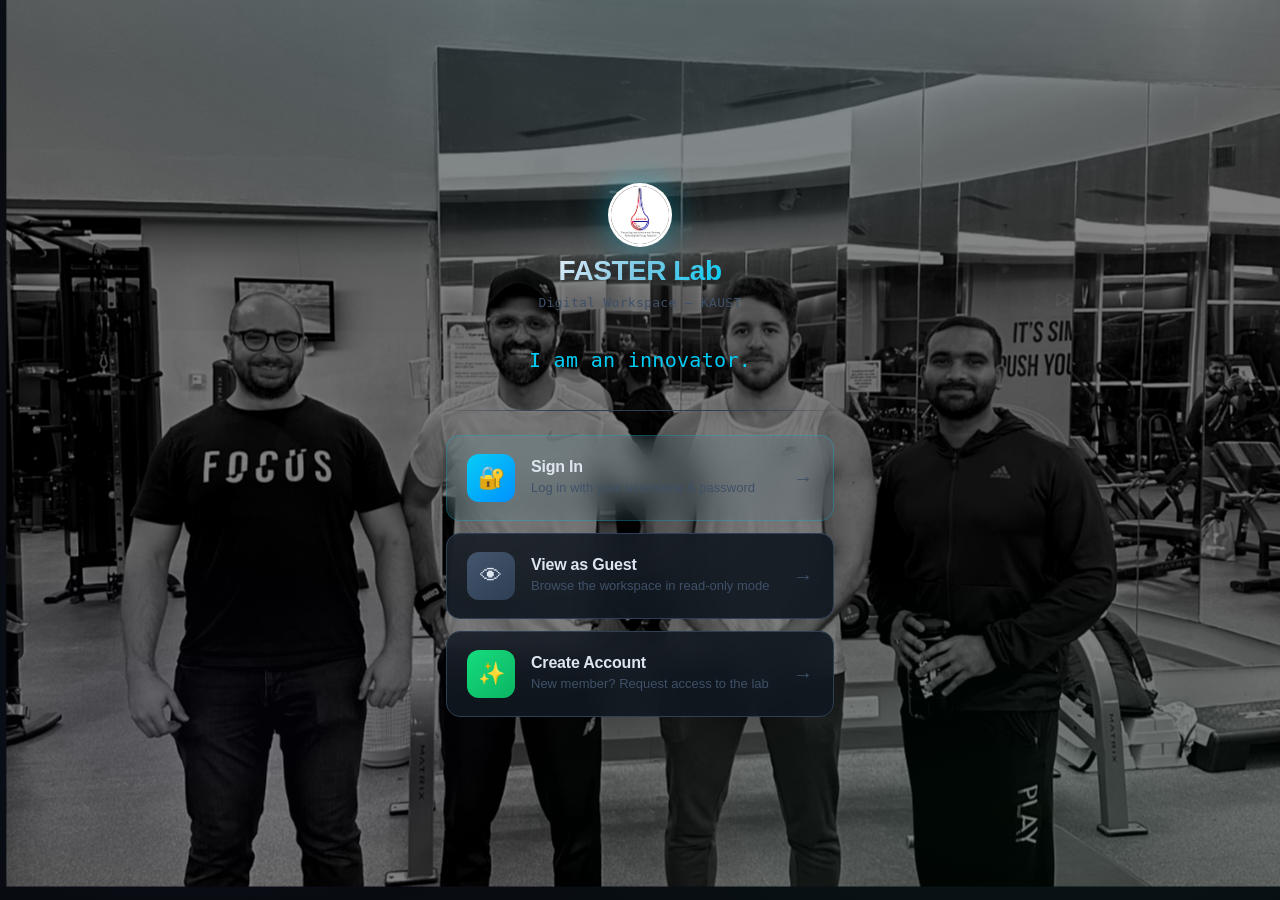
==== commit d737daad: "feat: personal Slack DMs via linked Slack IDs Member Slack ID linking: - User menu → 'Link Slack ID'" ====
--- a/index.html
+++ b/index.html
@@ -602,6 +602,27 @@
   </div>
 </div>
 
+<div id="slack-link-overlay" style="display:none;position:fixed;inset:0;background:rgba(0,0,0,.75);z-index:9500;align-items:center;justify-content:center" onclick="if(event.target===this)closeSlackLink()">
+  <div class="pw-change-box" style="max-width:460px">
+    <h3>💬 Link Your Slack ID</h3>
+    <div style="font-size:12px;color:var(--muted);margin-bottom:12px;line-height:1.6">
+      When your requests are approved or tasks are assigned, you'll get a <strong>direct Slack DM</strong>.<br><br>
+      <strong>How to find your Slack Member ID:</strong><br>
+      1. Open Slack → click your profile picture → <strong>Profile</strong><br>
+      2. Click the <strong>⋮ More</strong> button → <strong>Copy member ID</strong><br>
+      3. Paste it below (looks like <code style="background:var(--surface2);padding:1px 6px;border-radius:4px;font-family:monospace">U04ABCD1234</code>)
+    </div>
+    <div style="display:flex;flex-direction:column;gap:10px">
+      <input class="login-input" id="slack-id-input" placeholder="Your Slack Member ID (e.g. U04ABCD1234)" style="font-family:monospace">
+      <div id="slack-id-status" style="font-size:11px;color:var(--muted);font-family:monospace"></div>
+      <div style="display:flex;gap:8px;justify-content:flex-end;margin-top:4px">
+        <button class="login-btn" style="background:var(--surface2);color:var(--text);width:auto" onclick="closeSlackLink()">Cancel</button>
+        <button class="login-btn" style="width:auto" onclick="saveSlackId()">Save</button>
+      </div>
+    </div>
+  </div>
+</div>
+
 <!-- ── Global search overlay (⌘K / Ctrl+K) ─────────────────────────────── -->
 <div id="gs-overlay" onclick="if(event.target===this)closeGS()">
   <div id="gs-box">
@@ -648,6 +669,7 @@
       <div class="user-menu" id="user-menu">
         <button class="user-menu-item" onclick="openPwChange()">🔑 Change Password</button>
         <button class="user-menu-item" onclick="triggerPhotoUpload()" id="photo-menu-btn">📷 Change Profile Photo</button>
+        <button class="user-menu-item" onclick="openSlackLink()">💬 Link Slack ID</button>
         <div class="user-menu-sep"></div>
         <button class="user-menu-item" style="color:var(--red)" onclick="signOut()">⏏ Sign Out</button>
       </div>
@@ -940,13 +962,31 @@
         </div>
         <div class="admin-panel-body">
           <div style="font-size:12px;color:var(--muted);margin-bottom:10px;line-height:1.6">
-            Connect a Slack channel to get notified when requests are approved or completed.<br>
-            In Slack: Channel settings → Integrations → Webhooks → <strong>Add Incoming Webhook</strong> → copy the URL.
+            Notifications go to your Slack channel <strong>and</strong> as personal DMs to members who linked their Slack ID.<br>
+            Members can link their Slack ID from the user menu → <strong>💬 Link Slack ID</strong>.
           </div>
+
+          <div style="font-size:11px;font-weight:600;color:var(--text);margin-bottom:4px;margin-top:10px">1. Channel webhook (for team-wide posts)</div>
+          <div style="font-size:10px;color:var(--muted);margin-bottom:6px">Slack → Channel settings → Integrations → Webhooks → Add Incoming Webhook</div>
           <div style="display:flex;gap:8px;align-items:center">
-            <input id="slack-webhook-input" placeholder="https://hooks.slack.com/services/..." style="flex:1;font-size:13px;font-family:var(--mono);padding:8px 12px;background:var(--surface2);border:1px solid var(--border);border-radius:8px;color:var(--text)">
-            <button class="btn btn-sm" onclick="saveSlackWebhook()">Save</button>
+            <input id="slack-webhook-input" placeholder="https://hooks.slack.com/services/..." style="flex:1;font-size:12px;font-family:var(--mono);padding:7px 10px;background:var(--surface2);border:1px solid var(--border);border-radius:8px;color:var(--text)">
             <button class="btn-o btn-sm" onclick="testSlackWebhook()">Test</button>
+          </div>
+
+          <div style="font-size:11px;font-weight:600;color:var(--text);margin-bottom:4px;margin-top:14px">2. Bot token (for personal DMs — optional)</div>
+          <div style="font-size:10px;color:var(--muted);margin-bottom:6px">Create a Slack App → OAuth → Bot Token (xoxb-...) with <code style="background:var(--surface2);padding:1px 4px;border-radius:3px">chat:write</code> scope</div>
+          <div style="display:flex;gap:8px;align-items:center">
+            <input id="slack-bot-token-input" placeholder="xoxb-..." type="password" style="flex:1;font-size:12px;font-family:var(--mono);padding:7px 10px;background:var(--surface2);border:1px solid var(--border);border-radius:8px;color:var(--text)">
+          </div>
+
+          <div style="font-size:11px;font-weight:600;color:var(--text);margin-bottom:4px;margin-top:14px">3. CORS proxy URL (for DMs from browser — optional)</div>
+          <div style="font-size:10px;color:var(--muted);margin-bottom:6px">If DMs fail due to CORS, deploy a <a href="https://developers.cloudflare.com/workers/" target="_blank" style="color:var(--accent)">Cloudflare Worker</a> proxy and paste the URL</div>
+          <div style="display:flex;gap:8px;align-items:center">
+            <input id="slack-proxy-input" placeholder="https://your-worker.workers.dev/slack (optional)" style="flex:1;font-size:12px;font-family:var(--mono);padding:7px 10px;background:var(--surface2);border:1px solid var(--border);border-radius:8px;color:var(--text)">
+          </div>
+
+          <div style="display:flex;gap:8px;margin-top:12px">
+            <button class="btn btn-sm" onclick="saveSlackWebhook()">Save All</button>
           </div>
           <div id="slack-status" style="font-size:11px;color:var(--muted);font-family:var(--mono);margin-top:6px"></div>
         </div>
@@ -1311,6 +1351,32 @@
     setTimeout(()=>document.getElementById('pw-old').focus(),100);
   };
   window.closePwChange=function(){ document.getElementById('pw-change-overlay').classList.remove('open'); };
+
+  /* ── Slack ID linking ─────────────────────────────────────────────── */
+  window.openSlackLink=function(){
+    document.getElementById('user-menu').classList.remove('open');
+    const overlay=document.getElementById('slack-link-overlay');
+    overlay.style.display='flex';
+    const uname=sessionStorage.getItem(UNAME_KEY)||'';
+    if(db && uname){
+      db.ref('faster_users/'+uname+'/slackId').once('value',s=>{
+        const sid=s.val()||'';
+        document.getElementById('slack-id-input').value=sid;
+        document.getElementById('slack-id-status').textContent=sid?'Currently linked: '+sid:'Not linked yet';
+      });
+    }
+  };
+  window.closeSlackLink=function(){ document.getElementById('slack-link-overlay').style.display='none'; };
+  window.saveSlackId=async function(){
+    const sid=document.getElementById('slack-id-input').value.trim();
+    const uname=sessionStorage.getItem(UNAME_KEY)||'';
+    if(!uname||!db){ _toast('Not signed in','warn'); return; }
+    await db.ref('faster_users/'+uname+'/slackId').set(sid||null);
+    document.getElementById('slack-id-status').textContent=sid?'Linked: '+sid:'Removed';
+    _toast(sid?'Slack ID linked — you\'ll receive DMs':'Slack ID removed','ok');
+    closeSlackLink();
+  };
+
   window.changePassword=async function(){
     const errEl=document.getElementById('pw-change-err');
     const oldPw=document.getElementById('pw-old').value;
@@ -1867,15 +1933,20 @@
 
   /* ── Slack webhook ──────────────────────────────────────────────────── */
   window.saveSlackWebhook=async function(){
-    const url=document.getElementById('slack-webhook-input').value.trim();
-    if(!url){ _toast('Paste your Slack webhook URL','warn'); return; }
-    await db.ref('faster_settings/slack_webhook').set(url);
-    document.getElementById('slack-status').textContent='Saved ✓';
-    _toast('Slack webhook saved','ok');
+    const webhook=document.getElementById('slack-webhook-input').value.trim();
+    const botToken=document.getElementById('slack-bot-token-input').value.trim();
+    const proxyUrl=document.getElementById('slack-proxy-input').value.trim();
+    const updates={};
+    updates['slack_webhook']=webhook||null;
+    updates['slack_bot_token']=botToken||null;
+    updates['slack_proxy_url']=proxyUrl||null;
+    await db.ref('faster_settings').update(updates);
+    document.getElementById('slack-status').textContent='Settings saved ✓';
+    _toast('Slack settings saved','ok');
   };
   window.testSlackWebhook=async function(){
     const url=document.getElementById('slack-webhook-input').value.trim();
-    if(!url){ _toast('Save a webhook URL first','warn'); return; }
+    if(!url){ _toast('Enter a webhook URL first','warn'); return; }
     document.getElementById('slack-status').textContent='Sending test…';
     try{
       await fetch(url,{method:'POST',headers:{'Content-Type':'application/json'},body:JSON.stringify({text:'🧪 Test from FASTER Lab workspace — Slack integration is working!'})});
@@ -1888,10 +1959,12 @@
   };
   function loadSlackConfig(){
     if(!db) return;
-    db.ref('faster_settings/slack_webhook').once('value',s=>{
-      const url=s.val()||'';
-      document.getElementById('slack-webhook-input').value=url;
-      if(url) document.getElementById('slack-status').textContent='Connected';
+    db.ref('faster_settings').once('value',s=>{
+      const cfg=s.val()||{};
+      document.getElementById('slack-webhook-input').value=cfg.slack_webhook||'';
+      document.getElementById('slack-bot-token-input').value=cfg.slack_bot_token||'';
+      document.getElementById('slack-proxy-input').value=cfg.slack_proxy_url||'';
+      if(cfg.slack_webhook) document.getElementById('slack-status').textContent='Connected';
     });
   }
 
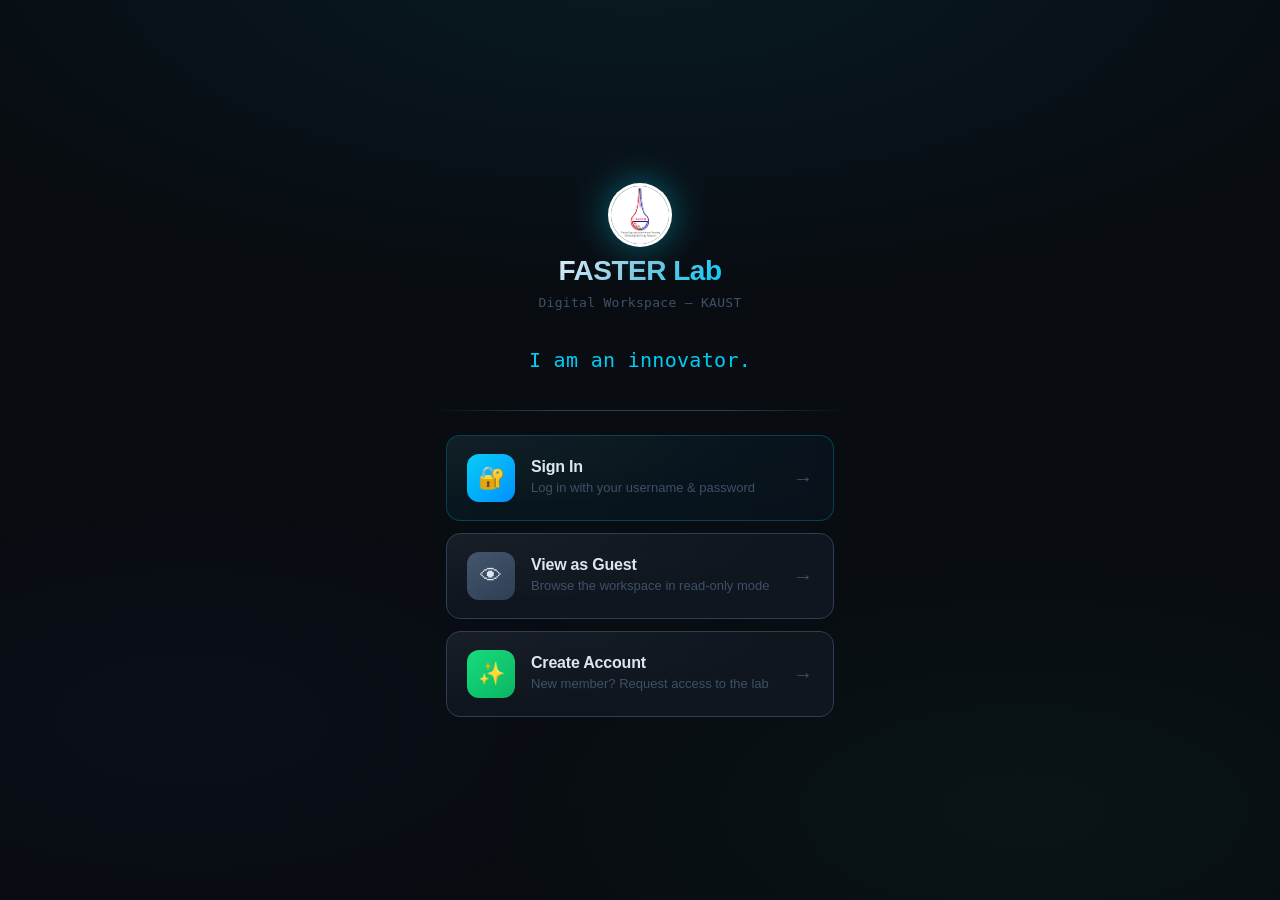
==== commit 8445d776: "feat: email notifications replace Slack, email field on registration Registration: - New 'Email addr" ====
--- a/index.html
+++ b/index.html
@@ -572,6 +572,7 @@
     <div class="wau-box-name">Join FASTER Lab</div>
     <p class="wau-box-sub">Your request will be reviewed by an admin</p>
     <input class="login-input" id="reg-name" placeholder="Full name" autocomplete="name">
+    <input class="login-input" id="reg-email" placeholder="Email address" type="email" autocomplete="email">
     <input class="login-input" id="reg-user" placeholder="Username (letters &amp; numbers)"
            autocomplete="username">
     <input class="login-input" id="reg-pass" type="password" placeholder="Password (min 6 chars)"
@@ -602,22 +603,18 @@
   </div>
 </div>
 
-<div id="slack-link-overlay" style="display:none;position:fixed;inset:0;background:rgba(0,0,0,.75);z-index:9500;align-items:center;justify-content:center" onclick="if(event.target===this)closeSlackLink()">
+<div id="email-link-overlay" style="display:none;position:fixed;inset:0;background:rgba(0,0,0,.75);z-index:9500;align-items:center;justify-content:center" onclick="if(event.target===this)closeEmailLink()">
   <div class="pw-change-box" style="max-width:460px">
-    <h3>💬 Link Your Slack ID</h3>
+    <h3>📧 Update Your Email</h3>
     <div style="font-size:12px;color:var(--muted);margin-bottom:12px;line-height:1.6">
-      When your requests are approved or tasks are assigned, you'll get a <strong>direct Slack DM</strong>.<br><br>
-      <strong>How to find your Slack Member ID:</strong><br>
-      1. Open Slack → click your profile picture → <strong>Profile</strong><br>
-      2. Click the <strong>⋮ More</strong> button → <strong>Copy member ID</strong><br>
-      3. Paste it below (looks like <code style="background:var(--surface2);padding:1px 6px;border-radius:4px;font-family:monospace">U04ABCD1234</code>)
+      Your email is used for notifications — you'll receive an email when your requests are approved or tasks are assigned.
     </div>
     <div style="display:flex;flex-direction:column;gap:10px">
-      <input class="login-input" id="slack-id-input" placeholder="Your Slack Member ID (e.g. U04ABCD1234)" style="font-family:monospace">
-      <div id="slack-id-status" style="font-size:11px;color:var(--muted);font-family:monospace"></div>
+      <input class="login-input" id="email-link-input" placeholder="your.name@email.com" type="email">
+      <div id="email-link-status" style="font-size:11px;color:var(--muted);font-family:monospace"></div>
       <div style="display:flex;gap:8px;justify-content:flex-end;margin-top:4px">
-        <button class="login-btn" style="background:var(--surface2);color:var(--text);width:auto" onclick="closeSlackLink()">Cancel</button>
-        <button class="login-btn" style="width:auto" onclick="saveSlackId()">Save</button>
+        <button class="login-btn" style="background:var(--surface2);color:var(--text);width:auto" onclick="closeEmailLink()">Cancel</button>
+        <button class="login-btn" style="width:auto" onclick="saveUserEmail()">Save</button>
       </div>
     </div>
   </div>
@@ -669,7 +666,7 @@
       <div class="user-menu" id="user-menu">
         <button class="user-menu-item" onclick="openPwChange()">🔑 Change Password</button>
         <button class="user-menu-item" onclick="triggerPhotoUpload()" id="photo-menu-btn">📷 Change Profile Photo</button>
-        <button class="user-menu-item" onclick="openSlackLink()">💬 Link Slack ID</button>
+        <button class="user-menu-item" onclick="openEmailLink()">📧 Update Email</button>
         <div class="user-menu-sep"></div>
         <button class="user-menu-item" style="color:var(--red)" onclick="signOut()">⏏ Sign Out</button>
       </div>
@@ -1147,7 +1144,7 @@
 
   /* ── Registration form ───────────────────────────────────────────────── */
   window.showRegForm=function(){
-    ['reg-name','reg-user','reg-pass','reg-pass2'].forEach(id=>document.getElementById(id).value='');
+    ['reg-name','reg-email','reg-user','reg-pass','reg-pass2'].forEach(id=>document.getElementById(id).value='');
     document.getElementById('reg-err').textContent='';
     document.getElementById('reg-form-overlay').classList.add('open');
     setTimeout(()=>document.getElementById('reg-name').focus(),120);
@@ -1157,10 +1154,12 @@
     const errEl=document.getElementById('reg-err');
     errEl.textContent=''; errEl.style.color='var(--red)';
     const name=document.getElementById('reg-name').value.trim();
+    const email=document.getElementById('reg-email').value.trim();
     const username=document.getElementById('reg-user').value.trim().toLowerCase().replace(/[^a-z0-9._-]/g,'');
     const pass=document.getElementById('reg-pass').value;
     const pass2=document.getElementById('reg-pass2').value;
-    if(!name||!username||!pass){ errEl.textContent='Fill in all fields'; return; }
+    if(!name||!email||!username||!pass){ errEl.textContent='Fill in all fields'; return; }
+    if(!/^[^\s@]+@[^\s@]+\.[^\s@]+$/.test(email)){ errEl.textContent='Enter a valid email address'; return; }
     if(pass.length<6){ errEl.textContent='Password must be at least 6 characters'; return; }
     if(pass!==pass2){ errEl.textContent='Passwords do not match'; return; }
     if(!db){ errEl.textContent='Not connected to server'; return; }
@@ -1171,7 +1170,7 @@
     if(uSnap.val()){ errEl.textContent='Username already taken'; return; }
     if(pSnap.val()){ errEl.textContent='A request for this username is already pending'; return; }
     const hash=await sha256(pass);
-    await db.ref('faster_pending').push({name,username,passwordHash:hash,requestedAt:new Date().toISOString(),status:'pending'});
+    await db.ref('faster_pending').push({name,email,username,passwordHash:hash,requestedAt:new Date().toISOString(),status:'pending'});
     errEl.style.color='var(--green)';
     errEl.textContent='Request submitted! An admin will review it soon.';
     setTimeout(()=>{ closeRegForm(); errEl.textContent=''; },3000);
@@ -1352,29 +1351,30 @@
   };
   window.closePwChange=function(){ document.getElementById('pw-change-overlay').classList.remove('open'); };
 
-  /* ── Slack ID linking ─────────────────────────────────────────────── */
-  window.openSlackLink=function(){
+  /* ── Email linking ─────────────────────────────────────────────── */
+  window.openEmailLink=function(){
     document.getElementById('user-menu').classList.remove('open');
-    const overlay=document.getElementById('slack-link-overlay');
+    const overlay=document.getElementById('email-link-overlay');
     overlay.style.display='flex';
     const uname=sessionStorage.getItem(UNAME_KEY)||'';
     if(db && uname){
-      db.ref('faster_users/'+uname+'/slackId').once('value',s=>{
-        const sid=s.val()||'';
-        document.getElementById('slack-id-input').value=sid;
-        document.getElementById('slack-id-status').textContent=sid?'Currently linked: '+sid:'Not linked yet';
+      db.ref('faster_users/'+uname+'/email').once('value',s=>{
+        const em=s.val()||'';
+        document.getElementById('email-link-input').value=em;
+        document.getElementById('email-link-status').textContent=em?'Current: '+em:'No email set';
       });
     }
   };
-  window.closeSlackLink=function(){ document.getElementById('slack-link-overlay').style.display='none'; };
-  window.saveSlackId=async function(){
-    const sid=document.getElementById('slack-id-input').value.trim();
+  window.closeEmailLink=function(){ document.getElementById('email-link-overlay').style.display='none'; };
+  window.saveUserEmail=async function(){
+    const em=document.getElementById('email-link-input').value.trim();
     const uname=sessionStorage.getItem(UNAME_KEY)||'';
     if(!uname||!db){ _toast('Not signed in','warn'); return; }
-    await db.ref('faster_users/'+uname+'/slackId').set(sid||null);
-    document.getElementById('slack-id-status').textContent=sid?'Linked: '+sid:'Removed';
-    _toast(sid?'Slack ID linked — you\'ll receive DMs':'Slack ID removed','ok');
-    closeSlackLink();
+    if(em && !/^[^\s@]+@[^\s@]+\.[^\s@]+$/.test(em)){ _toast('Enter a valid email','warn'); return; }
+    await db.ref('faster_users/'+uname+'/email').set(em||null);
+    document.getElementById('email-link-status').textContent=em?'Saved: '+em:'Removed';
+    _toast(em?'Email saved — you\'ll receive notifications':'Email removed','ok');
+    closeEmailLink();
   };
 
   window.changePassword=async function(){
@@ -1490,16 +1490,16 @@
         '<div class="pending-row">'+
           '<div class="pending-info">'+
             '<div class="pending-name">'+escHtml(r.name)+'</div>'+
-            '<div class="pending-meta">@'+escHtml(r.username)+' &middot; '+new Date(r.requestedAt).toLocaleDateString()+'</div>'+
+            '<div class="pending-meta">@'+escHtml(r.username)+' &middot; '+(r.email?escHtml(r.email)+' &middot; ':'')+new Date(r.requestedAt).toLocaleDateString()+'</div>'+
           '</div>'+
           '<div class="pending-actions">'+
-            '<button class="btn-approve" data-rid="'+rid+'" data-uname="'+escAttr(r.username)+'" data-name="'+escAttr(r.name)+'" data-hash="'+escAttr(r.passwordHash)+'">Approve</button>'+
+            '<button class="btn-approve" data-rid="'+rid+'" data-uname="'+escAttr(r.username)+'" data-name="'+escAttr(r.name)+'" data-hash="'+escAttr(r.passwordHash)+'" data-email="'+escAttr(r.email||'')+'">Approve</button>'+
             '<button class="btn-reject" data-rid="'+rid+'">Reject</button>'+
           '</div>'+
         '</div>'
       ).join('');
       list.querySelectorAll('.btn-approve').forEach(btn=>{
-        btn.onclick=()=>approveRequest(btn.dataset.rid,btn.dataset.uname,btn.dataset.name,btn.dataset.hash);
+        btn.onclick=()=>approveRequest(btn.dataset.rid,btn.dataset.uname,btn.dataset.name,btn.dataset.hash,btn.dataset.email);
       });
       list.querySelectorAll('.btn-reject').forEach(btn=>{ btn.onclick=()=>rejectRequest(btn.dataset.rid); });
     });
@@ -1640,12 +1640,14 @@
     }catch(e){ _toast('Error rejecting extension','err'); console.error(e); }
   };
 
-  window.approveRequest=async function(rid,username,name,passwordHash){
+  window.approveRequest=async function(rid,username,name,passwordHash,email){
     if(!db) return;
     try{
       const snap=await db.ref('faster_users/'+username).once('value');
       if(snap.val()){ _toast('Username @'+username+' already exists. Ask them to use a different one.','warn'); return; }
-      await db.ref('faster_users/'+username).set({name,passwordHash,role:'member',createdAt:new Date().toISOString(),approvedAt:new Date().toISOString()});
+      const userData={name,passwordHash,role:'member',createdAt:new Date().toISOString(),approvedAt:new Date().toISOString()};
+      if(email) userData.email=email;
+      await db.ref('faster_users/'+username).set(userData);
       await db.ref('faster_pending/'+rid).remove();
       _toast(name+' approved and added!','ok');
     }catch(e){ console.error(e); _toast('Error approving request','err'); }
